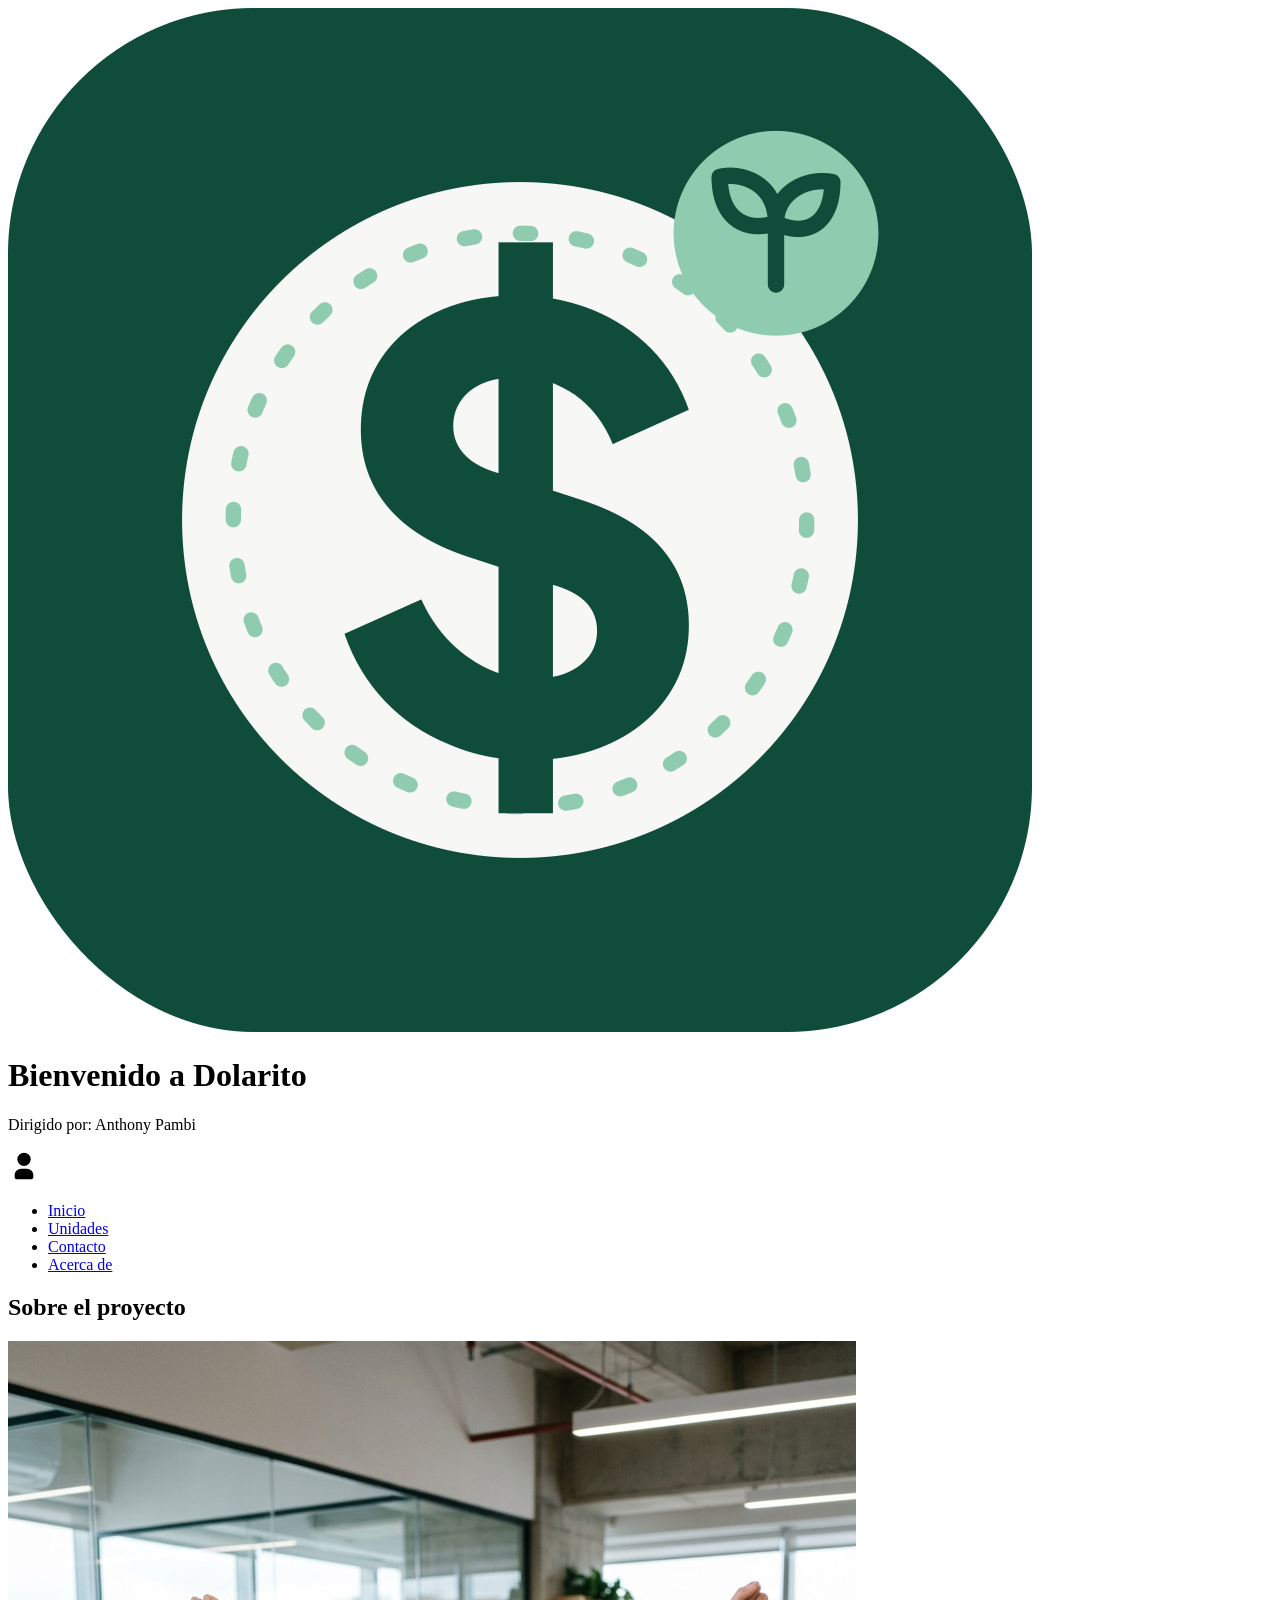
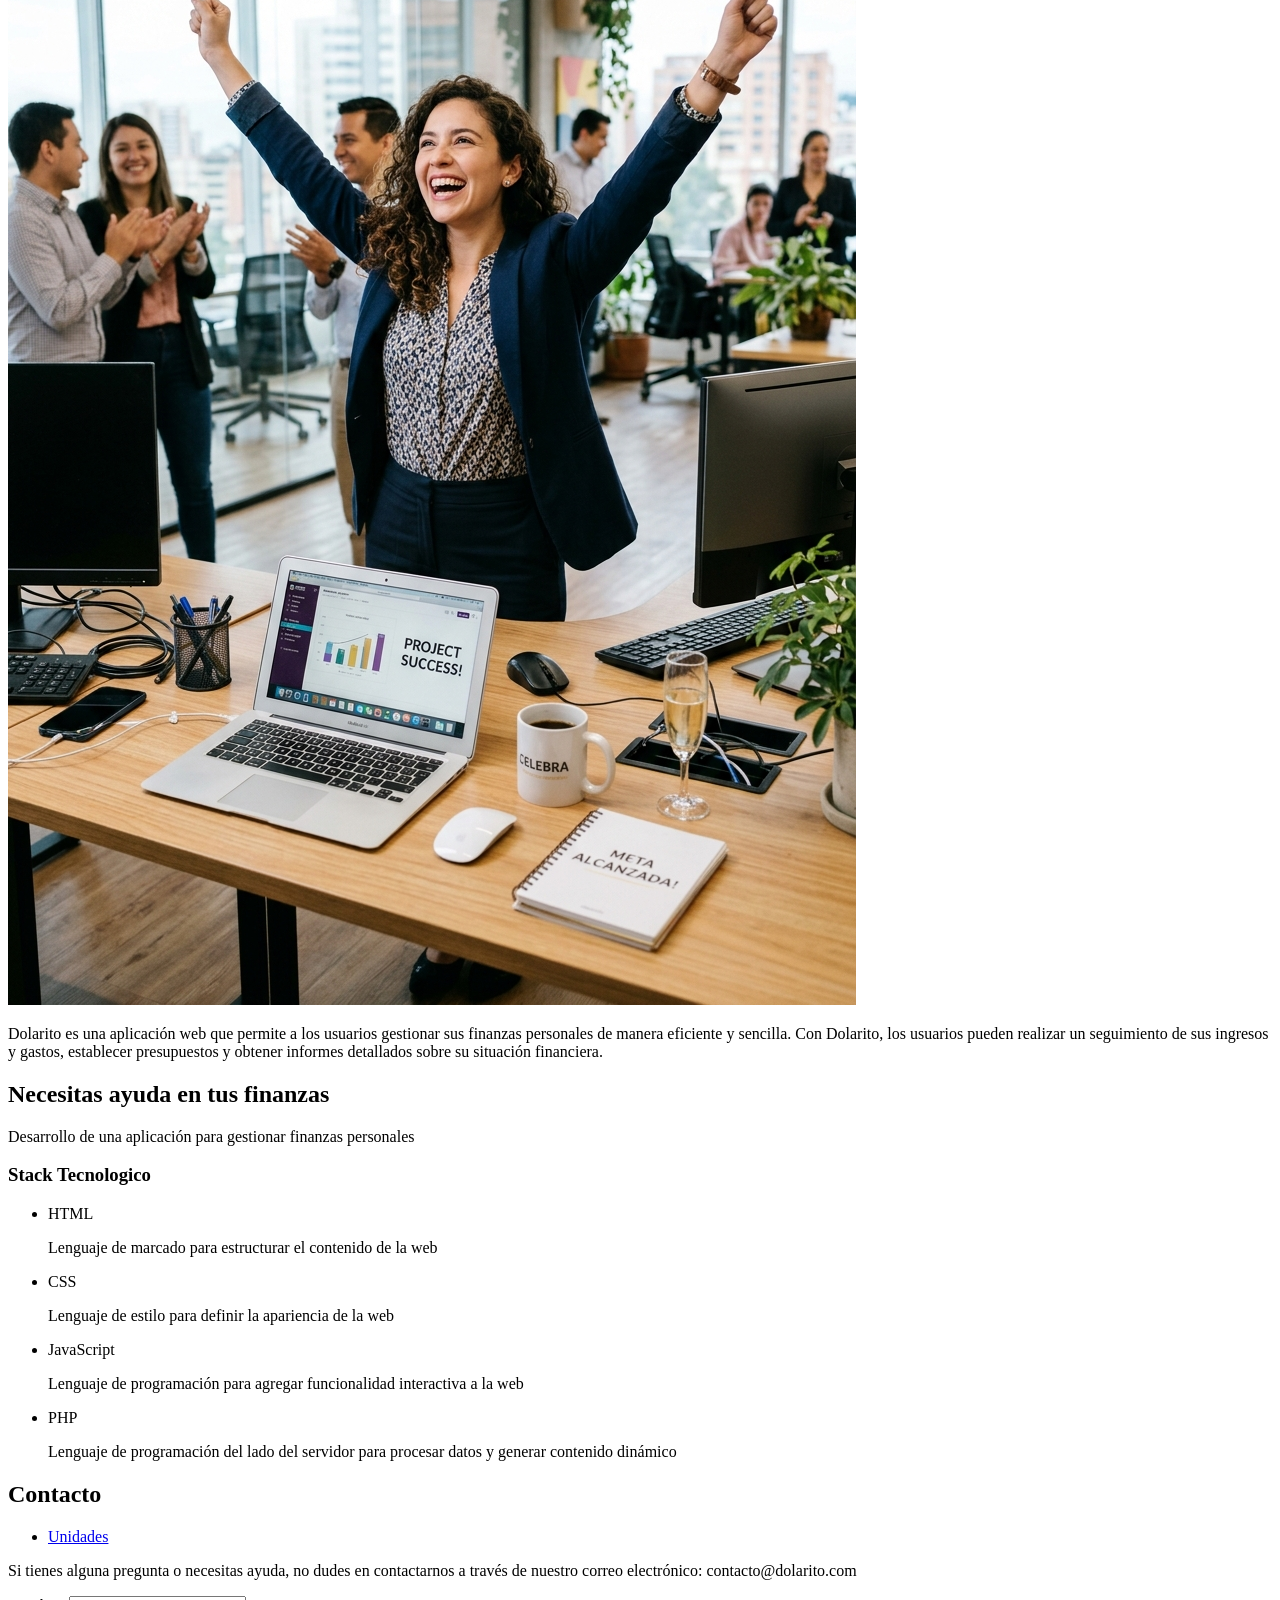
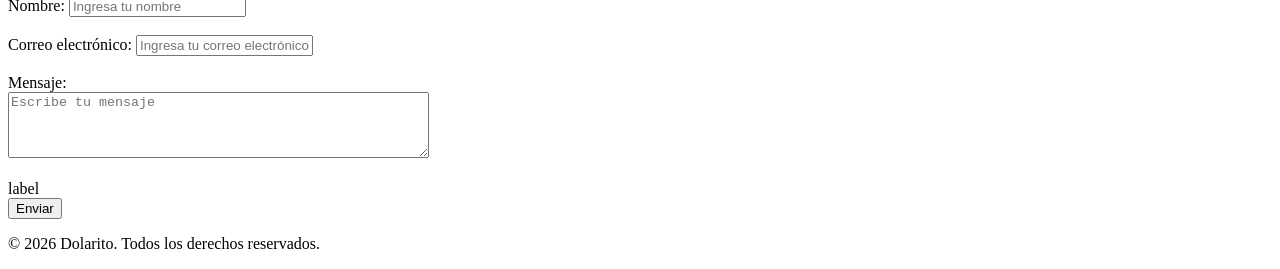
==== index.html @ ec0e2e62 "Subiendo Archivos de Proyectos" ====
<!DOCTYPE html>
<html lang="en"> <!-- lo que esta en azul puede ser un atributo -->
<!-- Esto es un comentario -->

<head>
    <meta charset="UTF-8"> <!-- ESto es el encoding -->
    <meta name="viewport" content="width=device-width, initial-scale=1.0">
    <title>Dolarito</title>
</head>

<body>
    <img src="imagenes/dolarito-icono-1024.png" alt="Icono de Dolarito">
    <header>
        <h1>Bienvenido a Dolarito</h1>
    </header>
    <section>
        <p>Dirigido por: Anthony Pambi</p>
    </section>
    
    <!--
    version: "2.39"
    unicode: "fd19"
    -->
    <svg xmlns="http://www.w3.org/2000/svg" width="32" height="32" viewBox="0 0 24 24" fill="currentColor">
        <path d="M12 2a5 5 0 1 1 -5 5l.005 -.217a5 5 0 0 1 4.995 -4.783z" />
        <path d="M14 14a5 5 0 0 1 5 5v1a2 2 0 0 1 -2 2h-10a2 2 0 0 1 -2 -2v-1a5 5 0 0 1 5 -5h4z" />
        
    </svg>
    <nav>
        <ul>
            <li><a href="index.html">Inicio</a></li>
            <li><a href="unidades.html">Unidades</a></li>
            <li><a href="contacto.html">Contacto</a></li>
            <li><a href="acerca.html">Acerca de</a></li>
        </ul>
  
    <h2>Sobre el proyecto</h2>
    <img src="imagenes/Gemini_Generated_Image_ey1bgjey1bgjey1b.jpg">
    <p>Dolarito es una aplicación web que permite a los usuarios gestionar sus finanzas personales de manera eficiente y
        sencilla. Con Dolarito, los usuarios pueden realizar un seguimiento de sus ingresos y gastos, establecer
        presupuestos y obtener informes detallados sobre su situación financiera.</p>
    <h2>Necesitas ayuda en tus finanzas</h2>
    <p>Desarrollo de una aplicación para gestionar finanzas personales</p>
    <h3>Stack Tecnologico</h3>
    <p></p>
    <ul>
        <li>HTML</li>
        <p>Lenguaje de marcado para estructurar el contenido de la web</p>
        <li>CSS</li>
        <p>Lenguaje de estilo para definir la apariencia de la web</p>
        <li>JavaScript</li>
        <p>Lenguaje de programación para agregar funcionalidad interactiva a la web</p>
        <li>PHP</li>
        <p>Lenguaje de programación del lado del servidor para procesar datos y generar contenido dinámico</p>
    </ul>
    <section>
        <h2>Contacto</h2>
        <nav>
            <ul>
                <li><a href="unidades.html">Unidades</a></li>
            </ul>
        </nav>
        
        <p>Si tienes alguna pregunta o necesitas ayuda, no dudes en contactarnos a través de nuestro correo electrónico:
            contacto@dolarito.com</p>
    </section>
    <form action="procesar_formulario.php" method="post">
        <label for="nombre">Nombre:</label>
        <input type="text" placeholder="Ingresa tu nombre" id="nombre" name="nombre" required><br><br>

        <label for="email">Correo electrónico:</label>
        <input type="email" placeholder="Ingresa tu correo electrónico" id="email" name="email" required><br><br>

        <label for="mensaje">Mensaje:</label><br>
        <textarea placeholder="Escribe tu mensaje" id="mensaje" name="mensaje" rows="4" cols="50" required></textarea><br><br>

        <div>
            label 
        </div>
        <input type="submit" value="Enviar">
    </form>
    </section>
    <footer>
        <p>© 2026 Dolarito. Todos los derechos reservados.</p>
    </footer>
</body>

</html>
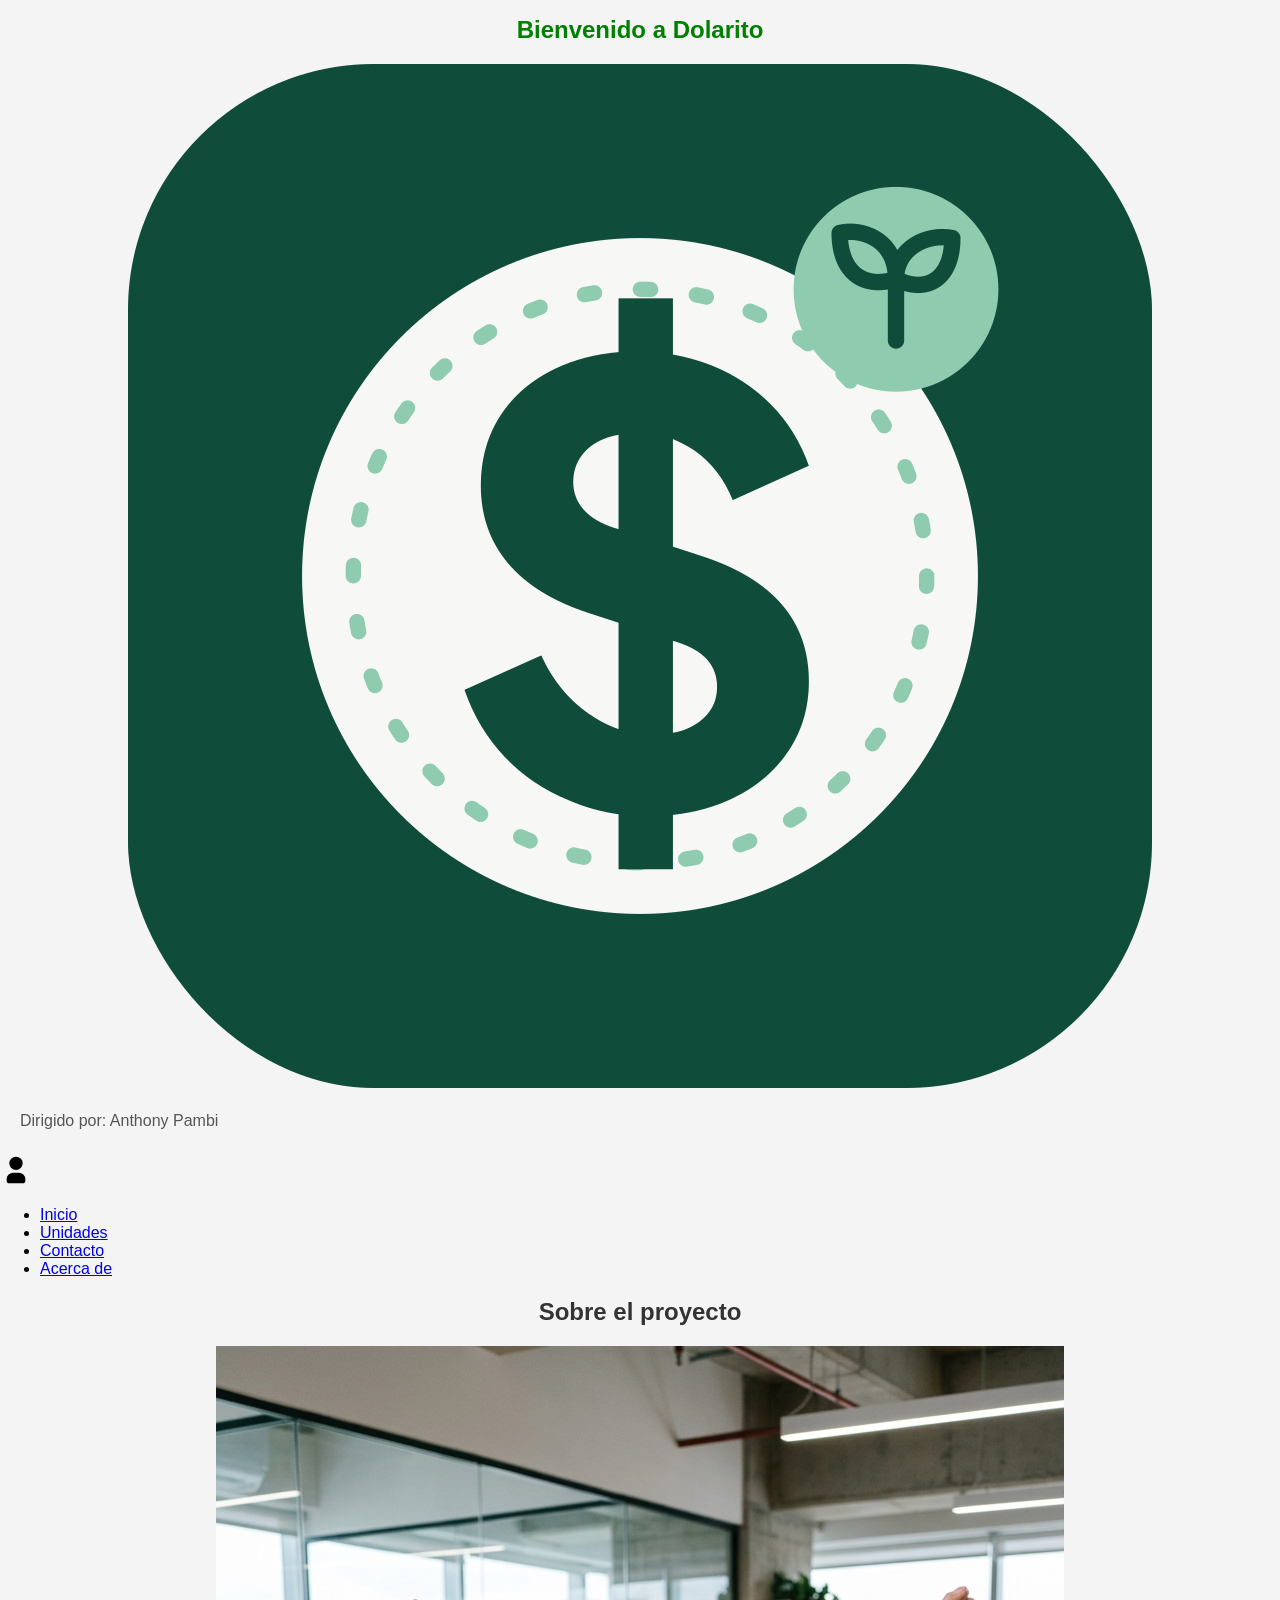
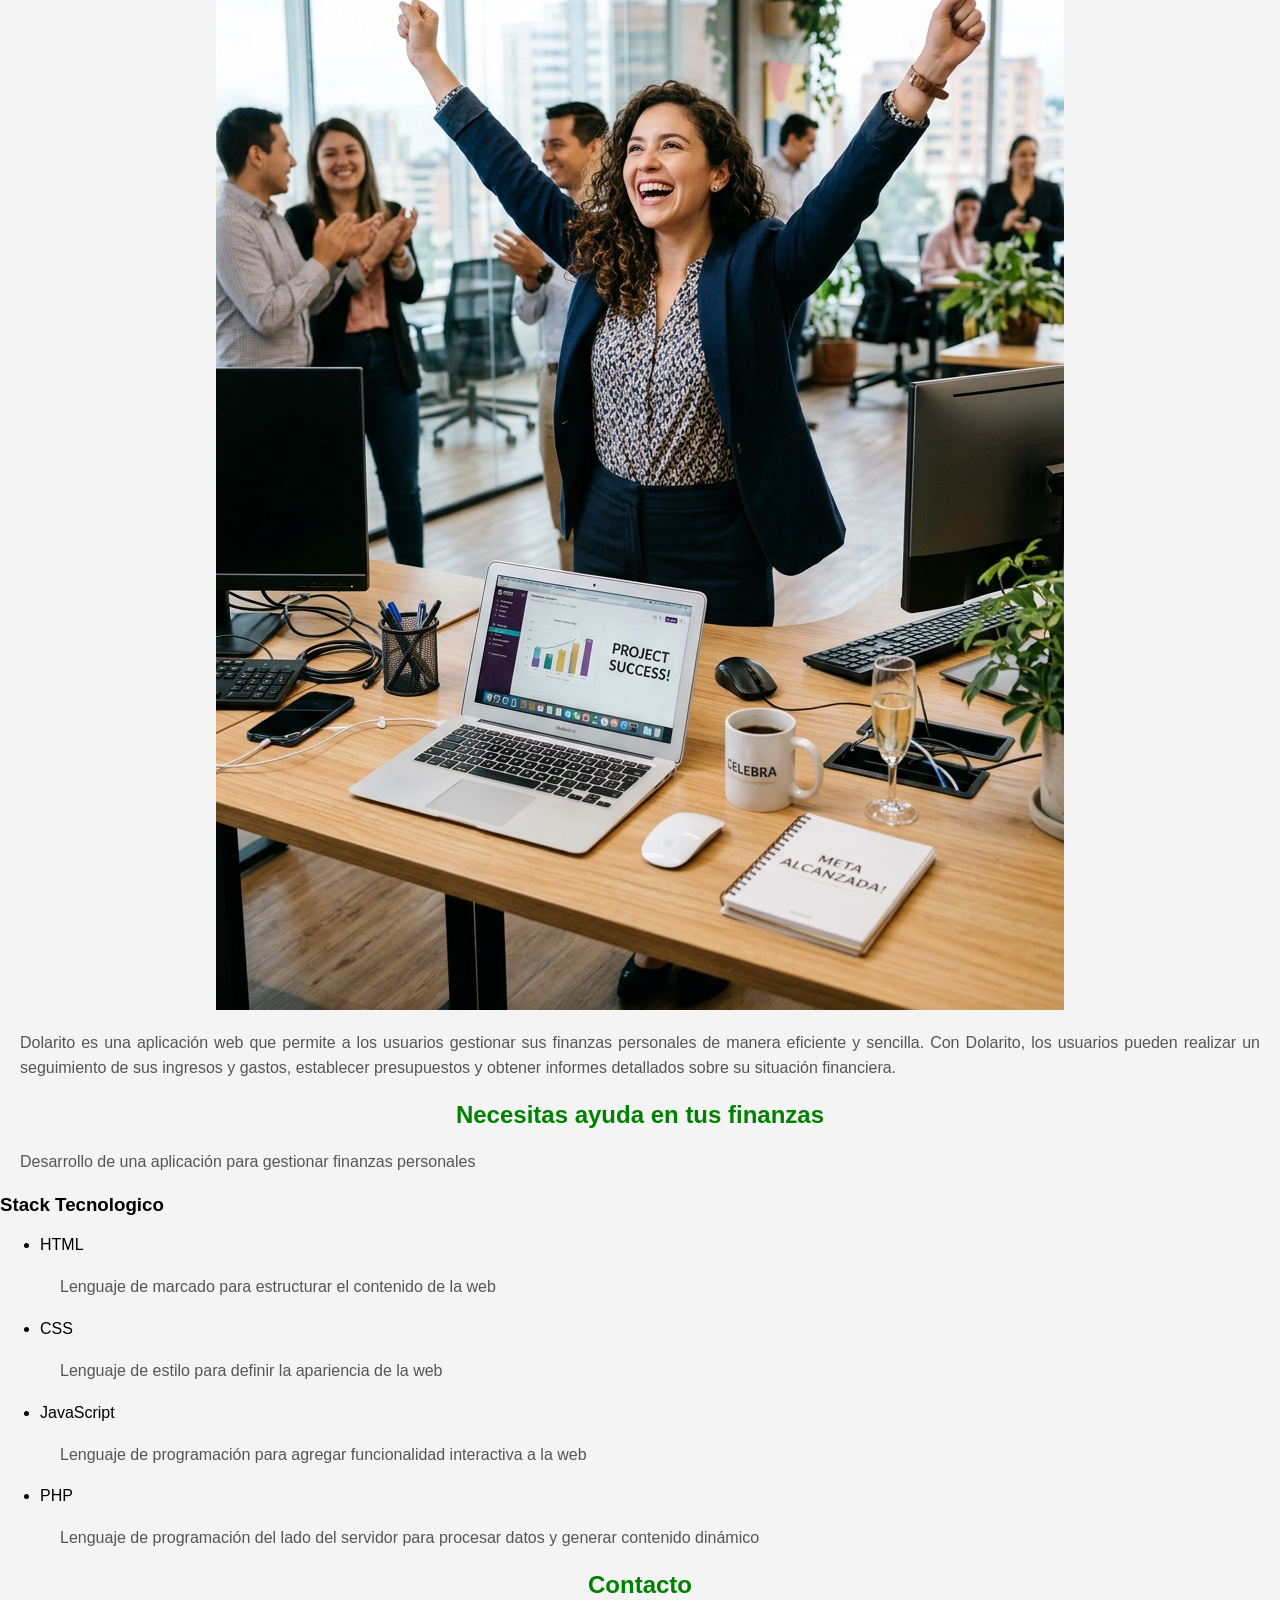
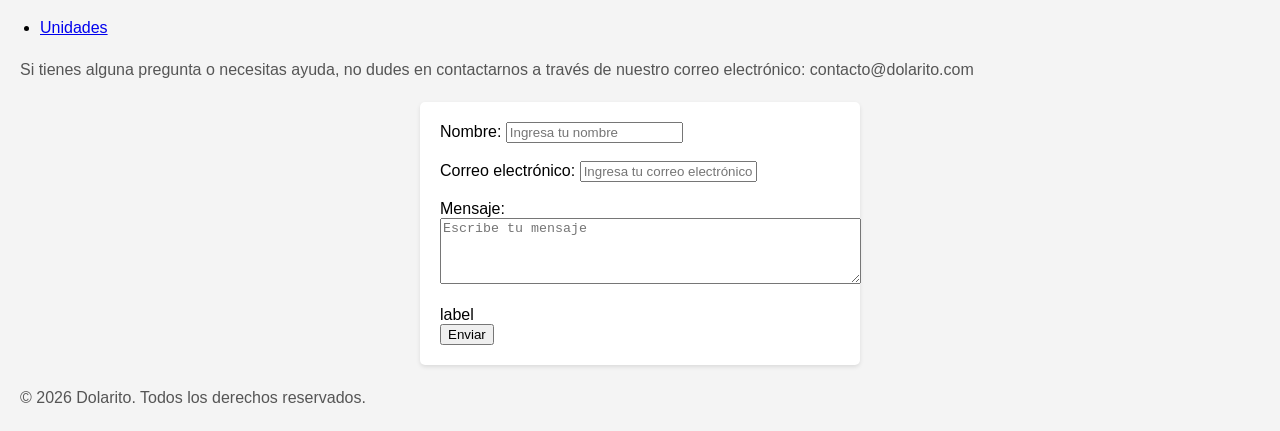
==== commit 22b05eb8: "Css y selectores" ====
--- a/index.html
+++ b/index.html
@@ -6,13 +6,16 @@
     <meta charset="UTF-8"> <!-- ESto es el encoding -->
     <meta name="viewport" content="width=device-width, initial-scale=1.0">
     <title>Dolarito</title>
+    <link rel="stylesheet" href="css/styles.css">
+
 </head>
 
 <body>
+    <header>
+        <h1 class="titulo">Bienvenido a Dolarito</h1>
+    </header>
     <img src="imagenes/dolarito-icono-1024.png" alt="Icono de Dolarito">
-    <header>
-        <h1>Bienvenido a Dolarito</h1>
-    </header>
+    
     <section>
         <p>Dirigido por: Anthony Pambi</p>
     </section>
@@ -34,7 +37,7 @@
             <li><a href="acerca.html">Acerca de</a></li>
         </ul>
   
-    <h2>Sobre el proyecto</h2>
+    <h2 class="titulo">Sobre el proyecto</h2>
     <img src="imagenes/Gemini_Generated_Image_ey1bgjey1bgjey1b.jpg">
     <p>Dolarito es una aplicación web que permite a los usuarios gestionar sus finanzas personales de manera eficiente y
         sencilla. Con Dolarito, los usuarios pueden realizar un seguimiento de sus ingresos y gastos, establecer
--- a/css/styles.css
+++ b/css/styles.css
@@ -0,0 +1,47 @@
+html {
+    font-family: 'Lucida Sans', 'Lucida Sans Regular', 'Lucida Grande', 'Lucida Sans Unicode', Geneva, Verdana, sans-serif;
+}
+body {
+    margin: 0;
+    padding: 0;
+    background-color: #f4f4f4;
+    font-size: 16px;
+
+}
+
+h2.titulo {
+    color: #333;
+    text-align: center;
+    margin-top: 20px;
+}
+h2 {
+    color: green;
+    text-align: center;
+    margin-top: 20px;
+}
+img {
+    display: block;
+    margin: 20px auto;
+    max-width: 100%;
+    height: auto;
+}
+p {
+    text-align: justify;
+    color: #555;
+    line-height: 1.6;
+    margin: 20px;
+}
+.titulo {
+    font-size: 24px;
+    font-weight: bold;
+    color: green;
+    text-align: center; 
+}
+form{
+    max-width: 400px;
+    margin: 20px auto;
+    padding: 20px;
+    background-color: #fff;
+    border-radius: 5px;
+    box-shadow: 0 2px 4px rgba(0, 0, 0, 0.1);
+}
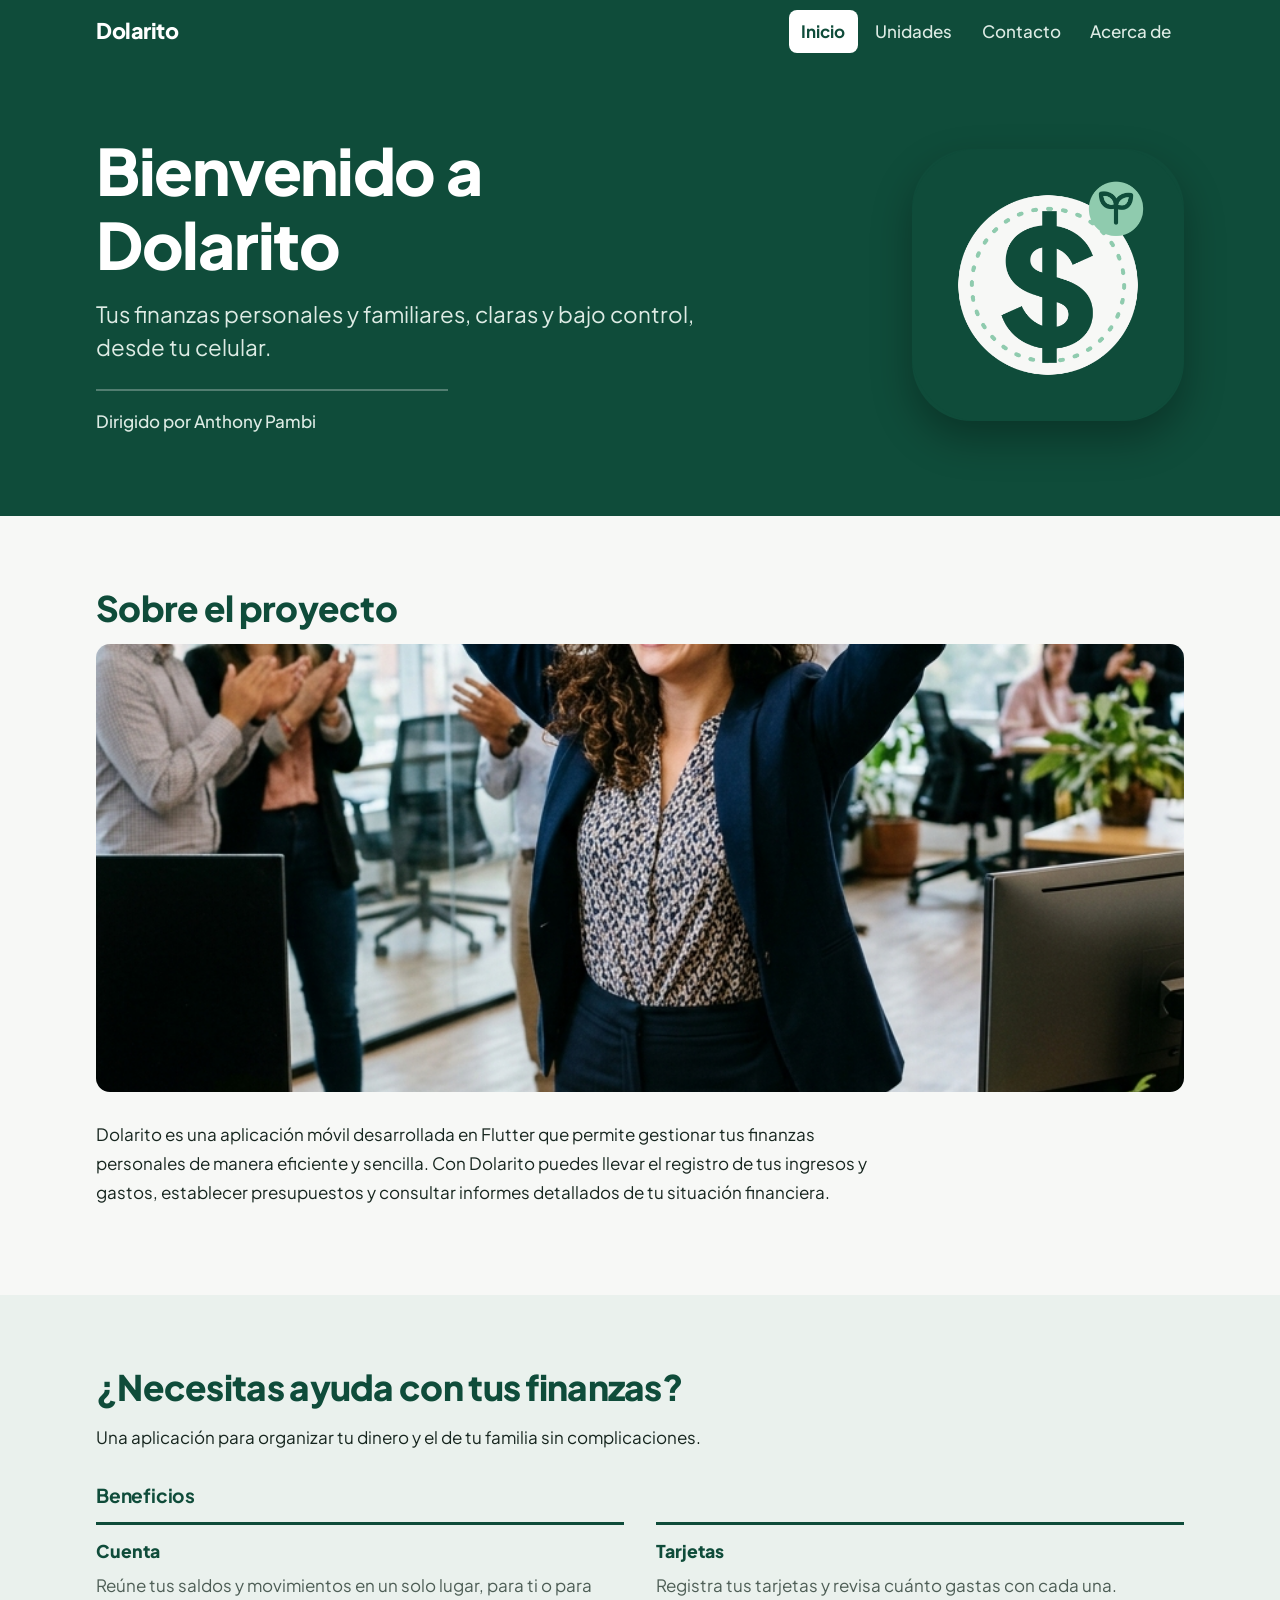
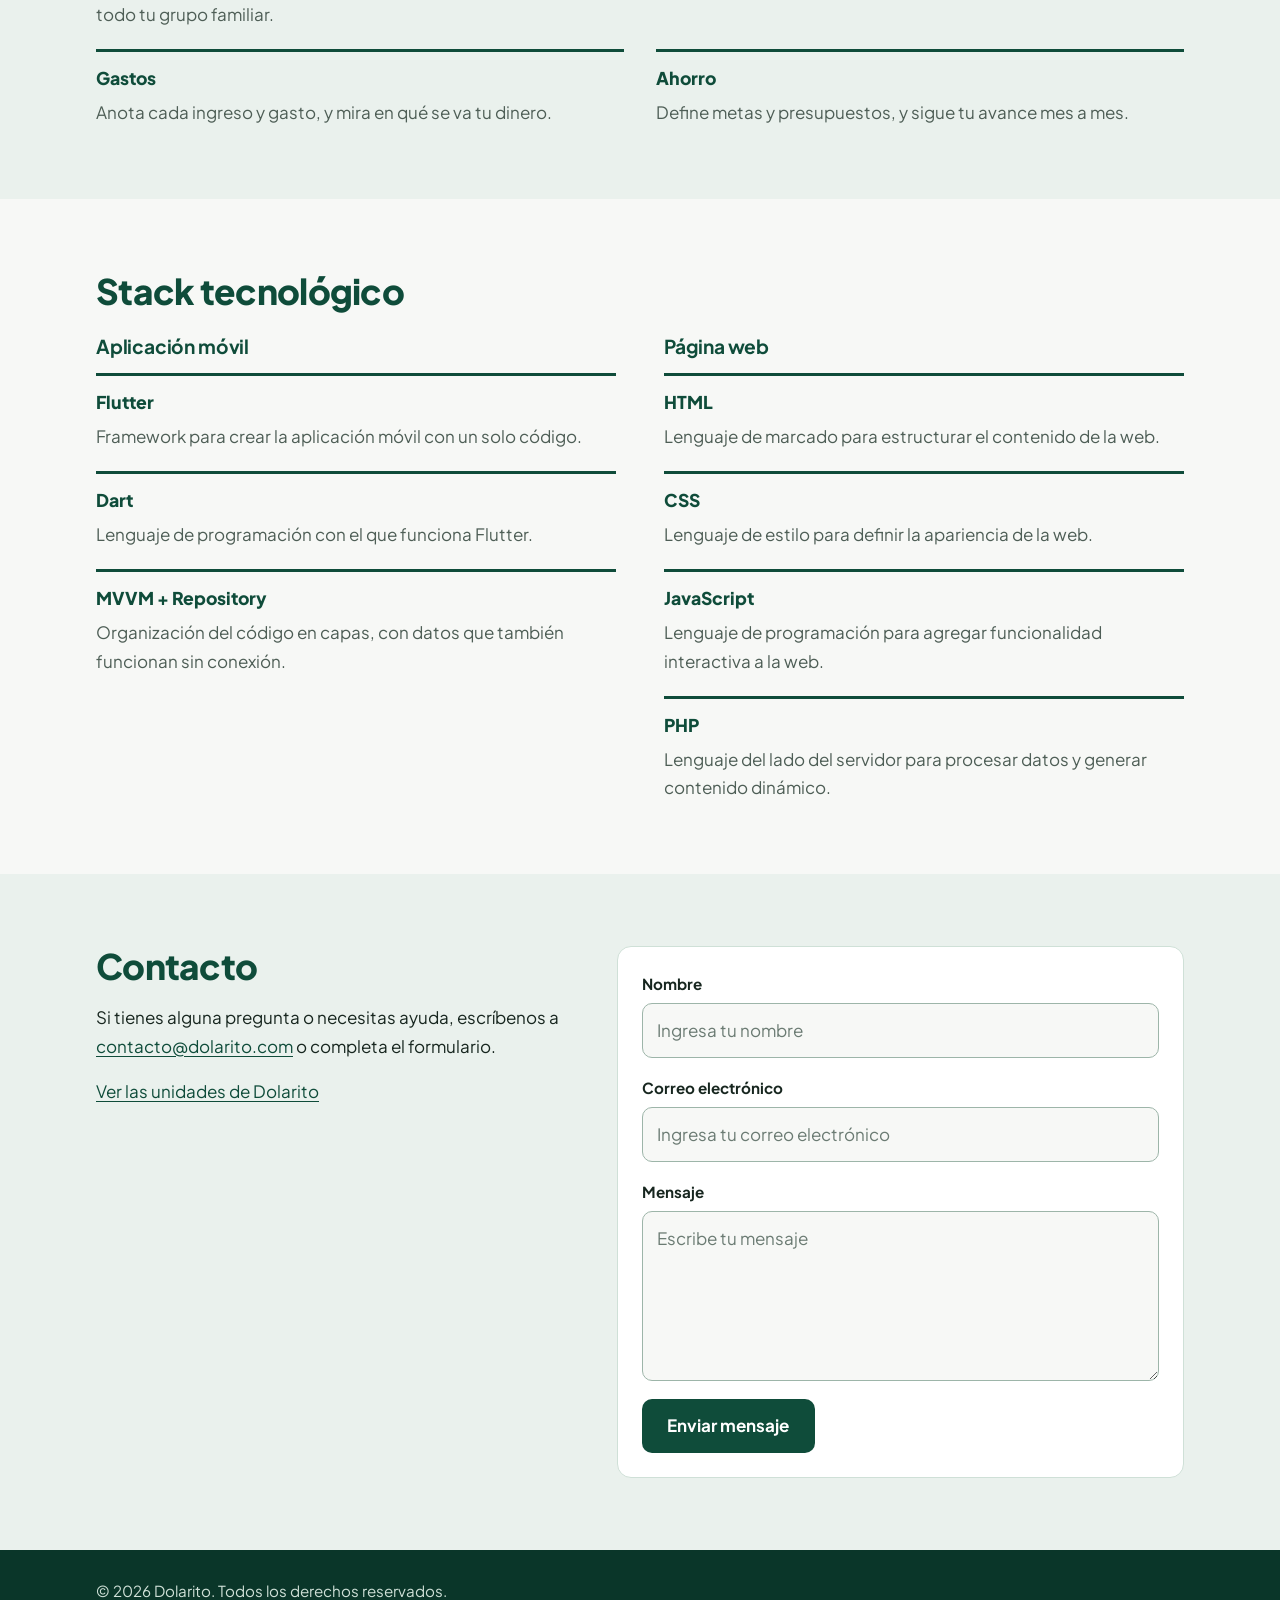
==== commit 27972325: "Actualización" ====
--- a/index.html
+++ b/index.html
@@ -1,90 +1,171 @@
 <!DOCTYPE html>
-<html lang="en"> <!-- lo que esta en azul puede ser un atributo -->
-<!-- Esto es un comentario -->
+<html lang="es">
 
 <head>
-    <meta charset="UTF-8"> <!-- ESto es el encoding -->
+    <meta charset="UTF-8">
     <meta name="viewport" content="width=device-width, initial-scale=1.0">
-    <title>Dolarito</title>
+    <title>Dolarito | Controla tus finanzas personales y familiares</title>
+    <meta name="description" content="Dolarito es una aplicación móvil hecha en Flutter para controlar tus ingresos, gastos, tarjetas y ahorros en un solo lugar.">
+    <meta name="theme-color" content="#0F4C3A">
+    <link rel="icon" type="image/png" href="imagenes/dolarito-icono-1024.png">
+
+    <link rel="preconnect" href="https://fonts.googleapis.com">
+    <link rel="preconnect" href="https://fonts.gstatic.com" crossorigin>
+    <link href="https://fonts.googleapis.com/css2?family=Plus+Jakarta+Sans:wght@400;500;700;800&display=swap" rel="stylesheet">
     <link rel="stylesheet" href="css/styles.css">
-
 </head>
 
 <body>
-    <header>
-        <h1 class="titulo">Bienvenido a Dolarito</h1>
+    <a class="salto" href="#contenido">Saltar al contenido</a>
+
+    <header class="cabecera">
+        <div class="contenedor cabecera__interior">
+            <a class="marca" href="index.html">Dolarito</a>
+            <nav aria-label="Principal">
+                <ul class="menu">
+                    <li><a href="index.html" aria-current="page">Inicio</a></li>
+                    <li><a href="unidades.html">Unidades</a></li>
+                    <li><a href="#contacto">Contacto</a></li>
+                    <li><a href="acerca.html">Acerca de</a></li>
+                </ul>
+            </nav>
+        </div>
     </header>
-    <img src="imagenes/dolarito-icono-1024.png" alt="Icono de Dolarito">
-    
-    <section>
-        <p>Dirigido por: Anthony Pambi</p>
-    </section>
-    
-    <!--
-    version: "2.39"
-    unicode: "fd19"
-    -->
-    <svg xmlns="http://www.w3.org/2000/svg" width="32" height="32" viewBox="0 0 24 24" fill="currentColor">
-        <path d="M12 2a5 5 0 1 1 -5 5l.005 -.217a5 5 0 0 1 4.995 -4.783z" />
-        <path d="M14 14a5 5 0 0 1 5 5v1a2 2 0 0 1 -2 2h-10a2 2 0 0 1 -2 -2v-1a5 5 0 0 1 5 -5h4z" />
-        
-    </svg>
-    <nav>
-        <ul>
-            <li><a href="index.html">Inicio</a></li>
-            <li><a href="unidades.html">Unidades</a></li>
-            <li><a href="contacto.html">Contacto</a></li>
-            <li><a href="acerca.html">Acerca de</a></li>
-        </ul>
-  
-    <h2 class="titulo">Sobre el proyecto</h2>
-    <img src="imagenes/Gemini_Generated_Image_ey1bgjey1bgjey1b.jpg">
-    <p>Dolarito es una aplicación web que permite a los usuarios gestionar sus finanzas personales de manera eficiente y
-        sencilla. Con Dolarito, los usuarios pueden realizar un seguimiento de sus ingresos y gastos, establecer
-        presupuestos y obtener informes detallados sobre su situación financiera.</p>
-    <h2>Necesitas ayuda en tus finanzas</h2>
-    <p>Desarrollo de una aplicación para gestionar finanzas personales</p>
-    <h3>Stack Tecnologico</h3>
-    <p></p>
-    <ul>
-        <li>HTML</li>
-        <p>Lenguaje de marcado para estructurar el contenido de la web</p>
-        <li>CSS</li>
-        <p>Lenguaje de estilo para definir la apariencia de la web</p>
-        <li>JavaScript</li>
-        <p>Lenguaje de programación para agregar funcionalidad interactiva a la web</p>
-        <li>PHP</li>
-        <p>Lenguaje de programación del lado del servidor para procesar datos y generar contenido dinámico</p>
-    </ul>
-    <section>
-        <h2>Contacto</h2>
-        <nav>
-            <ul>
-                <li><a href="unidades.html">Unidades</a></li>
-            </ul>
-        </nav>
-        
-        <p>Si tienes alguna pregunta o necesitas ayuda, no dudes en contactarnos a través de nuestro correo electrónico:
-            contacto@dolarito.com</p>
-    </section>
-    <form action="procesar_formulario.php" method="post">
-        <label for="nombre">Nombre:</label>
-        <input type="text" placeholder="Ingresa tu nombre" id="nombre" name="nombre" required><br><br>
 
-        <label for="email">Correo electrónico:</label>
-        <input type="email" placeholder="Ingresa tu correo electrónico" id="email" name="email" required><br><br>
+    <main id="contenido">
 
-        <label for="mensaje">Mensaje:</label><br>
-        <textarea placeholder="Escribe tu mensaje" id="mensaje" name="mensaje" rows="4" cols="50" required></textarea><br><br>
+        <section class="portada" aria-labelledby="titulo-portada">
+            <div class="contenedor portada__interior">
+                <div class="portada__texto">
+                    <h1 class="titulo" id="titulo-portada">Bienvenido a Dolarito</h1>
+                    <p class="portada__lema">Tus finanzas personales y familiares, claras y bajo control, desde tu celular.</p>
+                    <p class="autor">Dirigido por Anthony Pambi</p>
+                </div>
+                <img class="portada__icono" src="imagenes/dolarito-icono-1024.png" alt="Icono de Dolarito" width="1024" height="1024">
+            </div>
+        </section>
 
-        <div>
-            label 
+        <section class="seccion" id="proyecto" aria-labelledby="titulo-proyecto">
+            <div class="contenedor">
+                <h2 class="titulo" id="titulo-proyecto">Sobre el proyecto</h2>
+                <figure class="figura">
+                    <img src="imagenes/Gemini_Generated_Image_ey1bgjey1bgjey1b.jpg" alt="Imagen de la aplicación Dolarito" loading="lazy">
+                </figure>
+                <p>Dolarito es una aplicación móvil desarrollada en Flutter que permite gestionar tus finanzas personales de manera eficiente y sencilla. Con Dolarito puedes llevar el registro de tus ingresos y gastos, establecer presupuestos y consultar informes detallados de tu situación financiera.</p>
+            </div>
+        </section>
+
+        <section class="seccion seccion--suave" id="beneficios" aria-labelledby="titulo-ayuda">
+            <div class="contenedor">
+                <h2 class="titulo" id="titulo-ayuda">¿Necesitas ayuda con tus finanzas?</h2>
+                <p>Una aplicación para organizar tu dinero y el de tu familia sin complicaciones.</p>
+
+                <h3>Beneficios</h3>
+                <dl class="lista-datos lista-datos--dos">
+                    <div>
+                        <dt>Cuenta</dt>
+                        <dd>Reúne tus saldos y movimientos en un solo lugar, para ti o para todo tu grupo familiar.</dd>
+                    </div>
+                    <div>
+                        <dt>Tarjetas</dt>
+                        <dd>Registra tus tarjetas y revisa cuánto gastas con cada una.</dd>
+                    </div>
+                    <div>
+                        <dt>Gastos</dt>
+                        <dd>Anota cada ingreso y gasto, y mira en qué se va tu dinero.</dd>
+                    </div>
+                    <div>
+                        <dt>Ahorro</dt>
+                        <dd>Define metas y presupuestos, y sigue tu avance mes a mes.</dd>
+                    </div>
+                </dl>
+            </div>
+        </section>
+
+        <section class="seccion" id="tecnologia" aria-labelledby="titulo-stack">
+            <div class="contenedor">
+                <h2 class="titulo" id="titulo-stack">Stack tecnológico</h2>
+
+                <div class="dos-columnas">
+                    <div>
+                        <h3>Aplicación móvil</h3>
+                        <dl class="lista-datos">
+                            <div>
+                                <dt>Flutter</dt>
+                                <dd>Framework para crear la aplicación móvil con un solo código.</dd>
+                            </div>
+                            <div>
+                                <dt>Dart</dt>
+                                <dd>Lenguaje de programación con el que funciona Flutter.</dd>
+                            </div>
+                            <div>
+                                <dt>MVVM + Repository</dt>
+                                <dd>Organización del código en capas, con datos que también funcionan sin conexión.</dd>
+                            </div>
+                        </dl>
+                    </div>
+                    <div>
+                        <h3>Página web</h3>
+                        <dl class="lista-datos">
+                            <div>
+                                <dt>HTML</dt>
+                                <dd>Lenguaje de marcado para estructurar el contenido de la web.</dd>
+                            </div>
+                            <div>
+                                <dt>CSS</dt>
+                                <dd>Lenguaje de estilo para definir la apariencia de la web.</dd>
+                            </div>
+                            <div>
+                                <dt>JavaScript</dt>
+                                <dd>Lenguaje de programación para agregar funcionalidad interactiva a la web.</dd>
+                            </div>
+                            <div>
+                                <dt>PHP</dt>
+                                <dd>Lenguaje del lado del servidor para procesar datos y generar contenido dinámico.</dd>
+                            </div>
+                        </dl>
+                    </div>
+                </div>
+            </div>
+        </section>
+
+        <section class="seccion seccion--suave" id="contacto" aria-labelledby="titulo-contacto">
+            <div class="contenedor contacto">
+                <div>
+                    <h2 class="titulo" id="titulo-contacto">Contacto</h2>
+                    <p>Si tienes alguna pregunta o necesitas ayuda, escríbenos a
+                        <a href="mailto:contacto@dolarito.com">contacto@dolarito.com</a>
+                        o completa el formulario.</p>
+                    <p><a href="unidades.html">Ver las unidades de Dolarito</a></p>
+                </div>
+
+                <form action="procesar_formulario.php" method="post">
+                    <div class="campo">
+                        <label for="nombre">Nombre</label>
+                        <input type="text" id="nombre" name="nombre" placeholder="Ingresa tu nombre" autocomplete="name" required>
+                    </div>
+
+                    <div class="campo">
+                        <label for="email">Correo electrónico</label>
+                        <input type="email" id="email" name="email" placeholder="Ingresa tu correo electrónico" autocomplete="email" required>
+                    </div>
+
+                    <div class="campo">
+                        <label for="mensaje">Mensaje</label>
+                        <textarea id="mensaje" name="mensaje" placeholder="Escribe tu mensaje" rows="5" required></textarea>
+                    </div>
+
+                    <button class="boton" type="submit">Enviar mensaje</button>
+                </form>
+            </div>
+        </section>
+
+    </main>
+
+    <footer class="pie">
+        <div class="contenedor">
+            <p>© 2026 Dolarito. Todos los derechos reservados.</p>
         </div>
-        <input type="submit" value="Enviar">
-    </form>
-    </section>
-    <footer>
-        <p>© 2026 Dolarito. Todos los derechos reservados.</p>
     </footer>
 </body>
 
--- a/css/styles.css
+++ b/css/styles.css
@@ -1,47 +1,393 @@
+/* ============================================================
+   Dolarito · hoja de estilos
+   Paleta: verde #0F4C3A · fondo #F7F8F6 · tipografía Plus Jakarta Sans
+   ============================================================ */
+
+:root {
+    --verde: #0F4C3A;
+    --verde-hondo: #0A3629;
+    --fondo: #F7F8F6;
+    --suave: #EAF1ED;
+    --menta: #CFE0D7;
+    --tinta: #17261F;
+    --apagado: #4E5E56;
+    --blanco: #FFFFFF;
+
+    --fuente: "Plus Jakarta Sans", system-ui, -apple-system, "Segoe UI", Roboto, sans-serif;
+    --ancho: 68rem;
+    --radio: 14px;
+}
+
+/* ---------- Base ---------- */
+*,
+*::before,
+*::after {
+    box-sizing: border-box;
+}
+
 html {
-    font-family: 'Lucida Sans', 'Lucida Sans Regular', 'Lucida Grande', 'Lucida Sans Unicode', Geneva, Verdana, sans-serif;
-}
+    scroll-padding-top: 5rem;
+}
+
+@media (prefers-reduced-motion: no-preference) {
+    html {
+        scroll-behavior: smooth;
+    }
+}
+
 body {
     margin: 0;
-    padding: 0;
-    background-color: #f4f4f4;
-    font-size: 16px;
-
-}
-
-h2.titulo {
-    color: #333;
-    text-align: center;
-    margin-top: 20px;
-}
-h2 {
-    color: green;
-    text-align: center;
-    margin-top: 20px;
-}
+    font-family: var(--fuente);
+    font-size: 1.0625rem;
+    line-height: 1.7;
+    color: var(--tinta);
+    background: var(--fondo);
+}
+
 img {
     display: block;
-    margin: 20px auto;
     max-width: 100%;
     height: auto;
 }
+
 p {
-    text-align: justify;
-    color: #555;
-    line-height: 1.6;
-    margin: 20px;
-}
-.titulo {
-    font-size: 24px;
-    font-weight: bold;
-    color: green;
-    text-align: center; 
-}
-form{
-    max-width: 400px;
-    margin: 20px auto;
-    padding: 20px;
-    background-color: #fff;
-    border-radius: 5px;
-    box-shadow: 0 2px 4px rgba(0, 0, 0, 0.1);
+    margin: 0 0 1rem;
+    max-width: 65ch;
+}
+
+a {
+    color: var(--verde);
+    text-underline-offset: 3px;
+}
+
+a:hover {
+    color: var(--verde-hondo);
+}
+
+:focus-visible {
+    outline: 3px solid var(--verde);
+    outline-offset: 3px;
+}
+
+.contenedor {
+    width: min(100% - 2.5rem, var(--ancho));
+    margin-inline: auto;
+}
+
+/* ---------- Títulos ---------- */
+h1,
+h2,
+h3 {
+    margin: 0 0 1rem;
+    line-height: 1.15;
+    letter-spacing: -0.02em;
+    color: var(--verde);
+}
+
+h1 {
+    font-size: clamp(2.4rem, 6.5vw, 4rem);
+    font-weight: 800;
+}
+
+h2 {
+    font-size: clamp(1.6rem, 3.6vw, 2.2rem);
+    font-weight: 800;
+}
+
+h3 {
+    margin-top: 2rem;
+    font-size: 1.2rem;
+    font-weight: 700;
+    letter-spacing: -0.01em;
+}
+
+/* ---------- Accesibilidad: salto al contenido ---------- */
+.salto {
+    position: absolute;
+    left: 1rem;
+    top: -4rem;
+    padding: 0.6rem 1rem;
+    background: var(--blanco);
+    color: var(--verde);
+    font-weight: 700;
+    border-radius: 8px;
+    z-index: 20;
+}
+
+.salto:focus {
+    top: 1rem;
+}
+
+/* ---------- Cabecera y menú ---------- */
+.cabecera {
+    position: sticky;
+    top: 0;
+    z-index: 10;
+    background: var(--verde);
+}
+
+.cabecera__interior {
+    display: flex;
+    flex-wrap: wrap;
+    align-items: center;
+    justify-content: space-between;
+    gap: 0.25rem 1.5rem;
+    padding-block: 0.6rem;
+}
+
+.marca {
+    color: var(--blanco);
+    font-size: 1.35rem;
+    font-weight: 800;
+    letter-spacing: -0.02em;
+    text-decoration: none;
+}
+
+.menu {
+    display: flex;
+    flex-wrap: wrap;
+    gap: 0.25rem;
+    margin: 0;
+    padding: 0;
+    list-style: none;
+}
+
+.menu a {
+    display: block;
+    padding: 0.45rem 0.8rem;
+    color: #DDEBE4;
+    font-weight: 500;
+    text-decoration: none;
+    border-radius: 8px;
+}
+
+.menu a:hover {
+    color: var(--blanco);
+    background: rgba(255, 255, 255, 0.12);
+}
+
+.menu a[aria-current="page"] {
+    color: var(--verde);
+    background: var(--blanco);
+    font-weight: 700;
+}
+
+.cabecera :focus-visible {
+    outline-color: var(--blanco);
+}
+
+/* ---------- Portada ---------- */
+.portada {
+    background: var(--verde);
+    color: var(--blanco);
+}
+
+.portada__interior {
+    display: grid;
+    gap: 2rem;
+    align-items: center;
+    padding-block: 3rem 3.5rem;
+}
+
+.portada .titulo {
+    color: var(--blanco);
+}
+
+.portada__lema {
+    font-size: clamp(1.1rem, 2.4vw, 1.4rem);
+    line-height: 1.5;
+    color: #DDEBE4;
+}
+
+.autor {
+    margin: 1.5rem 0 0;
+    padding-top: 1rem;
+    border-top: 2px solid rgba(255, 255, 255, 0.28);
+    max-width: 22rem;
+    font-weight: 500;
+    color: #DDEBE4;
+}
+
+.portada__icono {
+    width: min(55%, 15rem);
+    border-radius: 22%;
+    box-shadow: 0 18px 40px rgba(0, 0, 0, 0.3);
+}
+
+/* ---------- Secciones ---------- */
+.seccion {
+    padding-block: 3.5rem;
+}
+
+.seccion--suave {
+    background: var(--suave);
+}
+
+.figura {
+    margin: 0 0 1.75rem;
+}
+
+.figura img {
+    width: 100%;
+    max-height: 28rem;
+    object-fit: cover;
+    border-radius: var(--radio);
+}
+
+/* ---------- Listas de definición (beneficios y stack) ---------- */
+.lista-datos {
+    display: grid;
+    gap: 1.25rem 2rem;
+    margin: 0;
+}
+
+.lista-datos > div {
+    padding-top: 0.75rem;
+    border-top: 3px solid var(--verde);
+}
+
+.lista-datos dt {
+    font-weight: 800;
+    font-size: 1.1rem;
+    color: var(--verde);
+}
+
+.lista-datos dd {
+    margin: 0.25rem 0 0;
+    color: var(--apagado);
+}
+
+.dos-columnas {
+    display: grid;
+    gap: 1rem 3rem;
+}
+
+.dos-columnas h3 {
+    margin-top: 0.5rem;
+}
+
+/* ---------- Contacto y formulario ---------- */
+.contacto {
+    display: grid;
+    gap: 2rem;
+}
+
+form {
+    display: grid;
+    gap: 1.1rem;
+    padding: 1.5rem;
+    background: var(--blanco);
+    border: 1px solid var(--menta);
+    border-radius: var(--radio);
+}
+
+.campo {
+    display: grid;
+    gap: 0.35rem;
+}
+
+label {
+    font-weight: 700;
+    font-size: 0.95rem;
+}
+
+input,
+textarea {
+    width: 100%;
+    padding: 0.75rem 0.9rem;
+    font: inherit;
+    color: var(--tinta);
+    background: var(--fondo);
+    border: 1.5px solid #9DB5A9;
+    border-radius: 10px;
+}
+
+textarea {
+    resize: vertical;
+    min-height: 8rem;
+}
+
+input::placeholder,
+textarea::placeholder {
+    color: #6B7B73;
+}
+
+input:focus-visible,
+textarea:focus-visible {
+    outline: 3px solid var(--verde);
+    outline-offset: 1px;
+    border-color: var(--verde);
+}
+
+.boton {
+    justify-self: start;
+    padding: 0.8rem 1.6rem;
+    font: inherit;
+    font-weight: 700;
+    color: var(--blanco);
+    background: var(--verde);
+    border: 0;
+    border-radius: 10px;
+    cursor: pointer;
+}
+
+.boton:hover {
+    background: var(--verde-hondo);
+}
+
+/* ---------- Pie de página ---------- */
+.pie {
+    padding-block: 1.75rem;
+    color: #CFE0D7;
+    background: var(--verde-hondo);
+    font-size: 0.95rem;
+}
+
+.pie p {
+    margin: 0;
+    max-width: none;
+}
+
+/* ---------- Pantallas pequeñas: menú en una sola fila ---------- */
+@media (max-width: 30rem) {
+    .menu {
+        gap: 0;
+        margin-inline: -0.55rem;
+    }
+
+    .menu a {
+        padding: 0.4rem 0.55rem;
+        font-size: 0.92rem;
+    }
+}
+
+/* ---------- Pantallas medianas y grandes ---------- */
+@media (min-width: 48rem) {
+    .portada__interior {
+        grid-template-columns: 1.4fr 1fr;
+        padding-block: 4.5rem 5rem;
+    }
+
+    .portada__icono {
+        justify-self: end;
+        width: min(100%, 17rem);
+    }
+
+    .lista-datos--dos {
+        grid-template-columns: repeat(2, 1fr);
+    }
+
+    .dos-columnas {
+        grid-template-columns: repeat(2, 1fr);
+    }
+
+    .contacto {
+        grid-template-columns: 1fr 1.2fr;
+        gap: 3rem;
+        align-items: start;
+    }
+
+    .seccion {
+        padding-block: 4.5rem;
+    }
 }
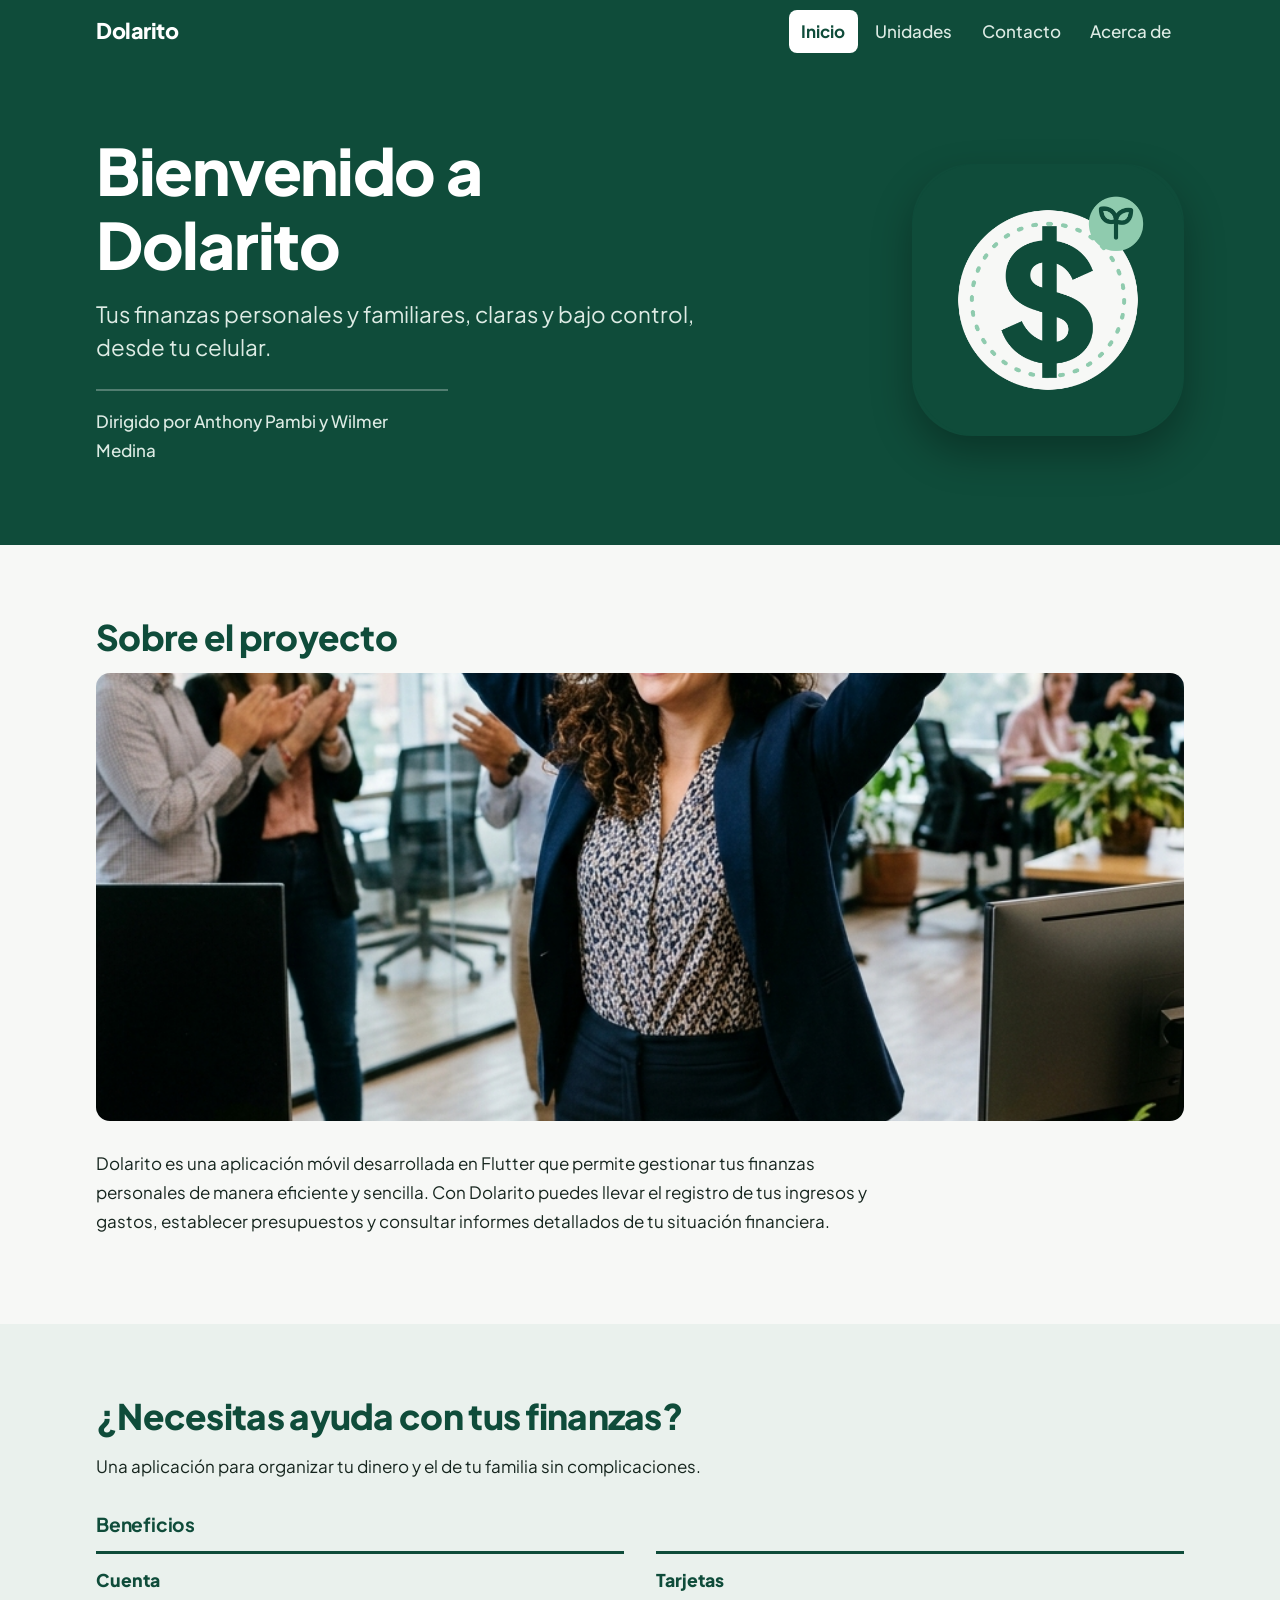
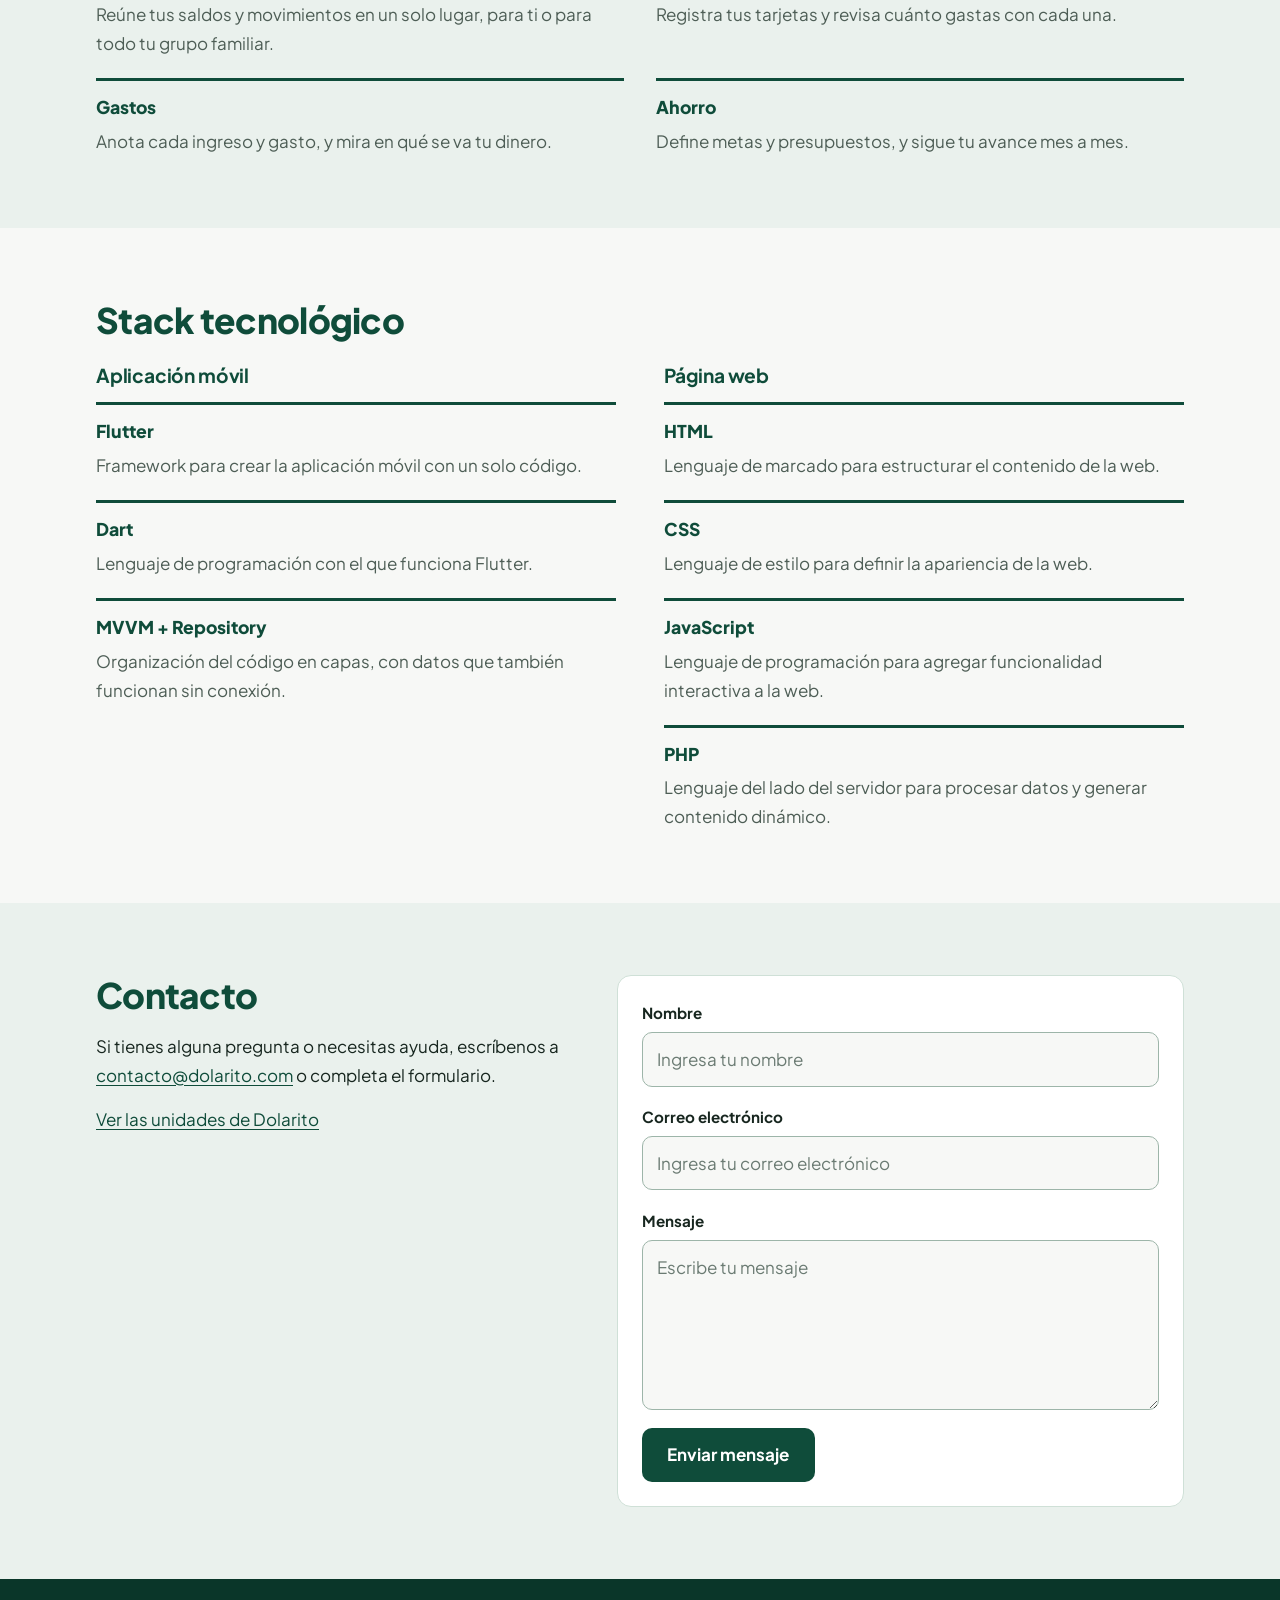
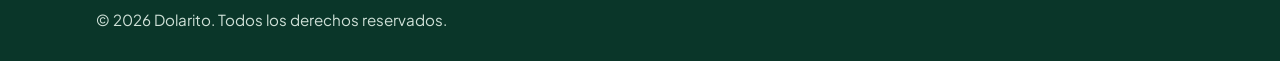
==== commit 9abd7839: "actualización de autores" ====
--- a/index.html
+++ b/index.html
@@ -39,7 +39,7 @@
                 <div class="portada__texto">
                     <h1 class="titulo" id="titulo-portada">Bienvenido a Dolarito</h1>
                     <p class="portada__lema">Tus finanzas personales y familiares, claras y bajo control, desde tu celular.</p>
-                    <p class="autor">Dirigido por Anthony Pambi</p>
+                    <p class="autor">Dirigido por Anthony Pambi y Wilmer Medina</p>
                 </div>
                 <img class="portada__icono" src="imagenes/dolarito-icono-1024.png" alt="Icono de Dolarito" width="1024" height="1024">
             </div>
--- a/css/styles.css
+++ b/css/styles.css
@@ -390,4 +390,18 @@
     .seccion {
         padding-block: 4.5rem;
     }
+}
+
+/* ---------- Accesibilidad: movimiento reducido ---------- */
+/* Se usa !important para que esta regla gane siempre sobre cualquier
+   animación, transición o desplazamiento suave definido en otra parte. */
+@media (prefers-reduced-motion: reduce) {
+    *,
+    *::before,
+    *::after {
+        animation-duration: 0.01ms !important;
+        animation-iteration-count: 1 !important;
+        transition-duration: 0.01ms !important;
+        scroll-behavior: auto !important;
+    }
 }
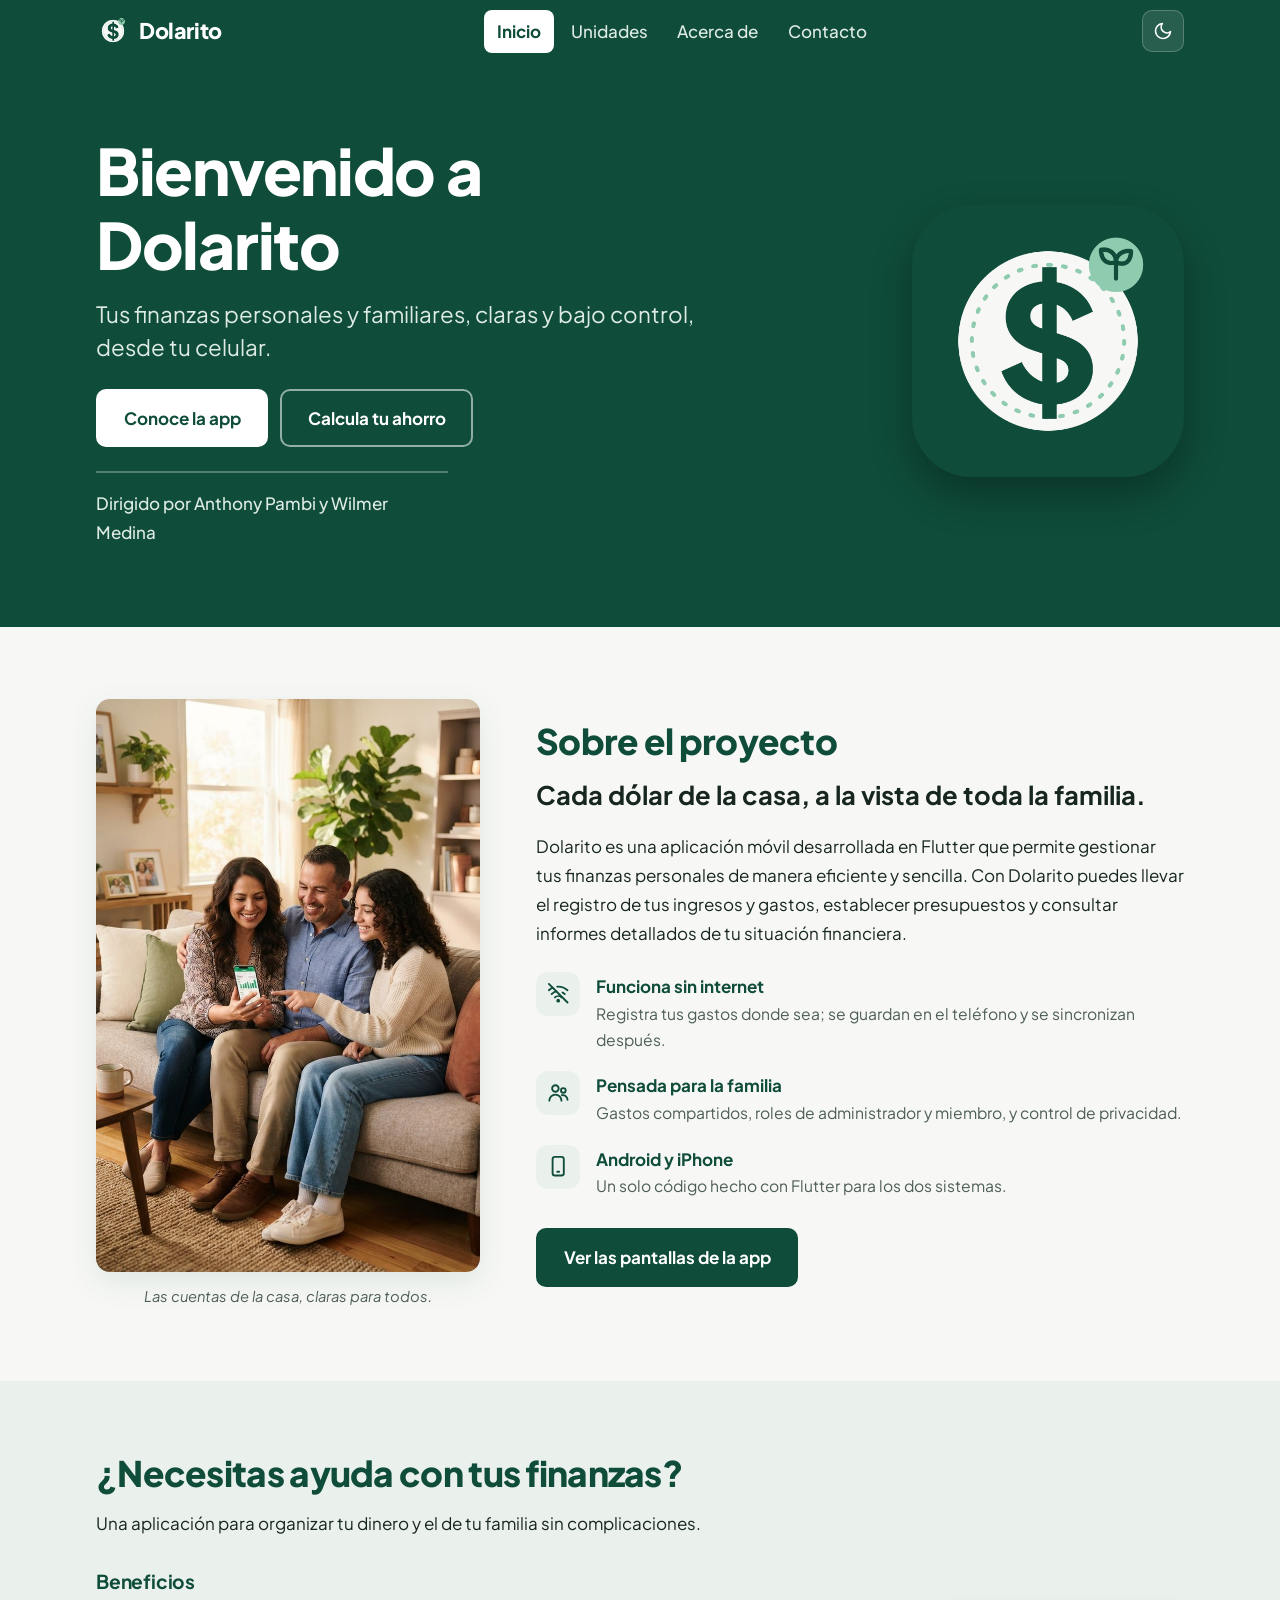
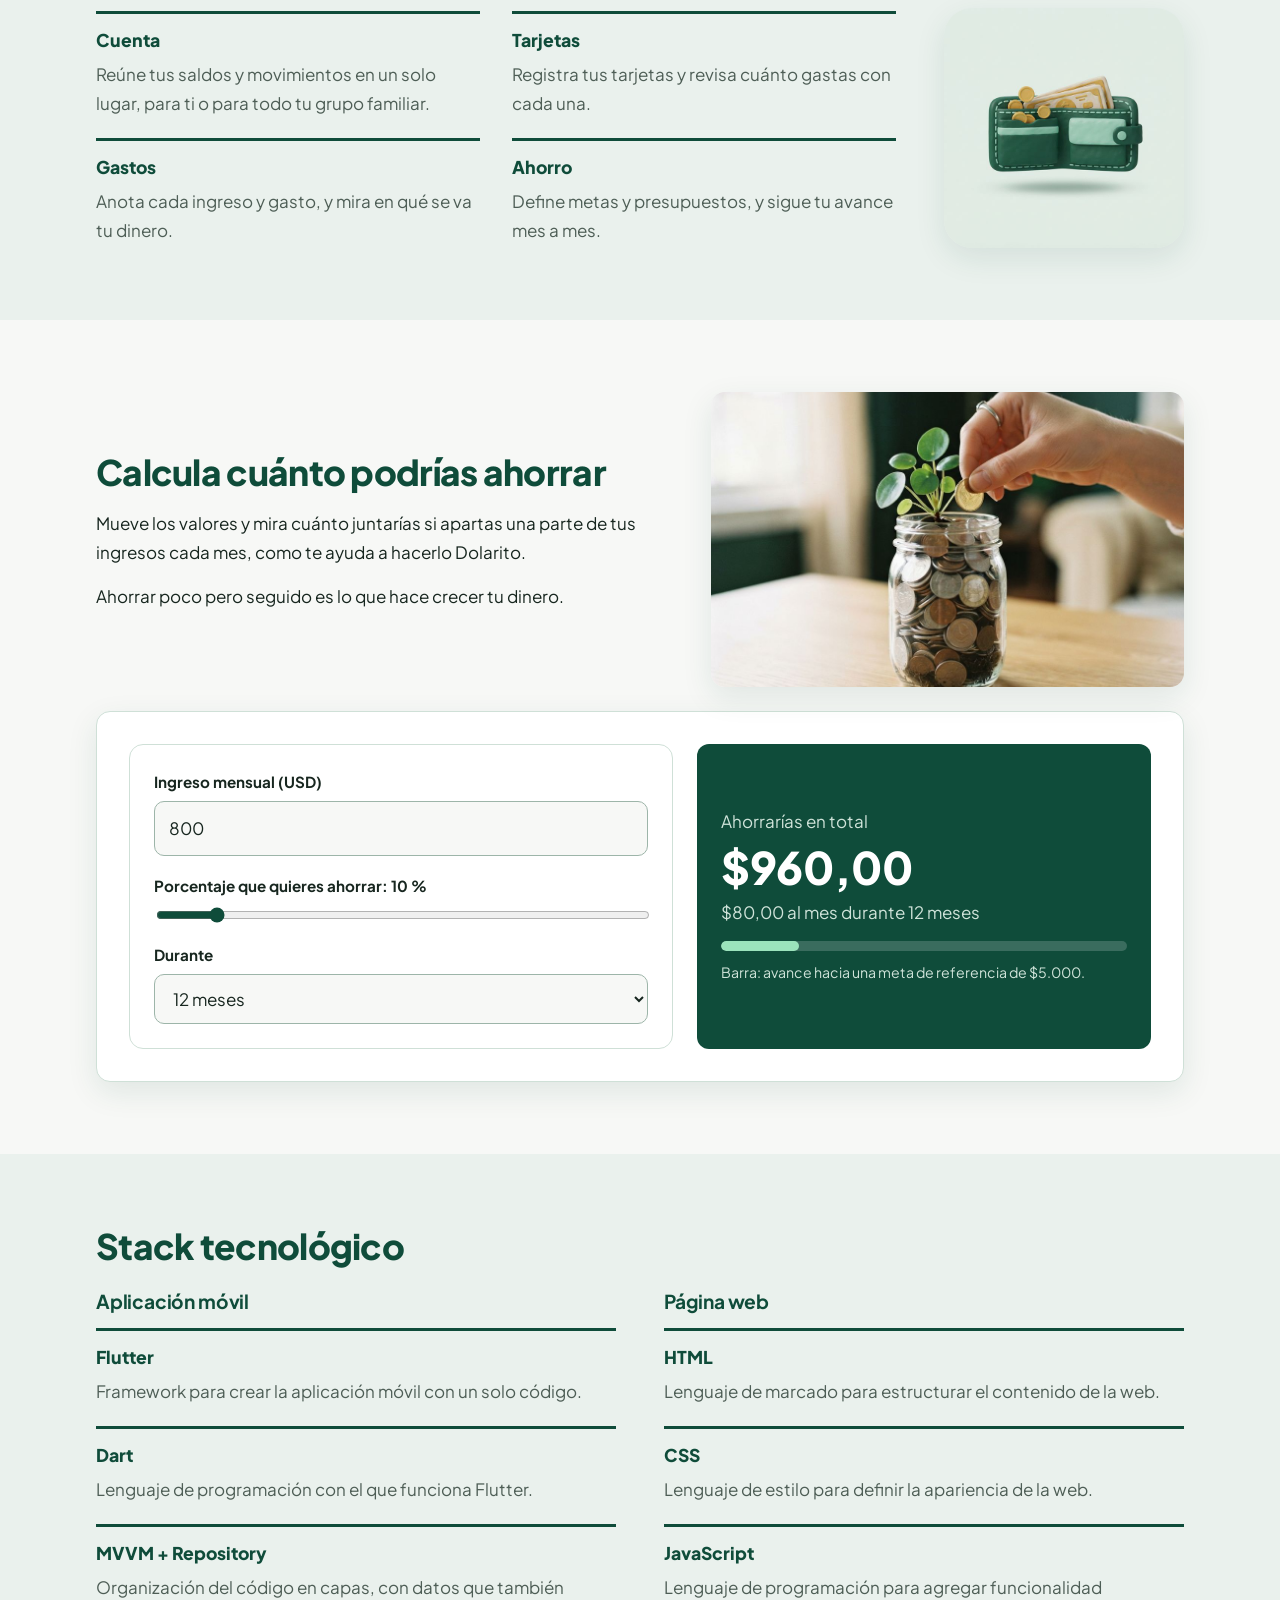
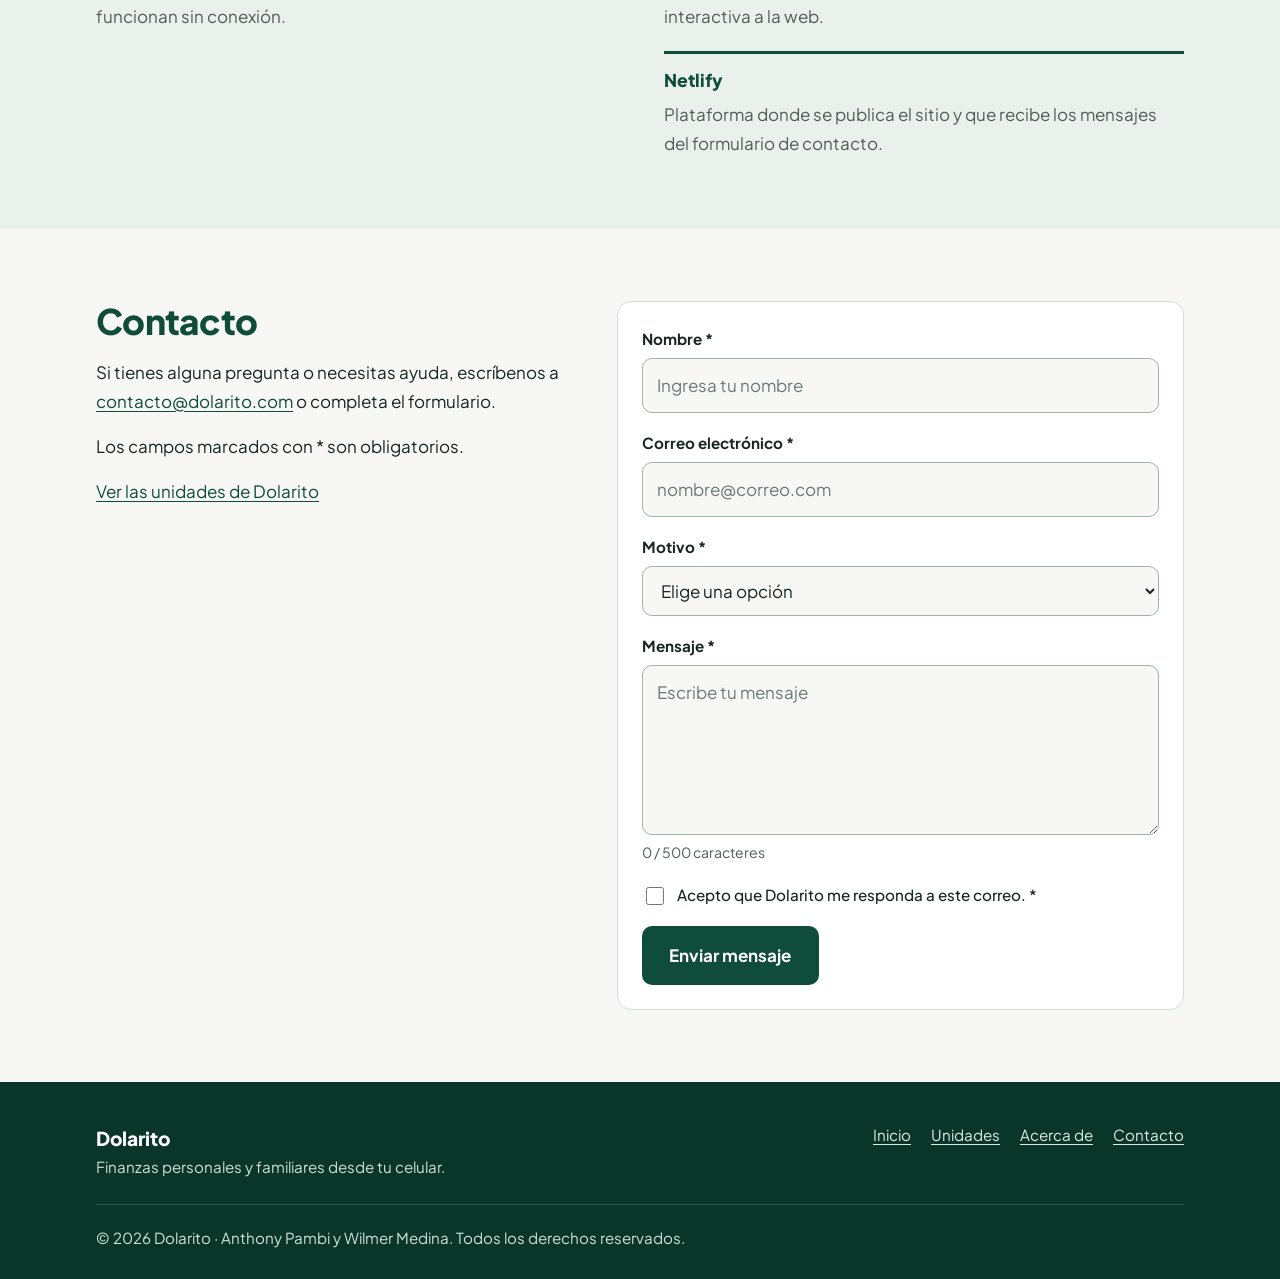
==== commit 71ed3ffb: "Actualizacion/Dolarito" ====
--- a/index.html
+++ b/index.html
@@ -11,8 +11,20 @@
 
     <link rel="preconnect" href="https://fonts.googleapis.com">
     <link rel="preconnect" href="https://fonts.gstatic.com" crossorigin>
-    <link href="https://fonts.googleapis.com/css2?family=Plus+Jakarta+Sans:wght@400;500;700;800&display=swap" rel="stylesheet">
+    <link href="https://fonts.googleapis.com/css2?family=Plus+Jakarta+Sans:wght@400;500;600;700;800&display=swap" rel="stylesheet">
     <link rel="stylesheet" href="css/styles.css">
+
+    <!-- Aplica el tema guardado antes de pintar la página (evita el parpadeo) -->
+    <script>
+        (function () {
+            var d = document.documentElement, t = null;
+            d.classList.add("js");
+            try { t = localStorage.getItem("dolarito-tema"); } catch (e) {}
+            if (!t && window.matchMedia && matchMedia("(prefers-color-scheme: dark)").matches) t = "dark";
+            if (t === "dark") d.setAttribute("data-theme", "dark");
+        })();
+    </script>
+    <script src="js/main.js" defer></script>
 </head>
 
 <body>
@@ -20,13 +32,24 @@
 
     <header class="cabecera">
         <div class="contenedor cabecera__interior">
-            <a class="marca" href="index.html">Dolarito</a>
-            <nav aria-label="Principal">
+            <a class="marca" href="index.html"><img src="imagenes/dolarito-icono-1024.png" alt="" width="36" height="36">Dolarito</a>
+
+            <div class="cabecera__acciones">
+                <button class="boton-icono" type="button" id="boton-tema" aria-pressed="false" aria-label="Activar modo oscuro">
+                    <svg class="icono-luna" viewBox="0 0 24 24" fill="none" stroke="currentColor" stroke-width="2" stroke-linecap="round" stroke-linejoin="round" aria-hidden="true"><path d="M21 12.8A9 9 0 1 1 11.2 3a7 7 0 0 0 9.8 9.8z"/></svg>
+                    <svg class="icono-sol" viewBox="0 0 24 24" fill="none" stroke="currentColor" stroke-width="2" stroke-linecap="round" aria-hidden="true"><circle cx="12" cy="12" r="4.5"/><path d="M12 2v2M12 20v2M4.9 4.9l1.4 1.4M17.7 17.7l1.4 1.4M2 12h2M20 12h2M4.9 19.1l1.4-1.4M17.7 6.3l1.4-1.4"/></svg>
+                </button>
+                <button class="boton-icono menu-boton" type="button" aria-expanded="false" aria-controls="menu-principal" aria-label="Abrir menú">
+                    <span class="hamburguesa" aria-hidden="true"></span>
+                </button>
+            </div>
+
+            <nav class="navegacion" id="menu-principal" aria-label="Principal">
                 <ul class="menu">
                     <li><a href="index.html" aria-current="page">Inicio</a></li>
                     <li><a href="unidades.html">Unidades</a></li>
+                    <li><a href="acerca.html">Acerca de</a></li>
                     <li><a href="#contacto">Contacto</a></li>
-                    <li><a href="acerca.html">Acerca de</a></li>
                 </ul>
             </nav>
         </div>
@@ -39,6 +62,10 @@
                 <div class="portada__texto">
                     <h1 class="titulo" id="titulo-portada">Bienvenido a Dolarito</h1>
                     <p class="portada__lema">Tus finanzas personales y familiares, claras y bajo control, desde tu celular.</p>
+                    <div class="portada__acciones">
+                        <a class="boton boton--claro" href="unidades.html">Conoce la app</a>
+                        <a class="boton boton--borde" href="#ahorro">Calcula tu ahorro</a>
+                    </div>
                     <p class="autor">Dirigido por Anthony Pambi y Wilmer Medina</p>
                 </div>
                 <img class="portada__icono" src="imagenes/dolarito-icono-1024.png" alt="Icono de Dolarito" width="1024" height="1024">
@@ -46,21 +73,61 @@
         </section>
 
         <section class="seccion" id="proyecto" aria-labelledby="titulo-proyecto">
-            <div class="contenedor">
-                <h2 class="titulo" id="titulo-proyecto">Sobre el proyecto</h2>
-                <figure class="figura">
-                    <img src="imagenes/Gemini_Generated_Image_ey1bgjey1bgjey1b.jpg" alt="Imagen de la aplicación Dolarito" loading="lazy">
-                </figure>
-                <p>Dolarito es una aplicación móvil desarrollada en Flutter que permite gestionar tus finanzas personales de manera eficiente y sencilla. Con Dolarito puedes llevar el registro de tus ingresos y gastos, establecer presupuestos y consultar informes detallados de tu situación financiera.</p>
+            <div class="contenedor revelar">
+                <article class="proyecto">
+                    <figure class="figura">
+                        <img src="imagenes/familia-finanzas.jpg" alt="Familia sentada en el sofá revisando juntos sus finanzas en el celular" width="760" height="1133" loading="lazy">
+                        <figcaption>Las cuentas de la casa, claras para todos.</figcaption>
+                    </figure>
+
+                    <div class="proyecto__texto">
+                        <h2 class="titulo" id="titulo-proyecto">Sobre el proyecto</h2>
+                        <p class="destacado">Cada dólar de la casa, a la vista de toda la familia.</p>
+                        <p>Dolarito es una aplicación móvil desarrollada en Flutter que permite gestionar tus finanzas personales de manera eficiente y sencilla. Con Dolarito puedes llevar el registro de tus ingresos y gastos, establecer presupuestos y consultar informes detallados de tu situación financiera.</p>
+
+                        <ul class="puntos-clave">
+                            <li>
+                                <span class="puntos-clave__icono" aria-hidden="true">
+                                    <svg viewBox="0 0 24 24" fill="none" stroke="currentColor" stroke-width="2" stroke-linecap="round" stroke-linejoin="round"><path d="M2 2l20 20"/><path d="M8.5 16.5a5 5 0 0 1 7 0"/><path d="M5 12.9a10 10 0 0 1 5.2-2.8"/><path d="M19 12.9a10 10 0 0 0-2.3-1.6"/><path d="M2 8.8a15 15 0 0 1 4.2-2.7"/><path d="M22 8.8A15 15 0 0 0 11 5"/><circle cx="12" cy="20" r="1"/></svg>
+                                </span>
+                                <div>
+                                    <strong>Funciona sin internet</strong>
+                                    <p>Registra tus gastos donde sea; se guardan en el teléfono y se sincronizan después.</p>
+                                </div>
+                            </li>
+                            <li>
+                                <span class="puntos-clave__icono" aria-hidden="true">
+                                    <svg viewBox="0 0 24 24" fill="none" stroke="currentColor" stroke-width="2" stroke-linecap="round" stroke-linejoin="round"><circle cx="9" cy="7" r="3.5"/><path d="M2.5 20a6.5 6.5 0 0 1 13 0"/><circle cx="17.5" cy="9" r="2.5"/><path d="M16 14.2a5 5 0 0 1 6 4.8"/></svg>
+                                </span>
+                                <div>
+                                    <strong>Pensada para la familia</strong>
+                                    <p>Gastos compartidos, roles de administrador y miembro, y control de privacidad.</p>
+                                </div>
+                            </li>
+                            <li>
+                                <span class="puntos-clave__icono" aria-hidden="true">
+                                    <svg viewBox="0 0 24 24" fill="none" stroke="currentColor" stroke-width="2" stroke-linecap="round" stroke-linejoin="round"><rect x="6" y="2" width="12" height="20" rx="2.5"/><path d="M11 18h2"/></svg>
+                                </span>
+                                <div>
+                                    <strong>Android y iPhone</strong>
+                                    <p>Un solo código hecho con Flutter para los dos sistemas.</p>
+                                </div>
+                            </li>
+                        </ul>
+
+                        <a class="boton" href="unidades.html#recorrido">Ver las pantallas de la app</a>
+                    </div>
+                </article>
             </div>
         </section>
 
         <section class="seccion seccion--suave" id="beneficios" aria-labelledby="titulo-ayuda">
-            <div class="contenedor">
+            <div class="contenedor revelar">
                 <h2 class="titulo" id="titulo-ayuda">¿Necesitas ayuda con tus finanzas?</h2>
                 <p>Una aplicación para organizar tu dinero y el de tu familia sin complicaciones.</p>
 
                 <h3>Beneficios</h3>
+                <div class="con-imagen">
                 <dl class="lista-datos lista-datos--dos">
                     <div>
                         <dt>Cuenta</dt>
@@ -79,11 +146,59 @@
                         <dd>Define metas y presupuestos, y sigue tu avance mes a mes.</dd>
                     </div>
                 </dl>
-            </div>
-        </section>
-
-        <section class="seccion" id="tecnologia" aria-labelledby="titulo-stack">
-            <div class="contenedor">
+                <img class="ilustracion" src="imagenes/beneficio-cuenta.jpg" alt="Billetera verde con billetes y monedas" width="640" height="640" loading="lazy">
+                </div>
+            </div>
+        </section>
+
+        <section class="seccion" id="ahorro" aria-labelledby="titulo-calculadora">
+            <div class="contenedor revelar">
+                <div class="encabezado-con-imagen">
+                    <div>
+                        <h2 class="titulo" id="titulo-calculadora">Calcula cuánto podrías ahorrar</h2>
+                        <p>Mueve los valores y mira cuánto juntarías si apartas una parte de tus ingresos cada mes, como te ayuda a hacerlo Dolarito.</p>
+                        <p>Ahorrar poco pero seguido es lo que hace crecer tu dinero.</p>
+                    </div>
+                    <img class="foto" src="imagenes/ahorro-meta.jpg" alt="Mano colocando una moneda en un frasco de ahorro del que crece una planta" width="960" height="717" loading="lazy">
+                </div>
+
+                <div class="calculadora">
+                    <form id="calculadora" aria-label="Calculadora de ahorro">
+                        <fieldset>
+                            <legend class="visualmente-oculto">Datos para calcular tu ahorro</legend>
+                            <div class="campo">
+                                <label for="calc-ingreso">Ingreso mensual (USD)</label>
+                                <input type="number" id="calc-ingreso" name="ingreso" value="800" min="0" step="10" inputmode="decimal">
+                            </div>
+                            <div class="campo">
+                                <label for="calc-porcentaje">Porcentaje que quieres ahorrar: <output id="calc-porcentaje-valor" for="calc-porcentaje">10 %</output></label>
+                                <input type="range" id="calc-porcentaje" name="porcentaje" min="5" max="50" step="5" value="10">
+                            </div>
+                            <div class="campo">
+                                <label for="calc-meses">Durante</label>
+                                <select id="calc-meses" name="meses">
+                                    <option value="6">6 meses</option>
+                                    <option value="12" selected>12 meses</option>
+                                    <option value="24">24 meses</option>
+                                    <option value="36">36 meses</option>
+                                </select>
+                            </div>
+                        </fieldset>
+                    </form>
+
+                    <div class="calculadora__resultado" aria-live="polite">
+                        <p>Ahorrarías en total</p>
+                        <output class="calculadora__cifra" id="calc-total" for="calc-ingreso calc-porcentaje calc-meses">$960,00</output>
+                        <p id="calc-mensual">$80,00 al mes durante 12 meses</p>
+                        <div class="barra" aria-hidden="true"><span class="barra__relleno" id="calc-barra"></span></div>
+                        <p><small>Barra: avance hacia una meta de referencia de $5.000.</small></p>
+                    </div>
+                </div>
+            </div>
+        </section>
+
+        <section class="seccion seccion--suave" id="tecnologia" aria-labelledby="titulo-stack">
+            <div class="contenedor revelar">
                 <h2 class="titulo" id="titulo-stack">Stack tecnológico</h2>
 
                 <div class="dos-columnas">
@@ -120,8 +235,8 @@
                                 <dd>Lenguaje de programación para agregar funcionalidad interactiva a la web.</dd>
                             </div>
                             <div>
-                                <dt>PHP</dt>
-                                <dd>Lenguaje del lado del servidor para procesar datos y generar contenido dinámico.</dd>
+                                <dt>Netlify</dt>
+                                <dd>Plataforma donde se publica el sitio y que recibe los mensajes del formulario de contacto.</dd>
                             </div>
                         </dl>
                     </div>
@@ -129,30 +244,58 @@
             </div>
         </section>
 
-        <section class="seccion seccion--suave" id="contacto" aria-labelledby="titulo-contacto">
-            <div class="contenedor contacto">
+        <section class="seccion" id="contacto" aria-labelledby="titulo-contacto">
+            <div class="contenedor contacto revelar">
                 <div>
                     <h2 class="titulo" id="titulo-contacto">Contacto</h2>
                     <p>Si tienes alguna pregunta o necesitas ayuda, escríbenos a
                         <a href="mailto:contacto@dolarito.com">contacto@dolarito.com</a>
                         o completa el formulario.</p>
+                    <p>Los campos marcados con * son obligatorios.</p>
                     <p><a href="unidades.html">Ver las unidades de Dolarito</a></p>
                 </div>
 
-                <form action="procesar_formulario.php" method="post">
+                <form id="form-contacto" name="contacto" action="gracias.html" method="post" data-netlify="true" netlify-honeypot="bot-field">
+                    <input type="hidden" name="form-name" value="contacto">
+                    <p class="oculto-bot">
+                        <label>No llenes este campo: <input name="bot-field" tabindex="-1" autocomplete="off"></label>
+                    </p>
+
                     <div class="campo">
-                        <label for="nombre">Nombre</label>
-                        <input type="text" id="nombre" name="nombre" placeholder="Ingresa tu nombre" autocomplete="name" required>
+                        <label for="nombre">Nombre *</label>
+                        <input type="text" id="nombre" name="nombre" placeholder="Ingresa tu nombre" autocomplete="name" required minlength="3" aria-describedby="error-nombre">
+                        <p class="campo__error" id="error-nombre" aria-live="polite"></p>
                     </div>
 
                     <div class="campo">
-                        <label for="email">Correo electrónico</label>
-                        <input type="email" id="email" name="email" placeholder="Ingresa tu correo electrónico" autocomplete="email" required>
+                        <label for="email">Correo electrónico *</label>
+                        <input type="email" id="email" name="email" placeholder="nombre@correo.com" autocomplete="email" required aria-describedby="error-email">
+                        <p class="campo__error" id="error-email" aria-live="polite"></p>
                     </div>
 
                     <div class="campo">
-                        <label for="mensaje">Mensaje</label>
-                        <textarea id="mensaje" name="mensaje" placeholder="Escribe tu mensaje" rows="5" required></textarea>
+                        <label for="motivo">Motivo *</label>
+                        <select id="motivo" name="motivo" required aria-describedby="error-motivo">
+                            <option value="">Elige una opción</option>
+                            <option value="soporte">Necesito ayuda con la app</option>
+                            <option value="sugerencia">Tengo una sugerencia</option>
+                            <option value="familia">Quiero usarla con mi familia</option>
+                            <option value="otro">Otro</option>
+                        </select>
+                        <p class="campo__error" id="error-motivo" aria-live="polite"></p>
+                    </div>
+
+                    <div class="campo">
+                        <label for="mensaje">Mensaje *</label>
+                        <textarea id="mensaje" name="mensaje" placeholder="Escribe tu mensaje" rows="5" required minlength="10" maxlength="600" aria-describedby="contador-mensaje error-mensaje"></textarea>
+                        <p class="campo__ayuda" id="contador-mensaje">0 / 500 caracteres</p>
+                        <p class="campo__error" id="error-mensaje" aria-live="polite"></p>
+                    </div>
+
+                    <div class="campo campo--casilla">
+                        <input type="checkbox" id="acepto" name="acepto" value="si" required aria-describedby="error-acepto">
+                        <label for="acepto">Acepto que Dolarito me responda a este correo. *</label>
+                        <p class="campo__error" id="error-acepto" aria-live="polite"></p>
                     </div>
 
                     <button class="boton" type="submit">Enviar mensaje</button>
@@ -163,10 +306,22 @@
     </main>
 
     <footer class="pie">
-        <div class="contenedor">
-            <p>© 2026 Dolarito. Todos los derechos reservados.</p>
+        <div class="contenedor pie__interior">
+            <div>
+                <p class="pie__marca">Dolarito</p>
+                <p>Finanzas personales y familiares desde tu celular.</p>
+            </div>
+            <nav aria-label="Pie de página">
+                <ul class="pie__menu">
+                    <li><a href="index.html">Inicio</a></li>
+                    <li><a href="unidades.html">Unidades</a></li>
+                    <li><a href="acerca.html">Acerca de</a></li>
+                    <li><a href="index.html#contacto">Contacto</a></li>
+                </ul>
+            </nav>
+            <p class="pie__legal">© <span data-anio>2026</span> Dolarito · Anthony Pambi y Wilmer Medina. Todos los derechos reservados.</p>
         </div>
     </footer>
 </body>
 
-</html>+</html>
--- a/css/styles.css
+++ b/css/styles.css
@@ -13,9 +13,43 @@
     --apagado: #4E5E56;
     --blanco: #FFFFFF;
 
+    /* Tokens que cambian con el tema */
+    --acento: #0F4C3A;
+    --acento-hondo: #0A3629;
+    --superficie: #FFFFFF;
+    --borde: #CFE0D7;
+    --campo-borde: #9DB5A9;
+    --placeholder: #6B7B73;
+    --peligro: #B3412E;
+    --ingreso: #1E7A4C;
+    --sombra: 0 10px 30px rgba(15, 76, 58, 0.10);
+
     --fuente: "Plus Jakarta Sans", system-ui, -apple-system, "Segoe UI", Roboto, sans-serif;
     --ancho: 68rem;
     --radio: 14px;
+
+    color-scheme: light;
+}
+
+/* ---------- Tema oscuro (se activa con el botón de la cabecera) ---------- */
+:root[data-theme="dark"] {
+    --fondo: #0D1411;
+    --suave: #131E19;
+    --menta: #2A3B33;
+    --tinta: #E3ECE7;
+    --apagado: #A7B7AF;
+
+    --acento: #8FD3B2;
+    --acento-hondo: #B5E5CD;
+    --superficie: #18241E;
+    --borde: #2A3B33;
+    --campo-borde: #4C6358;
+    --placeholder: #8A9A92;
+    --peligro: #FF9C87;
+    --ingreso: #9BE3BC;
+    --sombra: 0 10px 30px rgba(0, 0, 0, 0.35);
+
+    color-scheme: dark;
 }
 
 /* ---------- Base ---------- */
@@ -42,6 +76,7 @@
     line-height: 1.7;
     color: var(--tinta);
     background: var(--fondo);
+    transition: background-color 0.3s, color 0.3s;
 }
 
 img {
@@ -56,16 +91,16 @@
 }
 
 a {
-    color: var(--verde);
+    color: var(--acento);
     text-underline-offset: 3px;
 }
 
 a:hover {
-    color: var(--verde-hondo);
+    color: var(--acento-hondo);
 }
 
 :focus-visible {
-    outline: 3px solid var(--verde);
+    outline: 3px solid var(--acento);
     outline-offset: 3px;
 }
 
@@ -81,7 +116,7 @@
     margin: 0 0 1rem;
     line-height: 1.15;
     letter-spacing: -0.02em;
-    color: var(--verde);
+    color: var(--acento);
 }
 
 h1 {
@@ -99,6 +134,11 @@
     font-size: 1.2rem;
     font-weight: 700;
     letter-spacing: -0.01em;
+}
+
+.entradilla {
+    font-size: 1.15rem;
+    color: var(--apagado);
 }
 
 /* ---------- Accesibilidad: salto al contenido ---------- */
@@ -118,12 +158,26 @@
     top: 1rem;
 }
 
-/* ---------- Cabecera y menú ---------- */
+.visualmente-oculto {
+    position: absolute;
+    width: 1px;
+    height: 1px;
+    overflow: hidden;
+    clip-path: inset(50%);
+    white-space: nowrap;
+}
+
+/* ---------- Cabecera y menú (fijo arriba) ---------- */
 .cabecera {
     position: sticky;
     top: 0;
     z-index: 10;
     background: var(--verde);
+    transition: box-shadow 0.3s;
+}
+
+.cabecera--sombra {
+    box-shadow: 0 6px 20px rgba(0, 0, 0, 0.22);
 }
 
 .cabecera__interior {
@@ -136,11 +190,121 @@
 }
 
 .marca {
+    display: inline-flex;
+    align-items: center;
+    gap: 0.6rem;
     color: var(--blanco);
     font-size: 1.35rem;
     font-weight: 800;
     letter-spacing: -0.02em;
     text-decoration: none;
+}
+
+.marca:hover {
+    color: var(--blanco);
+}
+
+.marca img {
+    width: 2.1rem;
+    height: 2.1rem;
+    border-radius: 22%;
+}
+
+.cabecera__acciones {
+    display: flex;
+    gap: 0.4rem;
+    order: 3;
+}
+
+.boton-icono {
+    display: grid;
+    place-items: center;
+    width: 2.6rem;
+    height: 2.6rem;
+    padding: 0;
+    color: var(--blanco);
+    background: rgba(255, 255, 255, 0.10);
+    border: 1px solid rgba(255, 255, 255, 0.22);
+    border-radius: 10px;
+    cursor: pointer;
+    transition: background-color 0.2s;
+}
+
+.boton-icono:hover {
+    background: rgba(255, 255, 255, 0.2);
+}
+
+.boton-icono svg {
+    width: 1.25rem;
+    height: 1.25rem;
+}
+
+/* Sol en tema oscuro, luna en tema claro */
+.icono-sol {
+    display: none;
+}
+
+[data-theme="dark"] .icono-sol {
+    display: block;
+}
+
+[data-theme="dark"] .icono-luna {
+    display: none;
+}
+
+/* Sin JavaScript los botones no hacen nada: se ocultan */
+html:not(.js) .boton-icono {
+    display: none;
+}
+
+.menu-boton {
+    display: none;
+}
+
+.hamburguesa,
+.hamburguesa::before,
+.hamburguesa::after {
+    display: block;
+    width: 1.25rem;
+    height: 2px;
+    background: currentColor;
+    border-radius: 2px;
+    transition: transform 0.25s, opacity 0.25s;
+}
+
+.hamburguesa {
+    position: relative;
+}
+
+.hamburguesa::before,
+.hamburguesa::after {
+    content: "";
+    position: absolute;
+    left: 0;
+}
+
+.hamburguesa::before {
+    top: -6px;
+}
+
+.hamburguesa::after {
+    top: 6px;
+}
+
+.menu-boton[aria-expanded="true"] .hamburguesa {
+    background: transparent;
+}
+
+.menu-boton[aria-expanded="true"] .hamburguesa::before {
+    transform: translateY(6px) rotate(45deg);
+}
+
+.menu-boton[aria-expanded="true"] .hamburguesa::after {
+    transform: translateY(-6px) rotate(-45deg);
+}
+
+.navegacion {
+    order: 2;
 }
 
 .menu {
@@ -159,6 +323,7 @@
     font-weight: 500;
     text-decoration: none;
     border-radius: 8px;
+    transition: background-color 0.2s, color 0.2s;
 }
 
 .menu a:hover {
@@ -180,6 +345,7 @@
 .portada {
     background: var(--verde);
     color: var(--blanco);
+    overflow: hidden;
 }
 
 .portada__interior {
@@ -197,6 +363,13 @@
     font-size: clamp(1.1rem, 2.4vw, 1.4rem);
     line-height: 1.5;
     color: #DDEBE4;
+}
+
+.portada__acciones {
+    display: flex;
+    flex-wrap: wrap;
+    gap: 0.75rem;
+    margin-top: 1.5rem;
 }
 
 .autor {
@@ -214,6 +387,77 @@
     box-shadow: 0 18px 40px rgba(0, 0, 0, 0.3);
 }
 
+@media (prefers-reduced-motion: no-preference) {
+    .portada__icono {
+        animation: flotar 6s ease-in-out infinite;
+    }
+}
+
+@keyframes flotar {
+    0%,
+    100% {
+        transform: translateY(0) rotate(-2deg);
+    }
+
+    50% {
+        transform: translateY(-12px) rotate(2deg);
+    }
+}
+
+/* ---------- Botones ---------- */
+.boton {
+    display: inline-block;
+    justify-self: start;
+    padding: 0.8rem 1.6rem;
+    font: inherit;
+    font-weight: 700;
+    color: var(--blanco);
+    background: var(--verde);
+    border: 2px solid var(--verde);
+    border-radius: 10px;
+    text-decoration: none;
+    cursor: pointer;
+    transition: background-color 0.2s, transform 0.2s;
+}
+
+.boton:hover {
+    color: var(--blanco);
+    background: var(--verde-hondo);
+    border-color: var(--verde-hondo);
+}
+
+.boton:active {
+    transform: translateY(1px);
+}
+
+.boton:disabled {
+    opacity: 0.7;
+    cursor: progress;
+}
+
+.boton--claro {
+    color: var(--verde);
+    background: var(--blanco);
+    border-color: var(--blanco);
+}
+
+.boton--claro:hover {
+    color: var(--verde-hondo);
+    background: #DDEBE4;
+    border-color: #DDEBE4;
+}
+
+.boton--borde {
+    color: var(--blanco);
+    background: transparent;
+    border-color: rgba(255, 255, 255, 0.55);
+}
+
+.boton--borde:hover {
+    background: rgba(255, 255, 255, 0.12);
+    border-color: var(--blanco);
+}
+
 /* ---------- Secciones ---------- */
 .seccion {
     padding-block: 3.5rem;
@@ -221,17 +465,165 @@
 
 .seccion--suave {
     background: var(--suave);
+    transition: background-color 0.3s;
 }
 
 .figura {
     margin: 0 0 1.75rem;
 }
 
+/* La imagen se muestra completa, sin recortes */
 .figura img {
     width: 100%;
-    max-height: 28rem;
+    height: auto;
+    border-radius: var(--radio);
+    box-shadow: var(--sombra);
+}
+
+/* La foto es vertical: se limita el ancho para que no quede demasiado alta */
+.proyecto .figura {
+    width: 100%;
+    max-width: 24rem;
+    margin: 0 auto;
+}
+
+.proyecto {
+    display: grid;
+    gap: 1.75rem;
+    align-items: center;
+}
+
+.figura figcaption {
+    margin-top: 0.75rem;
+    font-size: 0.92rem;
+    font-style: italic;
+    text-align: center;
+    color: var(--apagado);
+}
+
+/* Frase destacada al inicio de un bloque de texto */
+.destacado {
+    margin-bottom: 1.25rem;
+    font-size: clamp(1.25rem, 2.6vw, 1.6rem);
+    font-weight: 700;
+    line-height: 1.35;
+    color: var(--tinta);
+}
+
+/* Puntos clave con icono */
+.puntos-clave {
+    display: grid;
+    gap: 1.1rem;
+    margin: 1.5rem 0 1.75rem;
+    padding: 0;
+    list-style: none;
+}
+
+.puntos-clave li {
+    display: grid;
+    grid-template-columns: auto 1fr;
+    gap: 1rem;
+    align-items: start;
+}
+
+.puntos-clave__icono {
+    display: grid;
+    place-items: center;
+    width: 2.75rem;
+    height: 2.75rem;
+    color: var(--acento);
+    background: var(--suave);
+    border-radius: 12px;
+}
+
+.puntos-clave__icono svg {
+    width: 1.4rem;
+    height: 1.4rem;
+}
+
+.puntos-clave strong {
+    display: block;
+    color: var(--acento);
+}
+
+.puntos-clave p {
+    margin: 0;
+    font-size: 0.98rem;
+    color: var(--apagado);
+}
+
+/* Fotos e ilustraciones */
+.foto {
+    width: 100%;
+    height: auto;
+    border-radius: var(--radio);
+    box-shadow: var(--sombra);
+}
+
+/* En tema oscuro se bajan un poco las fotos claras para que no deslumbren */
+[data-theme="dark"] .figura img,
+[data-theme="dark"] .foto,
+[data-theme="dark"] .ilustracion {
+    filter: brightness(0.88);
+}
+
+.con-imagen {
+    display: grid;
+    gap: 2rem;
+    align-items: center;
+}
+
+.ilustracion {
+    width: min(100%, 17rem);
+    margin-inline: auto;
+    border-radius: 28px;
+    box-shadow: var(--sombra);
+}
+
+@media (prefers-reduced-motion: no-preference) {
+    .ilustracion {
+        animation: flotar 7s ease-in-out infinite;
+    }
+}
+
+.encabezado-con-imagen {
+    display: grid;
+    gap: 1.5rem;
+    align-items: center;
+}
+
+.encabezado-con-imagen .foto {
+    aspect-ratio: 16 / 10;
     object-fit: cover;
-    border-radius: var(--radio);
+}
+
+.historia {
+    display: grid;
+    gap: 2rem;
+    align-items: center;
+}
+
+.historia .figura {
+    margin: 0;
+}
+
+.portada__foto {
+    justify-self: center;
+    width: min(100%, 22rem);
+    border-radius: 24px;
+    box-shadow: 0 18px 40px rgba(0, 0, 0, 0.3);
+}
+
+/* Aparición suave al hacer scroll (solo si hay JavaScript) */
+.js .revelar {
+    opacity: 0;
+    transform: translateY(18px);
+    transition: opacity 0.6s ease, transform 0.6s ease;
+}
+
+.js .revelar.visible {
+    opacity: 1;
+    transform: none;
 }
 
 /* ---------- Listas de definición (beneficios y stack) ---------- */
@@ -243,13 +635,13 @@
 
 .lista-datos > div {
     padding-top: 0.75rem;
-    border-top: 3px solid var(--verde);
+    border-top: 3px solid var(--acento);
 }
 
 .lista-datos dt {
     font-weight: 800;
     font-size: 1.1rem;
-    color: var(--verde);
+    color: var(--acento);
 }
 
 .lista-datos dd {
@@ -266,6 +658,453 @@
     margin-top: 0.5rem;
 }
 
+/* ---------- Calculadora de ahorro ---------- */
+.calculadora {
+    display: grid;
+    gap: 1.5rem;
+    margin-top: 1.5rem;
+    padding: 1.5rem;
+    background: var(--superficie);
+    border: 1px solid var(--borde);
+    border-radius: var(--radio);
+    box-shadow: var(--sombra);
+}
+
+.calculadora fieldset {
+    display: grid;
+    gap: 1.1rem;
+    margin: 0;
+    padding: 0;
+    border: 0;
+}
+
+.calculadora input[type="range"] {
+    padding: 0;
+    accent-color: var(--verde);
+    background: transparent;
+    border: 0;
+}
+
+.calculadora__resultado {
+    display: grid;
+    align-content: center;
+    gap: 0.4rem;
+    padding: 1.5rem;
+    color: var(--blanco);
+    background: var(--verde);
+    border-radius: 12px;
+}
+
+.calculadora__resultado p {
+    margin: 0;
+    color: #CFE3D9;
+}
+
+.calculadora__cifra {
+    font-size: clamp(2rem, 6vw, 2.8rem);
+    font-weight: 800;
+    line-height: 1.1;
+    color: var(--blanco);
+}
+
+.barra {
+    height: 0.6rem;
+    margin-top: 0.5rem;
+    overflow: hidden;
+    background: rgba(255, 255, 255, 0.18);
+    border-radius: 99px;
+}
+
+.barra__relleno {
+    display: block;
+    width: 0;
+    height: 100%;
+    background: #9BE3BC;
+    border-radius: inherit;
+    transition: width 0.4s ease;
+}
+
+/* ---------- Tarjetas (artículos) ---------- */
+.tarjetas {
+    display: grid;
+    gap: 1.25rem;
+    margin-top: 1.5rem;
+}
+
+.tarjeta {
+    padding: 1.5rem;
+    background: var(--superficie);
+    border: 1px solid var(--borde);
+    border-radius: var(--radio);
+    box-shadow: var(--sombra);
+    transition: transform 0.25s, box-shadow 0.25s;
+}
+
+.tarjeta:hover {
+    transform: translateY(-4px);
+}
+
+.tarjeta h3 {
+    margin-top: 0;
+}
+
+.tarjeta p:last-child {
+    margin-bottom: 0;
+}
+
+.avatar {
+    display: grid;
+    place-items: center;
+    width: 3.5rem;
+    height: 3.5rem;
+    margin-bottom: 1rem;
+    font-size: 1.2rem;
+    font-weight: 800;
+    color: var(--blanco);
+    background: var(--verde);
+    border-radius: 50%;
+}
+
+.pasos {
+    display: grid;
+    gap: 1rem;
+    margin: 1.5rem 0 0;
+    padding: 0;
+    list-style: none;
+    counter-reset: paso;
+}
+
+.pasos li {
+    position: relative;
+    padding: 1rem 1rem 1rem 3.75rem;
+    background: var(--superficie);
+    border: 1px solid var(--borde);
+    border-radius: 12px;
+    counter-increment: paso;
+}
+
+.pasos li::before {
+    content: counter(paso);
+    position: absolute;
+    left: 1rem;
+    top: 1rem;
+    display: grid;
+    place-items: center;
+    width: 2rem;
+    height: 2rem;
+    font-weight: 800;
+    color: var(--blanco);
+    background: var(--verde);
+    border-radius: 50%;
+}
+
+/* ---------- Carrusel de pantallas ---------- */
+.carrusel {
+    margin-top: 2rem;
+}
+
+.carrusel__pista {
+    display: flex;
+    overflow-x: auto;
+    scroll-snap-type: x mandatory;
+    scrollbar-width: none;
+    border-radius: var(--radio);
+}
+
+.carrusel__pista::-webkit-scrollbar {
+    display: none;
+}
+
+.diapositiva {
+    display: grid;
+    gap: 2rem;
+    align-items: center;
+    flex: 0 0 100%;
+    padding: 1.5rem;
+    scroll-snap-align: start;
+    background: var(--superficie);
+    border: 1px solid var(--borde);
+    border-radius: var(--radio);
+}
+
+.diapositiva h3 {
+    margin-top: 0;
+}
+
+.diapositiva ul {
+    margin: 0;
+    padding-left: 1.2rem;
+    color: var(--apagado);
+}
+
+.carrusel__controles {
+    display: flex;
+    flex-wrap: wrap;
+    align-items: center;
+    justify-content: center;
+    gap: 0.75rem;
+    margin-top: 1rem;
+}
+
+html:not(.js) .carrusel__controles {
+    display: none;
+}
+
+.carrusel__boton {
+    display: grid;
+    place-items: center;
+    width: 2.75rem;
+    height: 2.75rem;
+    padding: 0;
+    font: inherit;
+    font-size: 1.2rem;
+    font-weight: 700;
+    color: var(--blanco);
+    background: var(--verde);
+    border: 0;
+    border-radius: 50%;
+    cursor: pointer;
+}
+
+.carrusel__boton:hover {
+    background: var(--verde-hondo);
+}
+
+.carrusel__boton svg {
+    width: 1.1rem;
+    height: 1.1rem;
+}
+
+.carrusel__puntos {
+    display: flex;
+    gap: 0.5rem;
+}
+
+.carrusel__punto {
+    width: 0.75rem;
+    height: 0.75rem;
+    padding: 0;
+    background: var(--campo-borde);
+    border: 0;
+    border-radius: 99px;
+    cursor: pointer;
+    transition: width 0.3s, background-color 0.3s;
+}
+
+.carrusel__punto[aria-current="true"] {
+    width: 2rem;
+    background: var(--acento);
+}
+
+/* Teléfono dibujado con CSS */
+.telefono {
+    justify-self: center;
+    width: min(100%, 15.5rem);
+    padding: 0.9rem 0.75rem 1.1rem;
+    font-size: 0.78rem;
+    line-height: 1.4;
+    color: #17201C;
+    background: #F7F8F6;
+    border: 8px solid #17201C;
+    border-radius: 2rem;
+    box-shadow: 0 18px 40px rgba(0, 0, 0, 0.18);
+}
+
+.telefono::before {
+    content: "";
+    display: block;
+    width: 4.5rem;
+    height: 0.9rem;
+    margin: -0.4rem auto 0.7rem;
+    background: #17201C;
+    border-radius: 99px;
+}
+
+.telefono__titulo {
+    margin-bottom: 0.6rem;
+    font-size: 0.95rem;
+    font-weight: 800;
+    color: #0F4C3A;
+}
+
+.telefono__hero {
+    padding: 0.8rem;
+    color: #FFFFFF;
+    background: #0F4C3A;
+    border-radius: 12px;
+}
+
+.telefono__hero small {
+    display: block;
+    color: #CFE3D9;
+}
+
+.telefono__hero strong {
+    display: block;
+    font-size: 1.35rem;
+    font-weight: 800;
+}
+
+.telefono__fila {
+    display: flex;
+    justify-content: space-between;
+    gap: 0.5rem;
+    margin-top: 0.4rem;
+    padding: 0.5rem 0.6rem;
+    background: #FFFFFF;
+    border: 1px solid #E4E8E5;
+    border-radius: 9px;
+}
+
+.telefono__chips {
+    display: flex;
+    flex-wrap: wrap;
+    gap: 0.3rem;
+    margin-top: 0.5rem;
+}
+
+.telefono__chips span {
+    padding: 0.15rem 0.55rem;
+    background: #EEF3F0;
+    border-radius: 99px;
+}
+
+.telefono__chips .activo {
+    color: #FFFFFF;
+    background: #0F4C3A;
+}
+
+.telefono__barras {
+    display: flex;
+    align-items: flex-end;
+    gap: 0.35rem;
+    height: 5rem;
+    margin-top: 0.6rem;
+    padding: 0.5rem;
+    background: #FFFFFF;
+    border: 1px solid #E4E8E5;
+    border-radius: 9px;
+}
+
+.telefono__barras span {
+    flex: 1;
+    background: #4E9A76;
+    border-radius: 4px 4px 0 0;
+}
+
+.telefono__barras span:nth-child(even) {
+    background: #0F4C3A;
+}
+
+.telefono__tarjeta-credito {
+    padding: 0.8rem;
+    color: #FFFFFF;
+    background: linear-gradient(135deg, #243240, #3B4F63);
+    border-radius: 12px;
+}
+
+.telefono__tarjeta-credito strong {
+    display: block;
+    margin-top: 1rem;
+    letter-spacing: 0.12em;
+}
+
+.neg {
+    color: #B3412E;
+    font-weight: 700;
+}
+
+.pos {
+    color: #1E7A4C;
+    font-weight: 700;
+}
+
+/* ---------- Acordeón (preguntas frecuentes) ---------- */
+.acordeon {
+    margin-top: 1.5rem;
+    border-top: 1px solid var(--borde);
+}
+
+.acordeon__item {
+    border-bottom: 1px solid var(--borde);
+}
+
+.acordeon__item h3 {
+    margin: 0;
+    font-size: 1.08rem;
+}
+
+.acordeon__boton {
+    display: flex;
+    align-items: center;
+    justify-content: space-between;
+    gap: 1rem;
+    width: 100%;
+    padding: 1.1rem 0.25rem;
+    font: inherit;
+    font-weight: 700;
+    text-align: left;
+    color: var(--acento);
+    background: none;
+    border: 0;
+    cursor: pointer;
+}
+
+.acordeon__icono {
+    flex: none;
+    position: relative;
+    width: 1.1rem;
+    height: 1.1rem;
+}
+
+.acordeon__icono::before,
+.acordeon__icono::after {
+    content: "";
+    position: absolute;
+    top: 50%;
+    left: 0;
+    width: 100%;
+    height: 2px;
+    margin-top: -1px;
+    background: currentColor;
+    border-radius: 2px;
+    transition: transform 0.3s;
+}
+
+.acordeon__icono::after {
+    transform: rotate(90deg);
+}
+
+.acordeon__boton[aria-expanded="true"] .acordeon__icono::after {
+    transform: rotate(0deg);
+}
+
+html:not(.js) .acordeon__icono {
+    display: none;
+}
+
+.js .acordeon__panel {
+    display: grid;
+    grid-template-rows: 0fr;
+    visibility: hidden;
+    transition: grid-template-rows 0.3s ease, visibility 0.3s;
+}
+
+.js .acordeon__panel.abierto {
+    grid-template-rows: 1fr;
+    visibility: visible;
+}
+
+.acordeon__contenido {
+    overflow: hidden;
+}
+
+.acordeon__contenido p {
+    padding: 0 0.25rem 1.1rem;
+    margin: 0;
+    color: var(--apagado);
+}
+
 /* ---------- Contacto y formulario ---------- */
 .contacto {
     display: grid;
@@ -276,9 +1115,10 @@
     display: grid;
     gap: 1.1rem;
     padding: 1.5rem;
-    background: var(--blanco);
-    border: 1px solid var(--menta);
+    background: var(--superficie);
+    border: 1px solid var(--borde);
     border-radius: var(--radio);
+    transition: background-color 0.3s;
 }
 
 .campo {
@@ -292,14 +1132,16 @@
 }
 
 input,
-textarea {
+textarea,
+select {
     width: 100%;
     padding: 0.75rem 0.9rem;
     font: inherit;
     color: var(--tinta);
     background: var(--fondo);
-    border: 1.5px solid #9DB5A9;
+    border: 1.5px solid var(--campo-borde);
     border-radius: 10px;
+    transition: border-color 0.2s;
 }
 
 textarea {
@@ -309,53 +1151,181 @@
 
 input::placeholder,
 textarea::placeholder {
-    color: #6B7B73;
+    color: var(--placeholder);
 }
 
 input:focus-visible,
-textarea:focus-visible {
-    outline: 3px solid var(--verde);
+textarea:focus-visible,
+select:focus-visible {
+    outline: 3px solid var(--acento);
     outline-offset: 1px;
-    border-color: var(--verde);
-}
-
-.boton {
-    justify-self: start;
-    padding: 0.8rem 1.6rem;
-    font: inherit;
-    font-weight: 700;
+    border-color: var(--acento);
+}
+
+.campo__ayuda {
+    margin: 0;
+    font-size: 0.88rem;
+    color: var(--apagado);
+}
+
+.campo__error {
+    margin: 0;
+    font-size: 0.9rem;
+    font-weight: 600;
+    color: var(--peligro);
+}
+
+.campo__error:empty {
+    display: none;
+}
+
+.campo--error input,
+.campo--error textarea,
+.campo--error select {
+    border-color: var(--peligro);
+}
+
+.campo--ok input,
+.campo--ok textarea,
+.campo--ok select {
+    border-color: var(--ingreso);
+}
+
+.campo--casilla {
+    grid-template-columns: auto 1fr;
+    align-items: start;
+    column-gap: 0.6rem;
+}
+
+.campo--casilla input {
+    width: 1.15rem;
+    height: 1.15rem;
+    margin-top: 0.3rem;
+    accent-color: var(--verde);
+}
+
+.campo--casilla label {
+    font-weight: 500;
+}
+
+.campo--casilla .campo__error {
+    grid-column: 1 / -1;
+}
+
+.oculto-bot {
+    display: none;
+}
+
+/* ---------- Página de gracias ---------- */
+.gracias {
+    display: grid;
+    justify-items: start;
+    gap: 0.5rem;
+    padding-block: 5rem;
+}
+
+.gracias__icono {
+    display: grid;
+    place-items: center;
+    width: 4.5rem;
+    height: 4.5rem;
+    margin-bottom: 1rem;
     color: var(--blanco);
     background: var(--verde);
-    border: 0;
-    border-radius: 10px;
-    cursor: pointer;
-}
-
-.boton:hover {
-    background: var(--verde-hondo);
+    border-radius: 50%;
+}
+
+.gracias__icono svg {
+    width: 2.2rem;
+    height: 2.2rem;
 }
 
 /* ---------- Pie de página ---------- */
 .pie {
-    padding-block: 1.75rem;
+    padding-block: 2.5rem 1.75rem;
     color: #CFE0D7;
     background: var(--verde-hondo);
     font-size: 0.95rem;
 }
 
+.pie__interior {
+    display: grid;
+    gap: 1.5rem;
+}
+
 .pie p {
     margin: 0;
     max-width: none;
 }
 
-/* ---------- Pantallas pequeñas: menú en una sola fila ---------- */
-@media (max-width: 30rem) {
-    .menu {
+.pie__marca {
+    font-size: 1.2rem;
+    font-weight: 800;
+    color: var(--blanco);
+}
+
+.pie__menu {
+    display: flex;
+    flex-wrap: wrap;
+    gap: 0.5rem 1.25rem;
+    margin: 0;
+    padding: 0;
+    list-style: none;
+}
+
+.pie a {
+    color: #DDEBE4;
+}
+
+.pie a:hover {
+    color: var(--blanco);
+}
+
+.pie :focus-visible {
+    outline-color: var(--blanco);
+}
+
+.pie__legal {
+    padding-top: 1.25rem;
+    border-top: 1px solid rgba(255, 255, 255, 0.15);
+}
+
+/* ---------- Móvil: menú desplegable ---------- */
+@media (max-width: 47.99rem) {
+    .js .menu-boton {
+        display: grid;
+    }
+
+    .js .cabecera__acciones {
+        order: 2;
+    }
+
+    .js .navegacion {
+        order: 3;
+        flex-basis: 100%;
+        display: none;
+    }
+
+    .js .cabecera--abierta .navegacion {
+        display: block;
+    }
+
+    .js .menu {
+        flex-direction: column;
+        padding-block: 0.5rem 0.75rem;
+    }
+
+    .js .menu a {
+        padding: 0.7rem 0.9rem;
+    }
+
+    /* Sin JavaScript, el menú queda visible en una sola fila */
+    html:not(.js) .menu {
         gap: 0;
         margin-inline: -0.55rem;
     }
 
-    .menu a {
+    html:not(.js) .menu a {
         padding: 0.4rem 0.55rem;
         font-size: 0.92rem;
     }
@@ -381,6 +1351,31 @@
         grid-template-columns: repeat(2, 1fr);
     }
 
+    .proyecto {
+        grid-template-columns: minmax(0, 24rem) 1fr;
+        gap: 3.5rem;
+    }
+
+    .con-imagen {
+        grid-template-columns: 1fr 15rem;
+        gap: 3rem;
+    }
+
+    .encabezado-con-imagen {
+        grid-template-columns: 1.2fr 1fr;
+        gap: 3rem;
+        margin-bottom: 0.5rem;
+    }
+
+    .historia {
+        grid-template-columns: 1fr 1fr;
+        gap: 3rem;
+    }
+
+    .portada__foto {
+        justify-self: end;
+    }
+
     .contacto {
         grid-template-columns: 1fr 1.2fr;
         gap: 3rem;
@@ -389,6 +1384,34 @@
 
     .seccion {
         padding-block: 4.5rem;
+    }
+
+    .calculadora {
+        grid-template-columns: 1.2fr 1fr;
+        padding: 2rem;
+    }
+
+    .tarjetas {
+        grid-template-columns: repeat(2, 1fr);
+    }
+
+    .tarjetas--tres {
+        grid-template-columns: repeat(3, 1fr);
+    }
+
+    .diapositiva {
+        grid-template-columns: auto 1fr;
+        gap: 3rem;
+        padding: 2.5rem 3rem;
+    }
+
+    .pie__interior {
+        grid-template-columns: 1fr auto;
+        align-items: start;
+    }
+
+    .pie__legal {
+        grid-column: 1 / -1;
     }
 }
 
@@ -404,4 +1427,4 @@
         transition-duration: 0.01ms !important;
         scroll-behavior: auto !important;
     }
-}+}
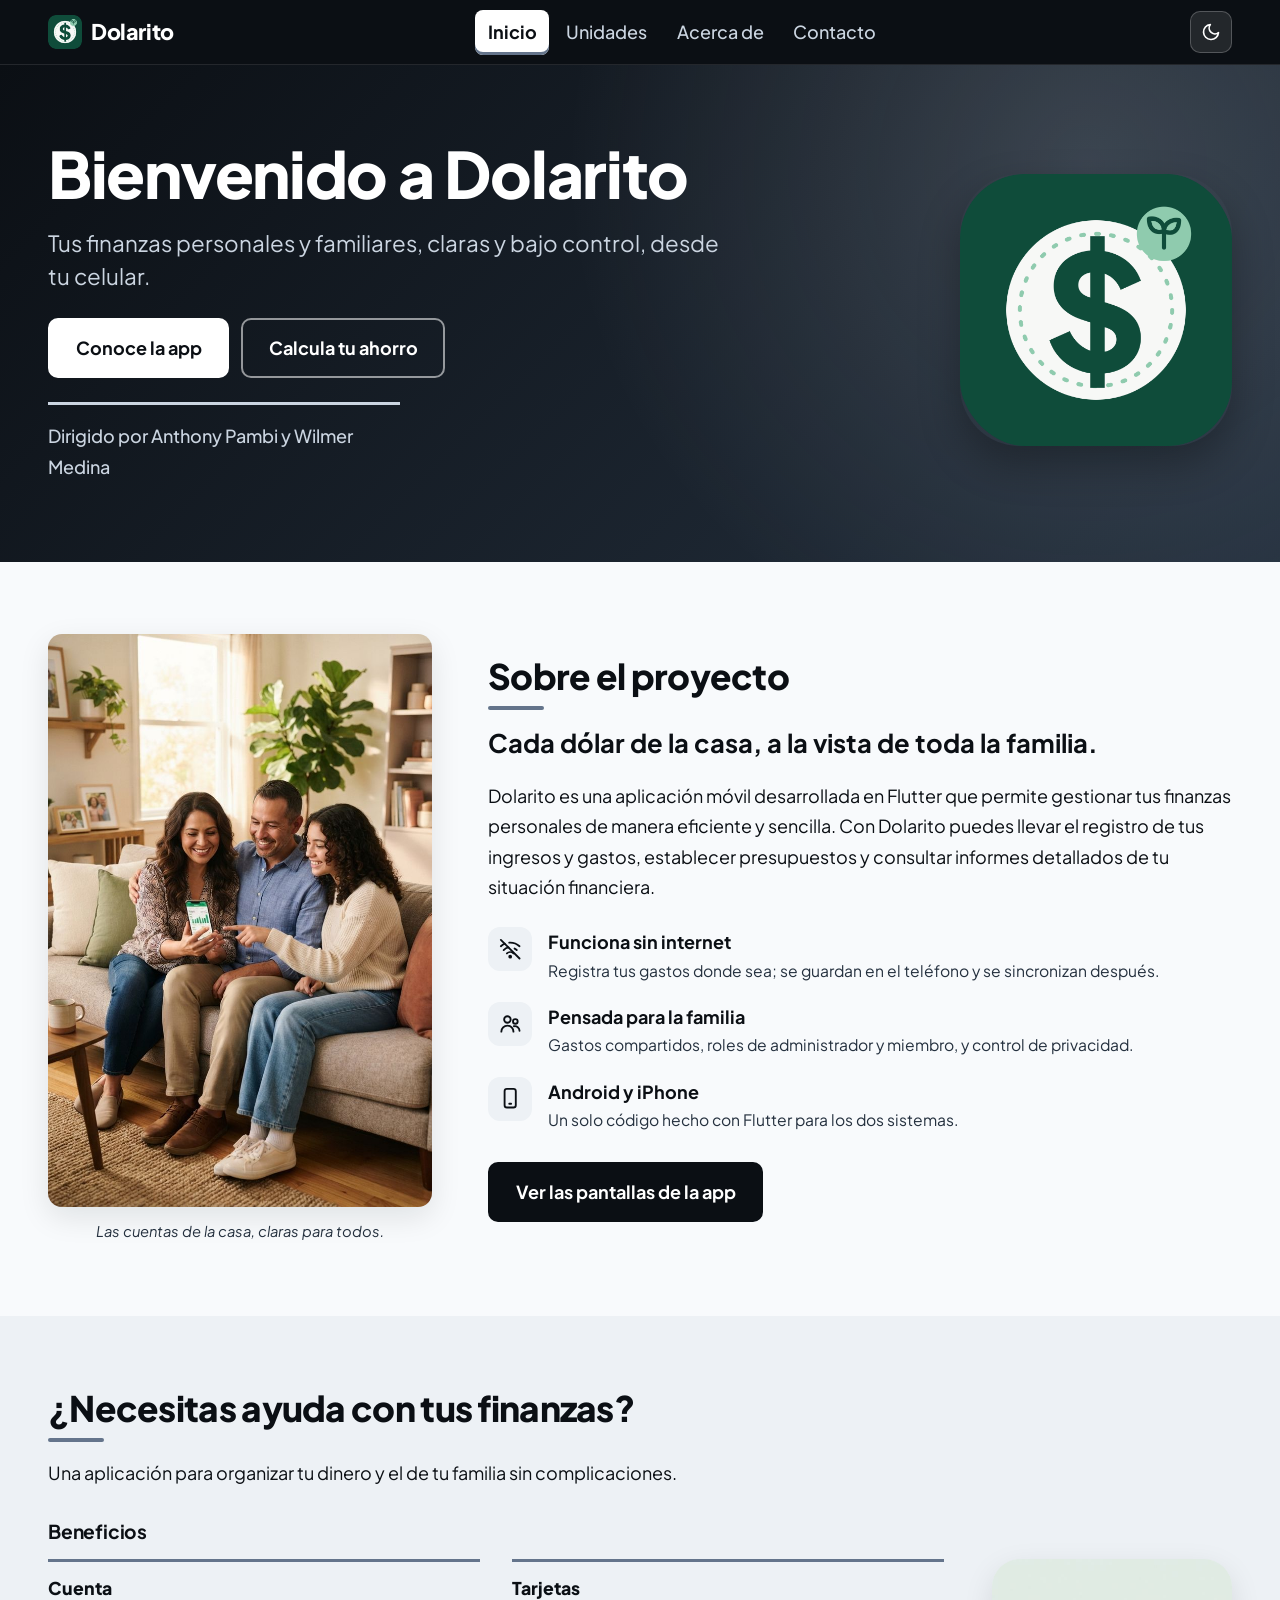
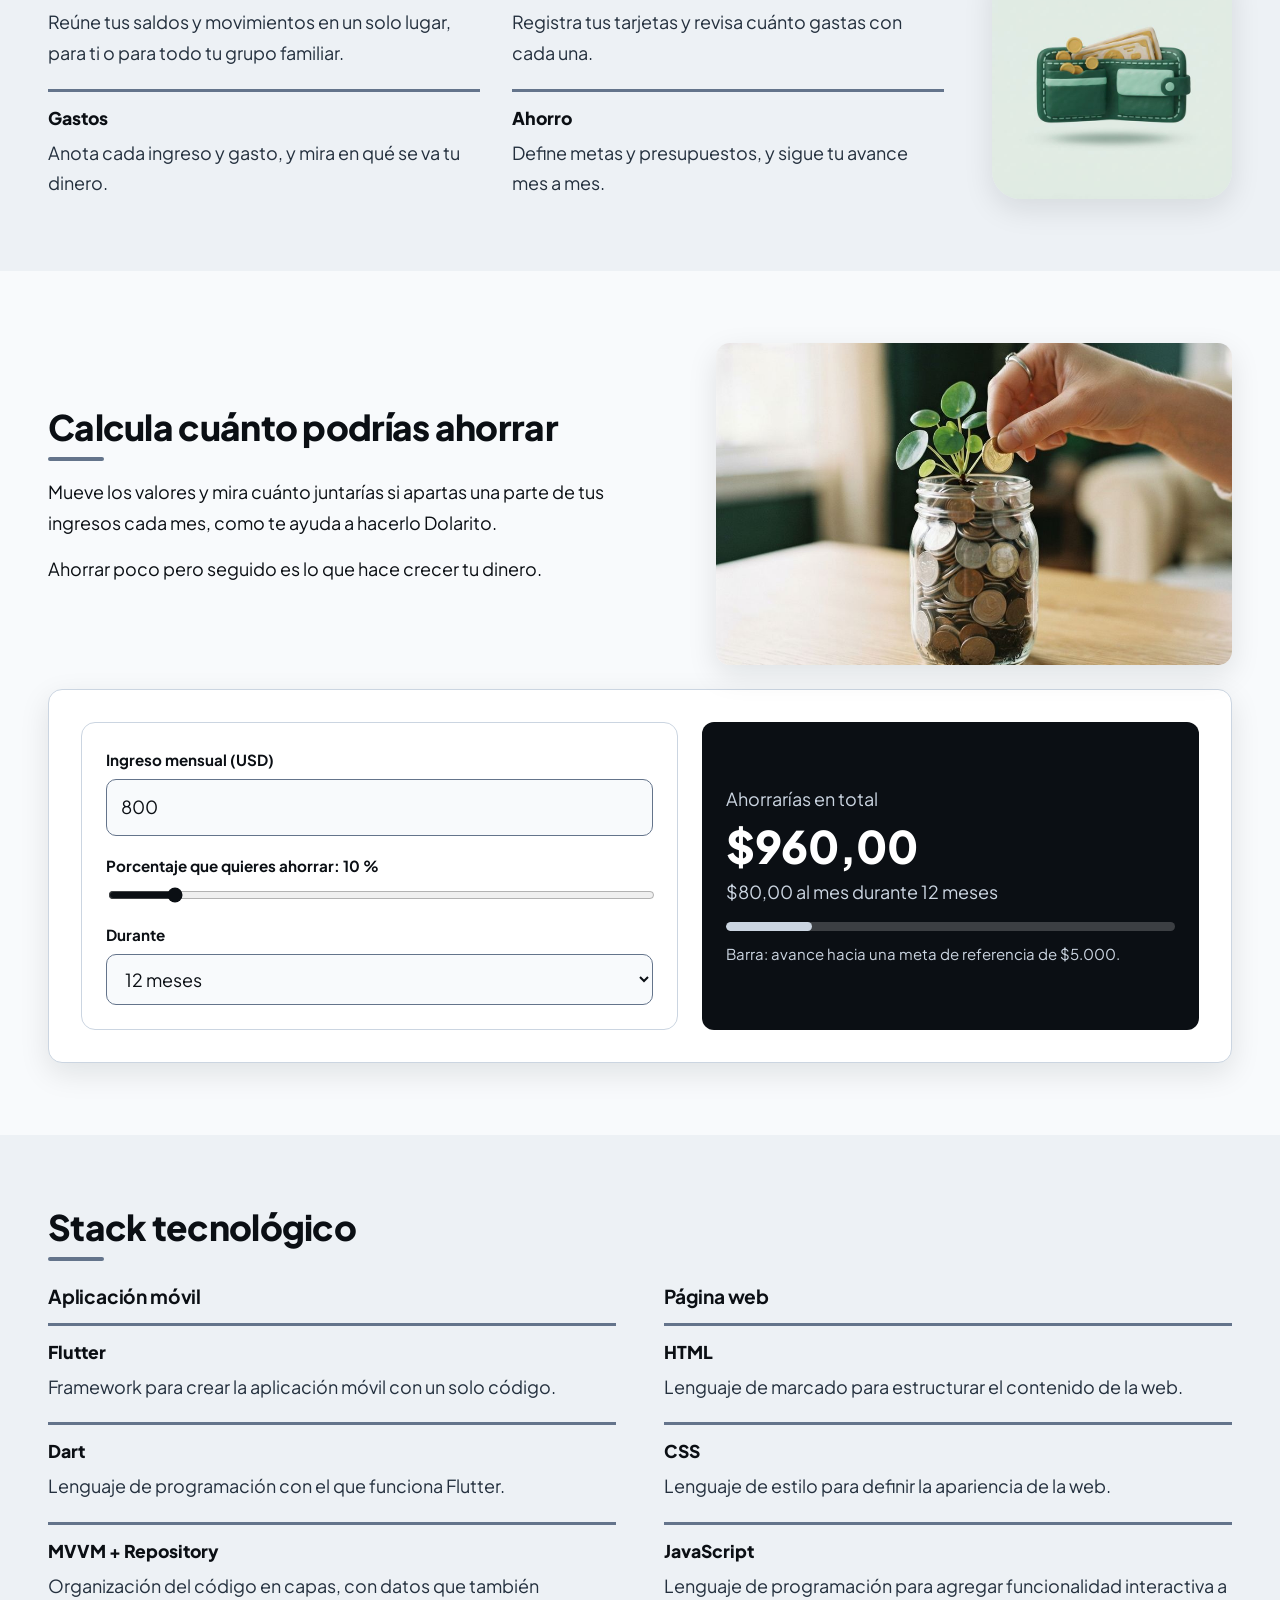
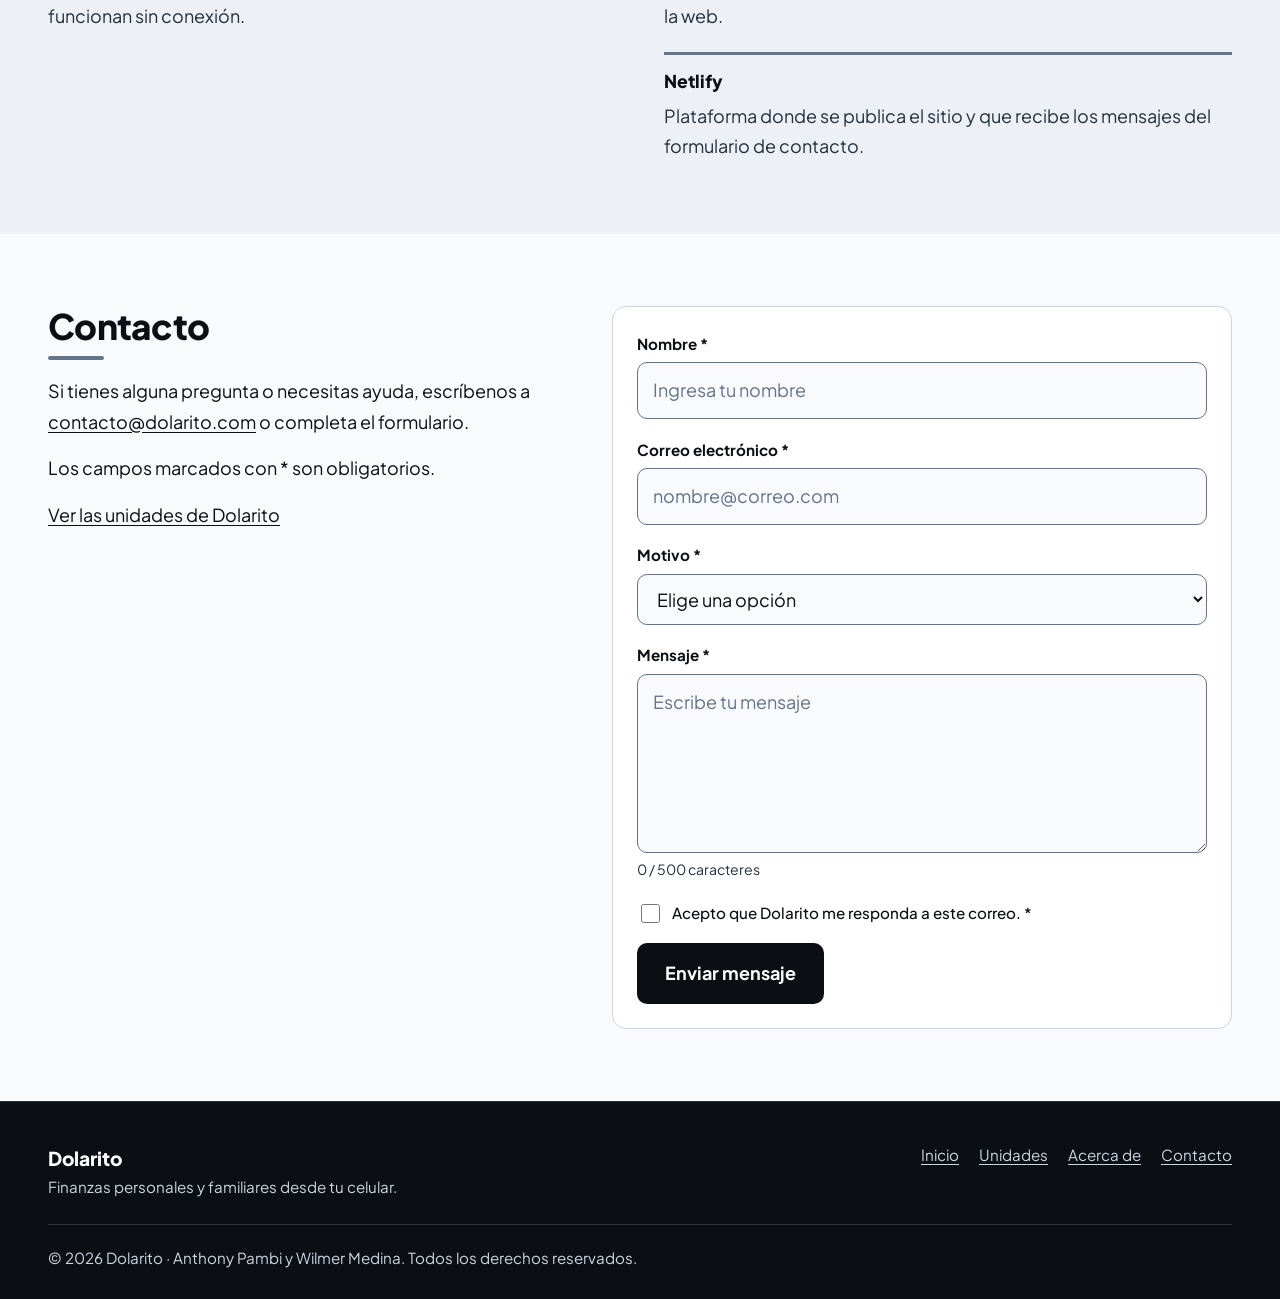
==== commit ebcd1511: "cambios de refactorización y mejoras" ====
--- a/index.html
+++ b/index.html
@@ -5,26 +5,28 @@
     <meta charset="UTF-8">
     <meta name="viewport" content="width=device-width, initial-scale=1.0">
     <title>Dolarito | Controla tus finanzas personales y familiares</title>
-    <meta name="description" content="Dolarito es una aplicación móvil hecha en Flutter para controlar tus ingresos, gastos, tarjetas y ahorros en un solo lugar.">
+    <meta name="description"
+        content="Dolarito es una aplicación móvil hecha en Flutter para controlar tus ingresos, gastos, tarjetas y ahorros en un solo lugar.">
     <meta name="theme-color" content="#0F4C3A">
     <link rel="icon" type="image/png" href="imagenes/dolarito-icono-1024.png">
 
     <link rel="preconnect" href="https://fonts.googleapis.com">
     <link rel="preconnect" href="https://fonts.gstatic.com" crossorigin>
-    <link href="https://fonts.googleapis.com/css2?family=Plus+Jakarta+Sans:wght@400;500;600;700;800&display=swap" rel="stylesheet">
-    <link rel="stylesheet" href="css/styles.css">
+    <link href="https://fonts.googleapis.com/css2?family=Plus+Jakarta+Sans:wght@400;500;600;700;800&display=swap"
+        rel="stylesheet">
+    <link rel="stylesheet" href="css/styles2.css">
 
     <!-- Aplica el tema guardado antes de pintar la página (evita el parpadeo) -->
     <script>
         (function () {
             var d = document.documentElement, t = null;
             d.classList.add("js");
-            try { t = localStorage.getItem("dolarito-tema"); } catch (e) {}
+            try { t = localStorage.getItem("dolarito-tema"); } catch (e) { }
             if (!t && window.matchMedia && matchMedia("(prefers-color-scheme: dark)").matches) t = "dark";
             if (t === "dark") d.setAttribute("data-theme", "dark");
         })();
     </script>
-    <script src="js/main.js" defer></script>
+    <script src="js/main2.js" defer></script>
 </head>
 
 <body>
@@ -32,14 +34,25 @@
 
     <header class="cabecera">
         <div class="contenedor cabecera__interior">
-            <a class="marca" href="index.html"><img src="imagenes/dolarito-icono-1024.png" alt="" width="36" height="36">Dolarito</a>
+            <a class="marca" href="index.html"><img src="imagenes/dolarito-icono-1024.png" alt="" width="36"
+                    height="36">Dolarito</a>
 
             <div class="cabecera__acciones">
-                <button class="boton-icono" type="button" id="boton-tema" aria-pressed="false" aria-label="Activar modo oscuro">
-                    <svg class="icono-luna" viewBox="0 0 24 24" fill="none" stroke="currentColor" stroke-width="2" stroke-linecap="round" stroke-linejoin="round" aria-hidden="true"><path d="M21 12.8A9 9 0 1 1 11.2 3a7 7 0 0 0 9.8 9.8z"/></svg>
-                    <svg class="icono-sol" viewBox="0 0 24 24" fill="none" stroke="currentColor" stroke-width="2" stroke-linecap="round" aria-hidden="true"><circle cx="12" cy="12" r="4.5"/><path d="M12 2v2M12 20v2M4.9 4.9l1.4 1.4M17.7 17.7l1.4 1.4M2 12h2M20 12h2M4.9 19.1l1.4-1.4M17.7 6.3l1.4-1.4"/></svg>
+                <button class="boton-icono" type="button" id="boton-tema" aria-pressed="false"
+                    aria-label="Activar modo oscuro">
+                    <svg class="icono-luna" viewBox="0 0 24 24" fill="none" stroke="currentColor" stroke-width="2"
+                        stroke-linecap="round" stroke-linejoin="round" aria-hidden="true">
+                        <path d="M21 12.8A9 9 0 1 1 11.2 3a7 7 0 0 0 9.8 9.8z" />
+                    </svg>
+                    <svg class="icono-sol" viewBox="0 0 24 24" fill="none" stroke="currentColor" stroke-width="2"
+                        stroke-linecap="round" aria-hidden="true">
+                        <circle cx="12" cy="12" r="4.5" />
+                        <path
+                            d="M12 2v2M12 20v2M4.9 4.9l1.4 1.4M17.7 17.7l1.4 1.4M2 12h2M20 12h2M4.9 19.1l1.4-1.4M17.7 6.3l1.4-1.4" />
+                    </svg>
                 </button>
-                <button class="boton-icono menu-boton" type="button" aria-expanded="false" aria-controls="menu-principal" aria-label="Abrir menú">
+                <button class="boton-icono menu-boton" type="button" aria-expanded="false"
+                    aria-controls="menu-principal" aria-label="Abrir menú">
                     <span class="hamburguesa" aria-hidden="true"></span>
                 </button>
             </div>
@@ -61,14 +74,16 @@
             <div class="contenedor portada__interior">
                 <div class="portada__texto">
                     <h1 class="titulo" id="titulo-portada">Bienvenido a Dolarito</h1>
-                    <p class="portada__lema">Tus finanzas personales y familiares, claras y bajo control, desde tu celular.</p>
+                    <p class="portada__lema">Tus finanzas personales y familiares, claras y bajo control, desde tu
+                        celular.</p>
                     <div class="portada__acciones">
                         <a class="boton boton--claro" href="unidades.html">Conoce la app</a>
                         <a class="boton boton--borde" href="#ahorro">Calcula tu ahorro</a>
                     </div>
                     <p class="autor">Dirigido por Anthony Pambi y Wilmer Medina</p>
                 </div>
-                <img class="portada__icono" src="imagenes/dolarito-icono-1024.png" alt="Icono de Dolarito" width="1024" height="1024">
+                <img class="portada__icono" src="imagenes/dolarito-icono-1024.png" alt="Icono de Dolarito" width="1024"
+                    height="1024">
             </div>
         </section>
 
@@ -76,37 +91,63 @@
             <div class="contenedor revelar">
                 <article class="proyecto">
                     <figure class="figura">
-                        <img src="imagenes/familia-finanzas.jpg" alt="Familia sentada en el sofá revisando juntos sus finanzas en el celular" width="760" height="1133" loading="lazy">
+                        <img src="imagenes/familia-finanzas.jpg"
+                            alt="Familia sentada en el sofá revisando juntos sus finanzas en el celular" width="760"
+                            height="1133" loading="lazy">
                         <figcaption>Las cuentas de la casa, claras para todos.</figcaption>
                     </figure>
 
                     <div class="proyecto__texto">
                         <h2 class="titulo" id="titulo-proyecto">Sobre el proyecto</h2>
                         <p class="destacado">Cada dólar de la casa, a la vista de toda la familia.</p>
-                        <p>Dolarito es una aplicación móvil desarrollada en Flutter que permite gestionar tus finanzas personales de manera eficiente y sencilla. Con Dolarito puedes llevar el registro de tus ingresos y gastos, establecer presupuestos y consultar informes detallados de tu situación financiera.</p>
+                        <p>Dolarito es una aplicación móvil desarrollada en Flutter que permite gestionar tus finanzas
+                            personales de manera eficiente y sencilla. Con Dolarito puedes llevar el registro de tus
+                            ingresos y gastos, establecer presupuestos y consultar informes detallados de tu situación
+                            financiera.</p>
 
                         <ul class="puntos-clave">
                             <li>
                                 <span class="puntos-clave__icono" aria-hidden="true">
-                                    <svg viewBox="0 0 24 24" fill="none" stroke="currentColor" stroke-width="2" stroke-linecap="round" stroke-linejoin="round"><path d="M2 2l20 20"/><path d="M8.5 16.5a5 5 0 0 1 7 0"/><path d="M5 12.9a10 10 0 0 1 5.2-2.8"/><path d="M19 12.9a10 10 0 0 0-2.3-1.6"/><path d="M2 8.8a15 15 0 0 1 4.2-2.7"/><path d="M22 8.8A15 15 0 0 0 11 5"/><circle cx="12" cy="20" r="1"/></svg>
+                                    <svg viewBox="0 0 24 24" fill="none" stroke="currentColor" stroke-width="2"
+                                        stroke-linecap="round" stroke-linejoin="round">
+                                        <path d="M2 2l20 20" />
+                                        <path d="M8.5 16.5a5 5 0 0 1 7 0" />
+                                        <path d="M5 12.9a10 10 0 0 1 5.2-2.8" />
+                                        <path d="M19 12.9a10 10 0 0 0-2.3-1.6" />
+                                        <path d="M2 8.8a15 15 0 0 1 4.2-2.7" />
+                                        <path d="M22 8.8A15 15 0 0 0 11 5" />
+                                        <circle cx="12" cy="20" r="1" />
+                                    </svg>
                                 </span>
                                 <div>
                                     <strong>Funciona sin internet</strong>
-                                    <p>Registra tus gastos donde sea; se guardan en el teléfono y se sincronizan después.</p>
+                                    <p>Registra tus gastos donde sea; se guardan en el teléfono y se sincronizan
+                                        después.</p>
                                 </div>
                             </li>
                             <li>
                                 <span class="puntos-clave__icono" aria-hidden="true">
-                                    <svg viewBox="0 0 24 24" fill="none" stroke="currentColor" stroke-width="2" stroke-linecap="round" stroke-linejoin="round"><circle cx="9" cy="7" r="3.5"/><path d="M2.5 20a6.5 6.5 0 0 1 13 0"/><circle cx="17.5" cy="9" r="2.5"/><path d="M16 14.2a5 5 0 0 1 6 4.8"/></svg>
+                                    <svg viewBox="0 0 24 24" fill="none" stroke="currentColor" stroke-width="2"
+                                        stroke-linecap="round" stroke-linejoin="round">
+                                        <circle cx="9" cy="7" r="3.5" />
+                                        <path d="M2.5 20a6.5 6.5 0 0 1 13 0" />
+                                        <circle cx="17.5" cy="9" r="2.5" />
+                                        <path d="M16 14.2a5 5 0 0 1 6 4.8" />
+                                    </svg>
                                 </span>
                                 <div>
                                     <strong>Pensada para la familia</strong>
-                                    <p>Gastos compartidos, roles de administrador y miembro, y control de privacidad.</p>
+                                    <p>Gastos compartidos, roles de administrador y miembro, y control de privacidad.
+                                    </p>
                                 </div>
                             </li>
                             <li>
                                 <span class="puntos-clave__icono" aria-hidden="true">
-                                    <svg viewBox="0 0 24 24" fill="none" stroke="currentColor" stroke-width="2" stroke-linecap="round" stroke-linejoin="round"><rect x="6" y="2" width="12" height="20" rx="2.5"/><path d="M11 18h2"/></svg>
+                                    <svg viewBox="0 0 24 24" fill="none" stroke="currentColor" stroke-width="2"
+                                        stroke-linecap="round" stroke-linejoin="round">
+                                        <rect x="6" y="2" width="12" height="20" rx="2.5" />
+                                        <path d="M11 18h2" />
+                                    </svg>
                                 </span>
                                 <div>
                                     <strong>Android y iPhone</strong>
@@ -128,25 +169,27 @@
 
                 <h3>Beneficios</h3>
                 <div class="con-imagen">
-                <dl class="lista-datos lista-datos--dos">
-                    <div>
-                        <dt>Cuenta</dt>
-                        <dd>Reúne tus saldos y movimientos en un solo lugar, para ti o para todo tu grupo familiar.</dd>
-                    </div>
-                    <div>
-                        <dt>Tarjetas</dt>
-                        <dd>Registra tus tarjetas y revisa cuánto gastas con cada una.</dd>
-                    </div>
-                    <div>
-                        <dt>Gastos</dt>
-                        <dd>Anota cada ingreso y gasto, y mira en qué se va tu dinero.</dd>
-                    </div>
-                    <div>
-                        <dt>Ahorro</dt>
-                        <dd>Define metas y presupuestos, y sigue tu avance mes a mes.</dd>
-                    </div>
-                </dl>
-                <img class="ilustracion" src="imagenes/beneficio-cuenta.jpg" alt="Billetera verde con billetes y monedas" width="640" height="640" loading="lazy">
+                    <dl class="lista-datos lista-datos--dos">
+                        <div>
+                            <dt>Cuenta</dt>
+                            <dd>Reúne tus saldos y movimientos en un solo lugar, para ti o para todo tu grupo familiar.
+                            </dd>
+                        </div>
+                        <div>
+                            <dt>Tarjetas</dt>
+                            <dd>Registra tus tarjetas y revisa cuánto gastas con cada una.</dd>
+                        </div>
+                        <div>
+                            <dt>Gastos</dt>
+                            <dd>Anota cada ingreso y gasto, y mira en qué se va tu dinero.</dd>
+                        </div>
+                        <div>
+                            <dt>Ahorro</dt>
+                            <dd>Define metas y presupuestos, y sigue tu avance mes a mes.</dd>
+                        </div>
+                    </dl>
+                    <img class="ilustracion" src="imagenes/beneficio-cuenta.jpg"
+                        alt="Billetera verde con billetes y monedas" width="640" height="640" loading="lazy">
                 </div>
             </div>
         </section>
@@ -156,10 +199,13 @@
                 <div class="encabezado-con-imagen">
                     <div>
                         <h2 class="titulo" id="titulo-calculadora">Calcula cuánto podrías ahorrar</h2>
-                        <p>Mueve los valores y mira cuánto juntarías si apartas una parte de tus ingresos cada mes, como te ayuda a hacerlo Dolarito.</p>
+                        <p>Mueve los valores y mira cuánto juntarías si apartas una parte de tus ingresos cada mes, como
+                            te ayuda a hacerlo Dolarito.</p>
                         <p>Ahorrar poco pero seguido es lo que hace crecer tu dinero.</p>
                     </div>
-                    <img class="foto" src="imagenes/ahorro-meta.jpg" alt="Mano colocando una moneda en un frasco de ahorro del que crece una planta" width="960" height="717" loading="lazy">
+                    <img class="foto" src="imagenes/ahorro-meta.jpg"
+                        alt="Mano colocando una moneda en un frasco de ahorro del que crece una planta" width="960"
+                        height="717" loading="lazy">
                 </div>
 
                 <div class="calculadora">
@@ -168,11 +214,14 @@
                             <legend class="visualmente-oculto">Datos para calcular tu ahorro</legend>
                             <div class="campo">
                                 <label for="calc-ingreso">Ingreso mensual (USD)</label>
-                                <input type="number" id="calc-ingreso" name="ingreso" value="800" min="0" step="10" inputmode="decimal">
+                                <input type="number" id="calc-ingreso" name="ingreso" value="800" min="0" step="10"
+                                    inputmode="decimal">
                             </div>
                             <div class="campo">
-                                <label for="calc-porcentaje">Porcentaje que quieres ahorrar: <output id="calc-porcentaje-valor" for="calc-porcentaje">10 %</output></label>
-                                <input type="range" id="calc-porcentaje" name="porcentaje" min="5" max="50" step="5" value="10">
+                                <label for="calc-porcentaje">Porcentaje que quieres ahorrar: <output
+                                        id="calc-porcentaje-valor" for="calc-porcentaje">10 %</output></label>
+                                <input type="range" id="calc-porcentaje" name="porcentaje" min="5" max="50" step="5"
+                                    value="10">
                             </div>
                             <div class="campo">
                                 <label for="calc-meses">Durante</label>
@@ -188,7 +237,8 @@
 
                     <div class="calculadora__resultado" aria-live="polite">
                         <p>Ahorrarías en total</p>
-                        <output class="calculadora__cifra" id="calc-total" for="calc-ingreso calc-porcentaje calc-meses">$960,00</output>
+                        <output class="calculadora__cifra" id="calc-total"
+                            for="calc-ingreso calc-porcentaje calc-meses">$960,00</output>
                         <p id="calc-mensual">$80,00 al mes durante 12 meses</p>
                         <div class="barra" aria-hidden="true"><span class="barra__relleno" id="calc-barra"></span></div>
                         <p><small>Barra: avance hacia una meta de referencia de $5.000.</small></p>
@@ -236,7 +286,8 @@
                             </div>
                             <div>
                                 <dt>Netlify</dt>
-                                <dd>Plataforma donde se publica el sitio y que recibe los mensajes del formulario de contacto.</dd>
+                                <dd>Plataforma donde se publica el sitio y que recibe los mensajes del formulario de
+                                    contacto.</dd>
                             </div>
                         </dl>
                     </div>
@@ -250,12 +301,14 @@
                     <h2 class="titulo" id="titulo-contacto">Contacto</h2>
                     <p>Si tienes alguna pregunta o necesitas ayuda, escríbenos a
                         <a href="mailto:contacto@dolarito.com">contacto@dolarito.com</a>
-                        o completa el formulario.</p>
+                        o completa el formulario.
+                    </p>
                     <p>Los campos marcados con * son obligatorios.</p>
                     <p><a href="unidades.html">Ver las unidades de Dolarito</a></p>
                 </div>
 
-                <form id="form-contacto" name="contacto" action="gracias.html" method="post" data-netlify="true" netlify-honeypot="bot-field">
+                <form id="form-contacto" name="contacto" action="gracias.html" method="post" data-netlify="true"
+                    netlify-honeypot="bot-field">
                     <input type="hidden" name="form-name" value="contacto">
                     <p class="oculto-bot">
                         <label>No llenes este campo: <input name="bot-field" tabindex="-1" autocomplete="off"></label>
@@ -263,13 +316,15 @@
 
                     <div class="campo">
                         <label for="nombre">Nombre *</label>
-                        <input type="text" id="nombre" name="nombre" placeholder="Ingresa tu nombre" autocomplete="name" required minlength="3" aria-describedby="error-nombre">
+                        <input type="text" id="nombre" name="nombre" placeholder="Ingresa tu nombre" autocomplete="name"
+                            required minlength="3" aria-describedby="error-nombre">
                         <p class="campo__error" id="error-nombre" aria-live="polite"></p>
                     </div>
 
                     <div class="campo">
                         <label for="email">Correo electrónico *</label>
-                        <input type="email" id="email" name="email" placeholder="nombre@correo.com" autocomplete="email" required aria-describedby="error-email">
+                        <input type="email" id="email" name="email" placeholder="nombre@correo.com" autocomplete="email"
+                            required aria-describedby="error-email">
                         <p class="campo__error" id="error-email" aria-live="polite"></p>
                     </div>
 
@@ -287,13 +342,15 @@
 
                     <div class="campo">
                         <label for="mensaje">Mensaje *</label>
-                        <textarea id="mensaje" name="mensaje" placeholder="Escribe tu mensaje" rows="5" required minlength="10" maxlength="600" aria-describedby="contador-mensaje error-mensaje"></textarea>
+                        <textarea id="mensaje" name="mensaje" placeholder="Escribe tu mensaje" rows="5" required
+                            minlength="10" maxlength="600" aria-describedby="contador-mensaje error-mensaje"></textarea>
                         <p class="campo__ayuda" id="contador-mensaje">0 / 500 caracteres</p>
                         <p class="campo__error" id="error-mensaje" aria-live="polite"></p>
                     </div>
 
                     <div class="campo campo--casilla">
-                        <input type="checkbox" id="acepto" name="acepto" value="si" required aria-describedby="error-acepto">
+                        <input type="checkbox" id="acepto" name="acepto" value="si" required
+                            aria-describedby="error-acepto">
                         <label for="acepto">Acepto que Dolarito me responda a este correo. *</label>
                         <p class="campo__error" id="error-acepto" aria-live="polite"></p>
                     </div>
@@ -319,9 +376,10 @@
                     <li><a href="index.html#contacto">Contacto</a></li>
                 </ul>
             </nav>
-            <p class="pie__legal">© <span data-anio>2026</span> Dolarito · Anthony Pambi y Wilmer Medina. Todos los derechos reservados.</p>
+            <p class="pie__legal">© <span data-anio>2026</span> Dolarito · Anthony Pambi y Wilmer Medina. Todos los
+                derechos reservados.</p>
         </div>
     </footer>
 </body>
 
-</html>
+</html>
--- a/css/styles2.css
+++ b/css/styles2.css
@@ -0,0 +1,1404 @@
+/* ============================================================
+   Dolarito · hoja de estilos
+   Paleta: Cumplimiento Carbón · Tipografía: Plus Jakarta Sans
+
+   Índice
+   1. Variables (paleta y tema oscuro)
+   2. Base y tipografía
+   3. Accesibilidad
+   4. Cabecera y menú
+   5. Botones
+   6. Portada
+   7. Secciones, imágenes y diseños de columnas
+   8. Componentes: tarjetas, calculadora, carrusel, acordeón
+   9. Formulario y página de gracias
+   10. Pie de página
+   11. Responsivo, impresión y movimiento reducido
+   ============================================================ */
+
+/* ============================================================
+   1. VARIABLES
+   ============================================================ */
+:root {
+    /* Paleta fija: Cumplimiento Carbón */
+    --carbon-900: #0b0f14;
+    --carbon-700: #24303e;
+    --carbon-500: #64748b;
+    --carbon-300: #cbd5e1;
+    --carbon-50: #f8fafc;
+    --blanco: #fff;
+
+    /* Colores con significado propio (no cambian con el tema) */
+    --rojo: #b3412e;
+    --verde-ok: #1e7f43;
+
+    /* Transparencias sobre fondos oscuros */
+    --vidrio: rgba(255, 255, 255, 0.1);
+    --vidrio-fuerte: rgba(255, 255, 255, 0.2);
+    --vidrio-borde: rgba(255, 255, 255, 0.22);
+
+    /* Tokens que cambian con el tema */
+    --primario: var(--carbon-900); /* cabecera, botones, resultados */
+    --primario-hover: var(--carbon-700);
+    --sobre-primario: var(--carbon-300); /* texto claro sobre el primario */
+    --realce: var(--carbon-500); /* líneas y detalles de énfasis */
+
+    --fondo: var(--carbon-50);
+    --suave: #edf1f5;
+    --superficie: var(--blanco);
+    --borde: var(--carbon-300);
+    --tinta: var(--carbon-900);
+    --apagado: var(--carbon-700);
+    --acento: var(--carbon-900); /* títulos, enlaces, foco */
+    --acento-hover: var(--carbon-700);
+    --campo-borde: var(--carbon-500);
+    --placeholder: var(--carbon-500);
+    --peligro: var(--rojo); /* también lo usa el JavaScript */
+    --ingreso: var(--verde-ok);
+    --sombra: 0 10px 30px rgba(11, 15, 20, 0.1);
+
+    /* Medidas y tipografía */
+    --fuente:
+        "Plus Jakarta Sans", system-ui, -apple-system, "Segoe UI", Roboto,
+        sans-serif;
+    --ancho: 68rem;
+    --radio: 14px;
+    --radio-chico: 10px;
+    --espacio: clamp(
+        3rem,
+        7vw,
+        4.5rem
+    ); /* separación vertical entre secciones */
+
+    color-scheme: light;
+}
+
+:root[data-theme="dark"] {
+    --primario: var(--carbon-700);
+    --primario-hover: var(--carbon-500);
+    --realce: var(--carbon-300);
+
+    --fondo: var(--carbon-900);
+    --suave: #10161d;
+    --superficie: #151c25;
+    --borde: var(--carbon-700);
+    --tinta: var(--carbon-50);
+    --apagado: var(--carbon-300);
+    --acento: var(--carbon-300);
+    --acento-hover: var(--carbon-50);
+    --placeholder: #94a3b8;
+    --peligro: #ff9c87;
+    --ingreso: #a8dc6e;
+    --sombra: 0 10px 30px rgba(0, 0, 0, 0.35);
+
+    color-scheme: dark;
+}
+
+/* ============================================================
+   2. BASE Y TIPOGRAFÍA
+   ============================================================ */
+*,
+*::before,
+*::after {
+    box-sizing: border-box;
+}
+
+html {
+    scroll-padding-top: 5rem;
+}
+
+body {
+    margin: 0;
+    font: 1.0625rem/1.7 var(--fuente);
+    color: var(--tinta);
+    background: var(--fondo);
+    transition:
+        background-color 0.3s,
+        color 0.3s;
+}
+
+img {
+    display: block;
+    max-width: 100%;
+    height: auto;
+}
+
+p {
+    margin: 0 0 1rem;
+    max-width: 65ch;
+}
+
+a {
+    color: var(--acento);
+    text-underline-offset: 3px;
+}
+a:hover {
+    color: var(--acento-hover);
+}
+
+:focus-visible {
+    outline: 3px solid var(--acento);
+    outline-offset: 3px;
+}
+
+.contenedor {
+    width: min(100% - 2.5rem, var(--ancho));
+    margin-inline: auto;
+}
+
+h1,
+h2,
+h3 {
+    margin: 0 0 1rem;
+    line-height: 1.15;
+    letter-spacing: -0.02em;
+    color: var(--acento);
+}
+h1 {
+    font-size: clamp(2.4rem, 6.5vw, 4rem);
+    font-weight: 800;
+}
+h2 {
+    font-size: clamp(1.6rem, 3.6vw, 2.2rem);
+    font-weight: 800;
+}
+h3 {
+    margin-top: 2rem;
+    font-size: 1.2rem;
+    font-weight: 700;
+    letter-spacing: -0.01em;
+}
+
+/* Barra de énfasis bajo los títulos de sección */
+.seccion h2::after {
+    content: "";
+    display: block;
+    width: 3.5rem;
+    height: 4px;
+    margin-top: 0.6rem;
+    background: var(--realce);
+    border-radius: 99px;
+}
+
+.entradilla {
+    font-size: 1.15rem;
+    color: var(--apagado);
+}
+
+.destacado {
+    margin-bottom: 1.25rem;
+    font-size: clamp(1.25rem, 2.6vw, 1.6rem);
+    font-weight: 700;
+    line-height: 1.35;
+    color: var(--tinta);
+}
+
+/* ============================================================
+   3. ACCESIBILIDAD
+   ============================================================ */
+.salto {
+    position: absolute;
+    left: 1rem;
+    top: -4rem;
+    z-index: 20;
+    padding: 0.6rem 1rem;
+    font-weight: 700;
+    color: var(--primario);
+    background: var(--blanco);
+    border-radius: 8px;
+}
+.salto:focus {
+    top: 1rem;
+}
+
+.visualmente-oculto {
+    position: absolute;
+    width: 1px;
+    height: 1px;
+    overflow: hidden;
+    clip-path: inset(50%);
+    white-space: nowrap;
+}
+
+/* El foco se ve en blanco sobre fondos oscuros */
+.cabecera :focus-visible,
+.pie :focus-visible {
+    outline-color: var(--blanco);
+}
+
+/* Sin JavaScript, los controles que no funcionarían se ocultan */
+html:not(.js) .boton-icono,
+html:not(.js) .carrusel__controles,
+html:not(.js) .acordeon__icono {
+    display: none;
+}
+
+/* ============================================================
+   4. CABECERA Y MENÚ (fija arriba)
+   ============================================================ */
+.cabecera {
+    position: sticky;
+    top: 0;
+    z-index: 10;
+    background: var(--primario);
+    border-bottom: 1px solid var(--vidrio);
+    transition: box-shadow 0.3s;
+}
+.cabecera--sombra {
+    box-shadow: 0 6px 20px rgba(0, 0, 0, 0.22);
+}
+
+.cabecera__interior {
+    display: flex;
+    flex-wrap: wrap;
+    align-items: center;
+    justify-content: space-between;
+    gap: 0.25rem 1.5rem;
+    padding-block: 0.6rem;
+}
+
+.marca {
+    display: inline-flex;
+    align-items: center;
+    gap: 0.6rem;
+    font-size: 1.35rem;
+    font-weight: 800;
+    letter-spacing: -0.02em;
+    color: var(--blanco);
+    text-decoration: none;
+}
+.marca:hover {
+    color: var(--blanco);
+}
+.marca img {
+    width: 2.1rem;
+    height: 2.1rem;
+    border-radius: 22%;
+}
+
+.navegacion {
+    order: 2;
+}
+.cabecera__acciones {
+    display: flex;
+    gap: 0.4rem;
+    order: 3;
+}
+
+.menu {
+    display: flex;
+    flex-wrap: wrap;
+    gap: 0.25rem;
+    margin: 0;
+    padding: 0;
+    list-style: none;
+}
+.menu a {
+    display: block;
+    padding: 0.45rem 0.8rem;
+    font-weight: 500;
+    color: var(--sobre-primario);
+    text-decoration: none;
+    border-radius: 8px;
+    transition:
+        background-color 0.2s,
+        color 0.2s;
+}
+.menu a:hover {
+    color: var(--blanco);
+    background: var(--vidrio);
+}
+.menu a[aria-current="page"] {
+    font-weight: 700;
+    color: var(--primario);
+    background: var(--blanco);
+    box-shadow: inset 0 -3px 0 var(--realce);
+}
+
+/* Botones de la cabecera: tema y menú */
+.boton-icono {
+    display: grid;
+    place-items: center;
+    width: 2.6rem;
+    height: 2.6rem;
+    padding: 0;
+    color: var(--blanco);
+    background: var(--vidrio);
+    border: 1px solid var(--vidrio-borde);
+    border-radius: var(--radio-chico);
+    cursor: pointer;
+    transition: background-color 0.2s;
+}
+.boton-icono:hover {
+    background: var(--vidrio-fuerte);
+}
+.boton-icono svg {
+    width: 1.25rem;
+    height: 1.25rem;
+}
+
+/* Sol en tema oscuro, luna en tema claro */
+.icono-sol,
+[data-theme="dark"] .icono-luna {
+    display: none;
+}
+[data-theme="dark"] .icono-sol {
+    display: block;
+}
+
+/* Menú hamburguesa: tres barras que forman una X al abrirse */
+.menu-boton {
+    display: none;
+}
+
+.hamburguesa,
+.hamburguesa::before,
+.hamburguesa::after {
+    display: block;
+    width: 1.25rem;
+    height: 2px;
+    background: currentColor;
+    border-radius: 2px;
+    transition:
+        transform 0.25s,
+        opacity 0.25s;
+}
+.hamburguesa {
+    position: relative;
+}
+.hamburguesa::before,
+.hamburguesa::after {
+    content: "";
+    position: absolute;
+    left: 0;
+}
+.hamburguesa::before {
+    top: -6px;
+}
+.hamburguesa::after {
+    top: 6px;
+}
+
+.menu-boton[aria-expanded="true"] .hamburguesa {
+    background: transparent;
+}
+.menu-boton[aria-expanded="true"] .hamburguesa::before {
+    transform: translateY(6px) rotate(45deg);
+}
+.menu-boton[aria-expanded="true"] .hamburguesa::after {
+    transform: translateY(-6px) rotate(-45deg);
+}
+
+/* ============================================================
+   5. BOTONES
+   ============================================================ */
+.boton {
+    display: inline-block;
+    justify-self: start;
+    padding: 0.8rem 1.6rem;
+    font: inherit;
+    font-weight: 700;
+    color: var(--blanco);
+    background: var(--primario);
+    border: 2px solid var(--primario);
+    border-radius: var(--radio-chico);
+    text-decoration: none;
+    cursor: pointer;
+    transition:
+        background-color 0.2s,
+        border-color 0.2s,
+        transform 0.2s;
+}
+.boton:hover {
+    color: var(--blanco);
+    background: var(--primario-hover);
+    border-color: var(--primario-hover);
+}
+.boton:not(.boton--claro):not(.boton--borde):hover {
+    box-shadow: 0 6px 0 -2px var(--realce);
+}
+.boton:active {
+    transform: translateY(1px);
+}
+.boton:disabled {
+    opacity: 0.7;
+    cursor: progress;
+}
+
+/* Variantes para fondos oscuros (portada) */
+.boton--claro {
+    color: var(--primario);
+    background: var(--blanco);
+    border-color: var(--blanco);
+}
+.boton--claro:hover {
+    color: var(--carbon-900);
+    background: var(--carbon-300);
+    border-color: var(--carbon-300);
+}
+
+.boton--borde {
+    background: transparent;
+    border-color: rgba(255, 255, 255, 0.55);
+}
+.boton--borde:hover {
+    background: var(--vidrio);
+    border-color: var(--blanco);
+}
+
+/* ============================================================
+   6. PORTADA
+   ============================================================ */
+.portada {
+    overflow: hidden;
+    color: var(--blanco);
+    background:
+        radial-gradient(
+            circle at 85% 20%,
+            rgba(203, 213, 225, 0.18),
+            transparent 45%
+        ),
+        linear-gradient(135deg, var(--carbon-900), var(--carbon-700));
+}
+
+.portada__interior {
+    display: grid;
+    gap: 2rem;
+    align-items: center;
+    padding-block: 3rem 3.5rem;
+}
+
+.portada .titulo {
+    color: var(--blanco);
+}
+
+.portada__lema {
+    font-size: clamp(1.1rem, 2.4vw, 1.4rem);
+    line-height: 1.5;
+    color: var(--sobre-primario);
+}
+
+.portada__acciones {
+    display: flex;
+    flex-wrap: wrap;
+    gap: 0.75rem;
+    margin-top: 1.5rem;
+}
+
+.autor {
+    max-width: 22rem;
+    margin: 1.5rem 0 0;
+    padding-top: 1rem;
+    font-weight: 500;
+    color: var(--sobre-primario);
+    border-top: 3px solid var(--carbon-300);
+}
+
+.portada__icono,
+.portada__foto {
+    box-shadow: 0 18px 40px rgba(0, 0, 0, 0.3);
+}
+.portada__icono {
+    width: min(55%, 15rem);
+    border-radius: 22%;
+}
+.portada__foto {
+    justify-self: center;
+    width: min(100%, 22rem);
+    border-radius: 24px;
+}
+
+/* Único movimiento decorativo: el icono flota (solo si no se pidió reducir movimiento) */
+@media (prefers-reduced-motion: no-preference) {
+    html {
+        scroll-behavior: smooth;
+    }
+    .portada__icono,
+    .ilustracion {
+        animation: flotar 6s ease-in-out infinite;
+    }
+}
+
+@keyframes flotar {
+    0%,
+    100% {
+        transform: translateY(0) rotate(-2deg);
+    }
+    50% {
+        transform: translateY(-12px) rotate(2deg);
+    }
+}
+
+/* ============================================================
+   7. SECCIONES, IMÁGENES Y DISEÑOS DE COLUMNAS
+   ============================================================ */
+.seccion {
+    padding-block: var(--espacio);
+}
+.seccion--suave {
+    background: var(--suave);
+    transition: background-color 0.3s;
+}
+
+/* Imágenes: foto, figura e ilustración comparten estilo */
+.foto,
+.figura img,
+.ilustracion {
+    width: 100%;
+    height: auto;
+    border-radius: var(--radio);
+    box-shadow: var(--sombra);
+}
+.ilustracion {
+    width: min(100%, 17rem);
+    margin-inline: auto;
+    border-radius: 28px;
+}
+.encabezado-con-imagen .foto {
+    aspect-ratio: 16 / 10;
+    object-fit: cover;
+}
+
+/* En tema oscuro se bajan un poco las fotos claras para que no deslumbren */
+[data-theme="dark"] :is(.figura img, .foto, .ilustracion) {
+    filter: brightness(0.88);
+}
+
+.figura {
+    margin: 0 0 1.75rem;
+}
+.figura figcaption {
+    margin-top: 0.75rem;
+    font-size: 0.92rem;
+    font-style: italic;
+    text-align: center;
+    color: var(--apagado);
+}
+.historia .figura {
+    margin: 0;
+}
+/* Foto vertical: se limita el ancho para que no quede demasiado alta */
+.proyecto .figura {
+    width: 100%;
+    max-width: 24rem;
+    margin: 0 auto;
+}
+
+/* Diseños de dos columnas: en móvil se apilan, en escritorio se reparten (ver sección 11) */
+.proyecto,
+.con-imagen,
+.encabezado-con-imagen,
+.historia {
+    display: grid;
+    gap: 2rem;
+    align-items: center;
+}
+
+/* Puntos clave con icono */
+.puntos-clave {
+    display: grid;
+    gap: 1.1rem;
+    margin: 1.5rem 0 1.75rem;
+    padding: 0;
+    list-style: none;
+}
+.puntos-clave li {
+    display: grid;
+    grid-template-columns: auto 1fr;
+    gap: 1rem;
+    align-items: start;
+}
+.puntos-clave strong {
+    display: block;
+    color: var(--acento);
+}
+.puntos-clave p {
+    margin: 0;
+    font-size: 0.98rem;
+    color: var(--apagado);
+}
+
+.puntos-clave__icono {
+    display: grid;
+    place-items: center;
+    width: 2.75rem;
+    height: 2.75rem;
+    color: var(--acento);
+    background: var(--suave);
+    border-radius: 12px;
+}
+.puntos-clave__icono svg {
+    width: 1.4rem;
+    height: 1.4rem;
+}
+
+/* Listas de datos (beneficios y tecnologías) */
+.lista-datos {
+    display: grid;
+    gap: 1.25rem 2rem;
+    margin: 0;
+}
+.lista-datos > div {
+    padding-top: 0.75rem;
+    border-top: 3px solid var(--realce);
+}
+.lista-datos dt {
+    font-size: 1.1rem;
+    font-weight: 800;
+    color: var(--acento);
+}
+.lista-datos dd {
+    margin: 0.25rem 0 0;
+    color: var(--apagado);
+}
+
+.dos-columnas {
+    display: grid;
+    gap: 1rem 3rem;
+}
+.dos-columnas h3 {
+    margin-top: 0.5rem;
+}
+
+/* ============================================================
+   8. COMPONENTES
+   ============================================================ */
+
+/* ---------- Bloques con borde: comparten fondo, borde y radio ---------- */
+.calculadora,
+.tarjeta,
+.pasos li,
+.diapositiva,
+form {
+    background: var(--superficie);
+    border: 1px solid var(--borde);
+    border-radius: var(--radio);
+}
+
+/* ---------- Insignias circulares: avatar, número de paso, icono de gracias, flechas ---------- */
+.avatar,
+.pasos li::before,
+.gracias__icono,
+.carrusel__boton {
+    display: grid;
+    place-items: center;
+    font-weight: 800;
+    color: var(--blanco);
+    background: var(--primario);
+    border-radius: 50%;
+}
+
+/* ---------- Tarjetas ---------- */
+.tarjetas {
+    display: grid;
+    gap: 1.25rem;
+    margin-top: 1.5rem;
+}
+
+.tarjeta {
+    padding: 1.5rem;
+    box-shadow: var(--sombra);
+    transition:
+        transform 0.25s,
+        border-color 0.25s;
+}
+.tarjeta:hover {
+    transform: translateY(-4px);
+    border-color: var(--realce);
+}
+.tarjeta h3 {
+    margin-top: 0;
+}
+.tarjeta p:last-child {
+    margin-bottom: 0;
+}
+
+.avatar {
+    width: 3.5rem;
+    height: 3.5rem;
+    margin-bottom: 1rem;
+    font-size: 1.2rem;
+}
+
+/* ---------- Pasos numerados ---------- */
+.pasos {
+    display: grid;
+    gap: 1rem;
+    margin: 1.5rem 0 0;
+    padding: 0;
+    list-style: none;
+    counter-reset: paso;
+}
+.pasos li {
+    position: relative;
+    padding: 1rem 1rem 1rem 3.75rem;
+    counter-increment: paso;
+}
+.pasos li::before {
+    content: counter(paso);
+    position: absolute;
+    left: 1rem;
+    top: 1rem;
+    width: 2rem;
+    height: 2rem;
+}
+
+/* ---------- Calculadora de ahorro ---------- */
+.calculadora {
+    display: grid;
+    gap: 1.5rem;
+    margin-top: 1.5rem;
+    padding: 1.5rem;
+    box-shadow: var(--sombra);
+}
+.calculadora fieldset {
+    display: grid;
+    gap: 1.1rem;
+    margin: 0;
+    padding: 0;
+    border: 0;
+}
+
+.calculadora input[type="range"] {
+    padding: 0;
+    accent-color: var(--primario);
+    background: transparent;
+    border: 0;
+}
+
+.calculadora__resultado {
+    display: grid;
+    align-content: center;
+    gap: 0.4rem;
+    padding: 1.5rem;
+    color: var(--blanco);
+    background: var(--primario);
+    border-radius: 12px;
+}
+.calculadora__resultado p {
+    margin: 0;
+    color: var(--sobre-primario);
+}
+.calculadora__cifra {
+    font-size: clamp(2rem, 6vw, 2.8rem);
+    font-weight: 800;
+    line-height: 1.1;
+    color: var(--blanco);
+}
+
+.barra {
+    height: 0.6rem;
+    margin-top: 0.5rem;
+    overflow: hidden;
+    background: var(--vidrio-fuerte);
+    border-radius: 99px;
+}
+.barra__relleno {
+    display: block;
+    width: 0;
+    height: 100%;
+    background: var(--carbon-300);
+    border-radius: inherit;
+    transition: width 0.4s ease;
+}
+
+/* ---------- Carrusel ---------- */
+.carrusel {
+    margin-top: 2rem;
+}
+
+.carrusel__pista {
+    display: flex;
+    overflow-x: auto;
+    scroll-snap-type: x mandatory;
+    scrollbar-width: none;
+    border-radius: var(--radio);
+}
+.carrusel__pista::-webkit-scrollbar {
+    display: none;
+}
+
+.diapositiva {
+    flex: 0 0 100%;
+    display: grid;
+    gap: 2rem;
+    align-items: center;
+    padding: 1.5rem;
+    scroll-snap-align: start;
+}
+.diapositiva h3 {
+    margin-top: 0;
+}
+.diapositiva ul {
+    margin: 0;
+    padding-left: 1.2rem;
+    color: var(--apagado);
+}
+
+.carrusel__controles {
+    display: flex;
+    flex-wrap: wrap;
+    align-items: center;
+    justify-content: center;
+    gap: 0.75rem;
+    margin-top: 1rem;
+}
+
+.carrusel__boton {
+    width: 2.75rem;
+    height: 2.75rem;
+    padding: 0;
+    font: inherit;
+    font-size: 1.2rem;
+    font-weight: 700;
+    border: 0;
+    cursor: pointer;
+}
+.carrusel__boton:hover {
+    background: var(--primario-hover);
+}
+.carrusel__boton svg {
+    width: 1.1rem;
+    height: 1.1rem;
+}
+
+.carrusel__puntos {
+    display: flex;
+    gap: 0.5rem;
+}
+.carrusel__punto {
+    width: 0.75rem;
+    height: 0.75rem;
+    padding: 0;
+    background: var(--campo-borde);
+    border: 0;
+    border-radius: 99px;
+    cursor: pointer;
+    transition:
+        width 0.3s,
+        background-color 0.3s;
+}
+.carrusel__punto[aria-current="true"] {
+    width: 2rem;
+    background: var(--acento);
+}
+
+/* ---------- Teléfono dibujado con CSS (la pantalla de la app siempre es clara) ---------- */
+.telefono {
+    justify-self: center;
+    width: min(100%, 15.5rem);
+    padding: 0.9rem 0.75rem 1.1rem;
+    font-size: 0.78rem;
+    line-height: 1.4;
+    color: var(--carbon-900);
+    background: var(--carbon-50);
+    border: 8px solid var(--carbon-900);
+    border-radius: 2rem;
+    box-shadow: 0 18px 40px rgba(0, 0, 0, 0.18);
+}
+.telefono::before {
+    /* muesca superior */
+    content: "";
+    display: block;
+    width: 4.5rem;
+    height: 0.9rem;
+    margin: -0.4rem auto 0.7rem;
+    background: var(--carbon-900);
+    border-radius: 99px;
+}
+
+.telefono__titulo {
+    margin-bottom: 0.6rem;
+    font-size: 0.95rem;
+    font-weight: 800;
+    color: var(--carbon-900);
+}
+
+.telefono__hero,
+.telefono__tarjeta-credito {
+    padding: 0.8rem;
+    color: var(--blanco);
+    border-radius: 12px;
+}
+.telefono__hero {
+    background: var(--carbon-900);
+}
+.telefono__hero small {
+    display: block;
+    color: var(--carbon-300);
+}
+.telefono__hero strong {
+    display: block;
+    font-size: 1.35rem;
+    font-weight: 800;
+}
+
+.telefono__tarjeta-credito {
+    background: linear-gradient(135deg, var(--carbon-700), var(--carbon-500));
+}
+.telefono__tarjeta-credito strong {
+    display: block;
+    margin-top: 1rem;
+    letter-spacing: 0.12em;
+}
+
+.telefono__fila,
+.telefono__barras {
+    background: var(--blanco);
+    border: 1px solid var(--carbon-300);
+    border-radius: 9px;
+}
+.telefono__fila {
+    display: flex;
+    justify-content: space-between;
+    gap: 0.5rem;
+    margin-top: 0.4rem;
+    padding: 0.5rem 0.6rem;
+}
+
+.telefono__chips {
+    display: flex;
+    flex-wrap: wrap;
+    gap: 0.3rem;
+    margin-top: 0.5rem;
+}
+.telefono__chips span {
+    padding: 0.15rem 0.55rem;
+    background: #edf1f5;
+    border-radius: 99px;
+}
+.telefono__chips .activo {
+    color: var(--blanco);
+    background: var(--carbon-900);
+}
+
+.telefono__barras {
+    display: flex;
+    align-items: flex-end;
+    gap: 0.35rem;
+    height: 5rem;
+    margin-top: 0.6rem;
+    padding: 0.5rem;
+}
+.telefono__barras span {
+    flex: 1;
+    background: var(--carbon-500);
+    border-radius: 4px 4px 0 0;
+}
+.telefono__barras span:nth-child(even) {
+    background: var(--carbon-900);
+}
+
+.neg,
+.pos {
+    font-weight: 700;
+}
+.neg {
+    color: var(--rojo);
+}
+.pos {
+    color: var(--verde-ok);
+}
+
+/* ---------- Acordeón ---------- */
+.acordeon {
+    margin-top: 1.5rem;
+    border-top: 1px solid var(--borde);
+}
+.acordeon__item {
+    border-bottom: 1px solid var(--borde);
+}
+.acordeon__item h3 {
+    margin: 0;
+    font-size: 1.08rem;
+}
+
+.acordeon__boton {
+    display: flex;
+    align-items: center;
+    justify-content: space-between;
+    gap: 1rem;
+    width: 100%;
+    padding: 1.1rem 0.25rem;
+    font: inherit;
+    font-weight: 700;
+    text-align: left;
+    color: var(--acento);
+    background: none;
+    border: 0;
+    cursor: pointer;
+}
+
+/* Icono "+" que se convierte en "−" al abrir */
+.acordeon__icono {
+    position: relative;
+    flex: none;
+    width: 1.1rem;
+    height: 1.1rem;
+}
+.acordeon__icono::before,
+.acordeon__icono::after {
+    content: "";
+    position: absolute;
+    top: 50%;
+    left: 0;
+    width: 100%;
+    height: 2px;
+    margin-top: -1px;
+    background: currentColor;
+    border-radius: 2px;
+    transition: transform 0.3s;
+}
+.acordeon__icono::after {
+    transform: rotate(90deg);
+}
+.acordeon__boton[aria-expanded="true"] .acordeon__icono::after {
+    transform: none;
+}
+
+/* Con JavaScript el panel se anima abriéndose; sin él, queda siempre visible */
+.js .acordeon__panel {
+    display: grid;
+    grid-template-rows: 0fr;
+    visibility: hidden;
+    transition:
+        grid-template-rows 0.3s ease,
+        visibility 0.3s;
+}
+.js .acordeon__panel.abierto {
+    grid-template-rows: 1fr;
+    visibility: visible;
+}
+
+.acordeon__contenido {
+    overflow: hidden;
+}
+.acordeon__contenido p {
+    margin: 0;
+    padding: 0 0.25rem 1.1rem;
+    color: var(--apagado);
+}
+
+/* ============================================================
+   9. FORMULARIO Y PÁGINA DE GRACIAS
+   ============================================================ */
+.contacto {
+    display: grid;
+    gap: 2rem;
+}
+
+form {
+    display: grid;
+    gap: 1.1rem;
+    padding: 1.5rem;
+    transition: background-color 0.3s;
+}
+
+.campo {
+    display: grid;
+    gap: 0.35rem;
+}
+label {
+    font-size: 0.95rem;
+    font-weight: 700;
+}
+
+input,
+textarea,
+select {
+    width: 100%;
+    padding: 0.75rem 0.9rem;
+    font: inherit;
+    color: var(--tinta);
+    background: var(--fondo);
+    border: 1.5px solid var(--campo-borde);
+    border-radius: var(--radio-chico);
+    transition: border-color 0.2s;
+}
+textarea {
+    min-height: 8rem;
+    resize: vertical;
+}
+::placeholder {
+    color: var(--placeholder);
+}
+
+input:focus-visible,
+textarea:focus-visible,
+select:focus-visible {
+    outline-offset: 1px;
+    border-color: var(--acento);
+}
+
+/* Ayuda, errores y estados del campo */
+.campo__ayuda,
+.campo__error {
+    margin: 0;
+    font-size: 0.88rem;
+}
+.campo__ayuda {
+    color: var(--apagado);
+}
+.campo__error {
+    font-size: 0.9rem;
+    font-weight: 600;
+    color: var(--peligro);
+}
+.campo__error:empty {
+    display: none;
+}
+
+.campo--error :is(input, textarea, select) {
+    border-color: var(--peligro);
+}
+.campo--ok :is(input, textarea, select) {
+    border-color: var(--ingreso);
+}
+
+/* Casilla de aceptación */
+.campo--casilla {
+    grid-template-columns: auto 1fr;
+    align-items: start;
+    column-gap: 0.6rem;
+}
+.campo--casilla input {
+    width: 1.15rem;
+    height: 1.15rem;
+    margin-top: 0.3rem;
+    accent-color: var(--primario);
+}
+.campo--casilla label {
+    font-weight: 500;
+}
+.campo--casilla .campo__error {
+    grid-column: 1 / -1;
+}
+
+.oculto-bot {
+    display: none;
+} /* campo trampa para bots (Netlify honeypot) */
+
+/* Página de gracias */
+.gracias {
+    display: grid;
+    justify-items: start;
+    gap: 0.5rem;
+    padding-block: 5rem;
+}
+.gracias__icono {
+    width: 4.5rem;
+    height: 4.5rem;
+    margin-bottom: 1rem;
+}
+.gracias__icono svg {
+    width: 2.2rem;
+    height: 2.2rem;
+}
+
+/* ============================================================
+   10. PIE DE PÁGINA (siempre carbón oscuro)
+   ============================================================ */
+.pie {
+    padding-block: 2.5rem 1.75rem;
+    font-size: 0.95rem;
+    color: var(--carbon-300);
+    background: var(--carbon-900);
+    border-top: 1px solid var(--carbon-700);
+}
+.pie__interior {
+    display: grid;
+    gap: 1.5rem;
+}
+.pie p {
+    margin: 0;
+    max-width: none;
+}
+.pie__marca {
+    font-size: 1.2rem;
+    font-weight: 800;
+    color: var(--blanco);
+}
+.pie__menu {
+    display: flex;
+    flex-wrap: wrap;
+    gap: 0.5rem 1.25rem;
+    margin: 0;
+    padding: 0;
+    list-style: none;
+}
+.pie a {
+    color: var(--sobre-primario);
+}
+.pie a:hover {
+    color: var(--blanco);
+}
+.pie__legal {
+    padding-top: 1.25rem;
+    border-top: 1px solid rgba(255, 255, 255, 0.15);
+}
+
+/* ============================================================
+   11. RESPONSIVO, IMPRESIÓN Y MOVIMIENTO REDUCIDO
+   ============================================================ */
+
+/* ---------- Móvil: menú desplegable ---------- */
+@media (max-width: 47.99rem) {
+    .js .menu-boton {
+        display: grid;
+    }
+    .js .cabecera__acciones {
+        order: 2;
+    }
+    .js .navegacion {
+        display: none;
+        order: 3;
+        flex-basis: 100%;
+    }
+    .js .cabecera--abierta .navegacion {
+        display: block;
+    }
+    .js .menu {
+        flex-direction: column;
+        padding-block: 0.5rem 0.75rem;
+    }
+    .js .menu a {
+        padding: 0.7rem 0.9rem;
+    }
+
+    /* Sin JavaScript, el menú queda visible en una sola fila */
+    html:not(.js) .menu {
+        gap: 0;
+        margin-inline: -0.55rem;
+    }
+    html:not(.js) .menu a {
+        padding: 0.4rem 0.55rem;
+        font-size: 0.92rem;
+    }
+}
+
+/* ---------- Tablet y escritorio: diseños de columnas ---------- */
+@media (min-width: 48rem) {
+    .portada__interior {
+        grid-template-columns: 1.4fr 1fr;
+        padding-block: 4.5rem 5rem;
+    }
+    .portada__icono {
+        justify-self: end;
+        width: min(100%, 17rem);
+    }
+    .portada__foto {
+        justify-self: end;
+    }
+
+    .proyecto {
+        grid-template-columns: minmax(0, 24rem) 1fr;
+        gap: 3.5rem;
+    }
+    .con-imagen {
+        grid-template-columns: 1fr 15rem;
+        gap: 3rem;
+    }
+    .encabezado-con-imagen {
+        grid-template-columns: 1.2fr 1fr;
+        gap: 3rem;
+        margin-bottom: 0.5rem;
+    }
+    .historia {
+        grid-template-columns: 1fr 1fr;
+        gap: 3rem;
+    }
+    .contacto {
+        grid-template-columns: 1fr 1.2fr;
+        gap: 3rem;
+        align-items: start;
+    }
+
+    .lista-datos--dos,
+    .dos-columnas,
+    .tarjetas {
+        grid-template-columns: repeat(2, 1fr);
+    }
+    .tarjetas--tres {
+        grid-template-columns: repeat(3, 1fr);
+    }
+
+    .calculadora {
+        grid-template-columns: 1.2fr 1fr;
+        padding: 2rem;
+    }
+    .diapositiva {
+        grid-template-columns: auto 1fr;
+        gap: 3rem;
+        padding: 2.5rem 3rem;
+    }
+
+    .pie__interior {
+        grid-template-columns: 1fr auto;
+        align-items: start;
+    }
+    .pie__legal {
+        grid-column: 1 / -1;
+    }
+}
+
+/* ---------- Teléfonos pequeños ---------- */
+@media (max-width: 29.99rem) {
+    body {
+        font-size: 1rem;
+    }
+    .contenedor {
+        width: min(100% - 1.5rem, var(--ancho));
+    }
+    .portada__acciones .boton,
+    form .boton {
+        width: 100%;
+        text-align: center;
+    }
+    .calculadora,
+    form,
+    .tarjeta {
+        padding: 1.1rem;
+    }
+    .diapositiva {
+        padding: 1rem;
+    }
+    .gracias {
+        padding-block: 3rem;
+    }
+}
+
+/* ---------- Pantallas muy grandes ---------- */
+@media (min-width: 80rem) {
+    :root {
+        --ancho: 74rem;
+    }
+    body {
+        font-size: 1.125rem;
+    }
+}
+
+/* ---------- Impresión ---------- */
+@media print {
+    .cabecera,
+    .carrusel__controles,
+    .boton-icono {
+        display: none;
+    }
+    body {
+        color: #000;
+        background: #fff;
+    }
+}
+
+/* ---------- Movimiento reducido ---------- */
+/* !important para que gane siempre sobre cualquier animación o transición. */
+@media (prefers-reduced-motion: reduce) {
+    *,
+    *::before,
+    *::after {
+        animation-duration: 0.01ms !important;
+        animation-iteration-count: 1 !important;
+        transition-duration: 0.01ms !important;
+        scroll-behavior: auto !important;
+    }
+}
